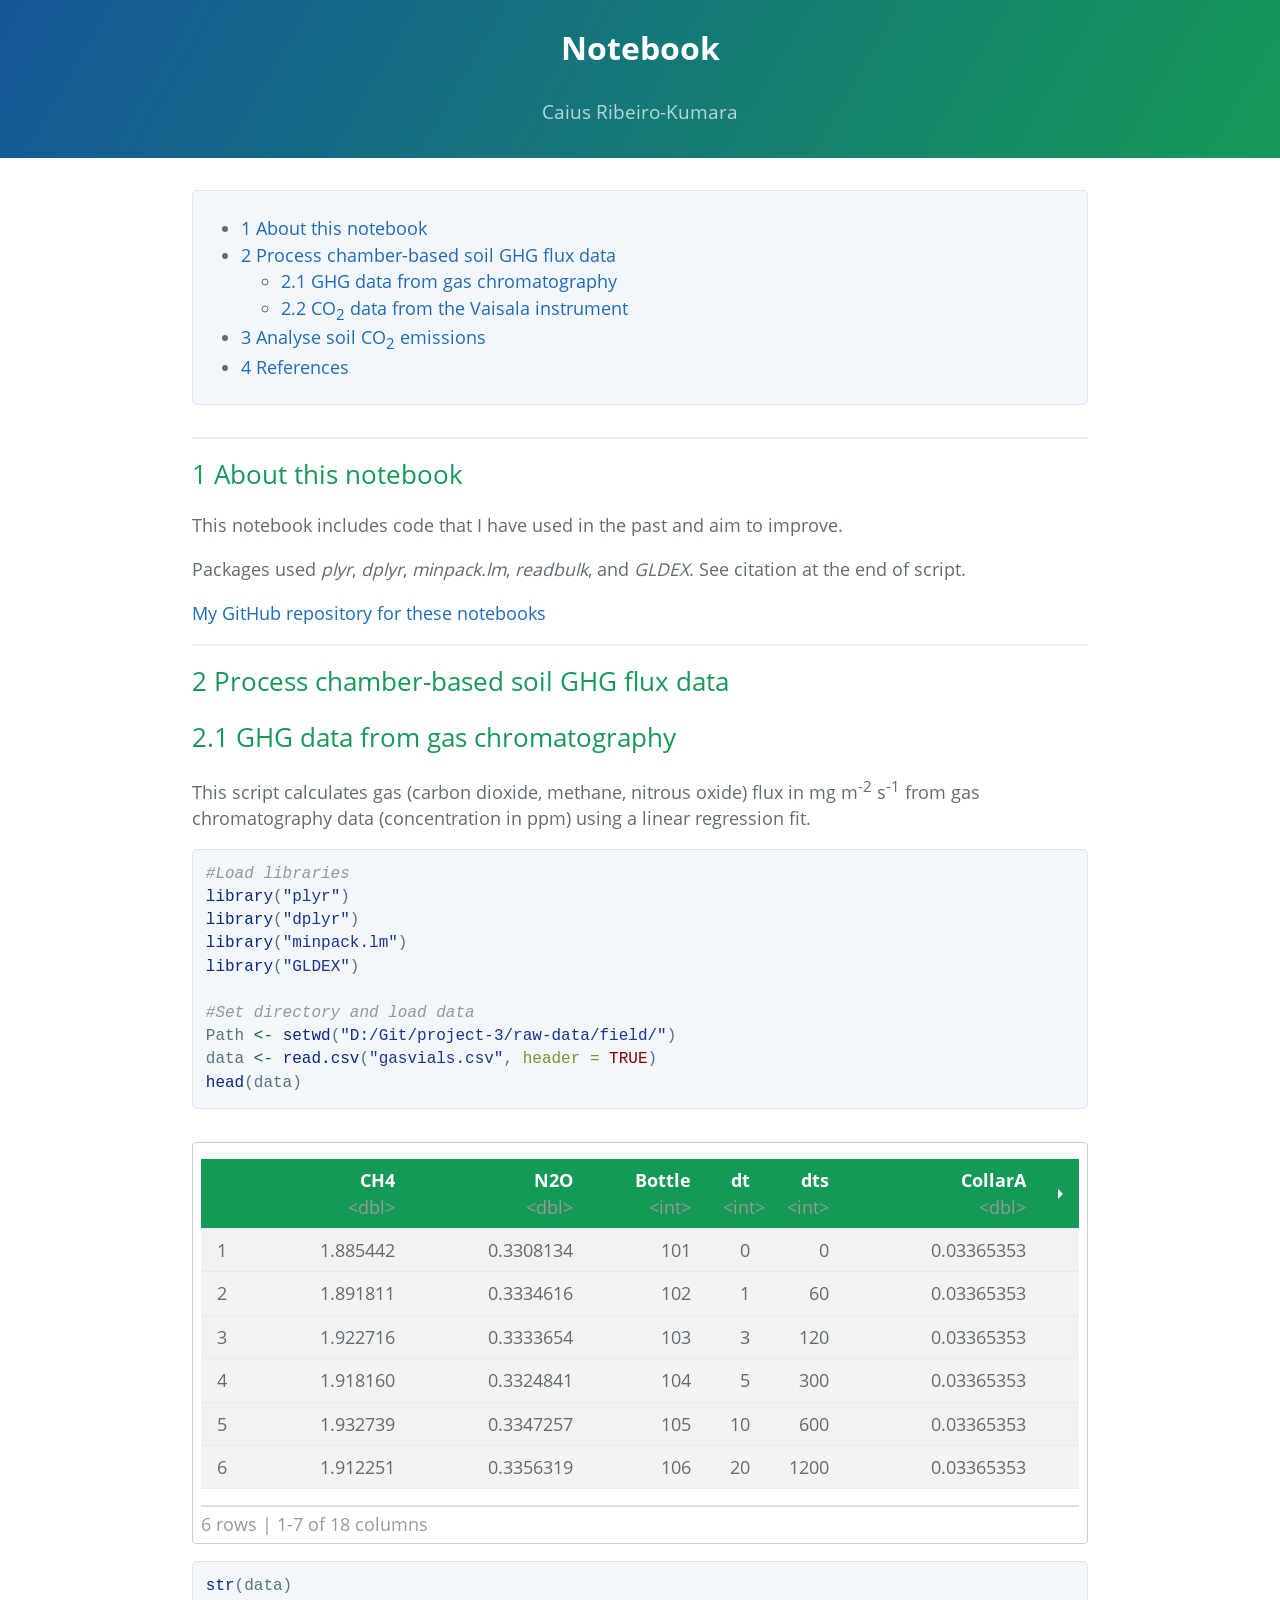
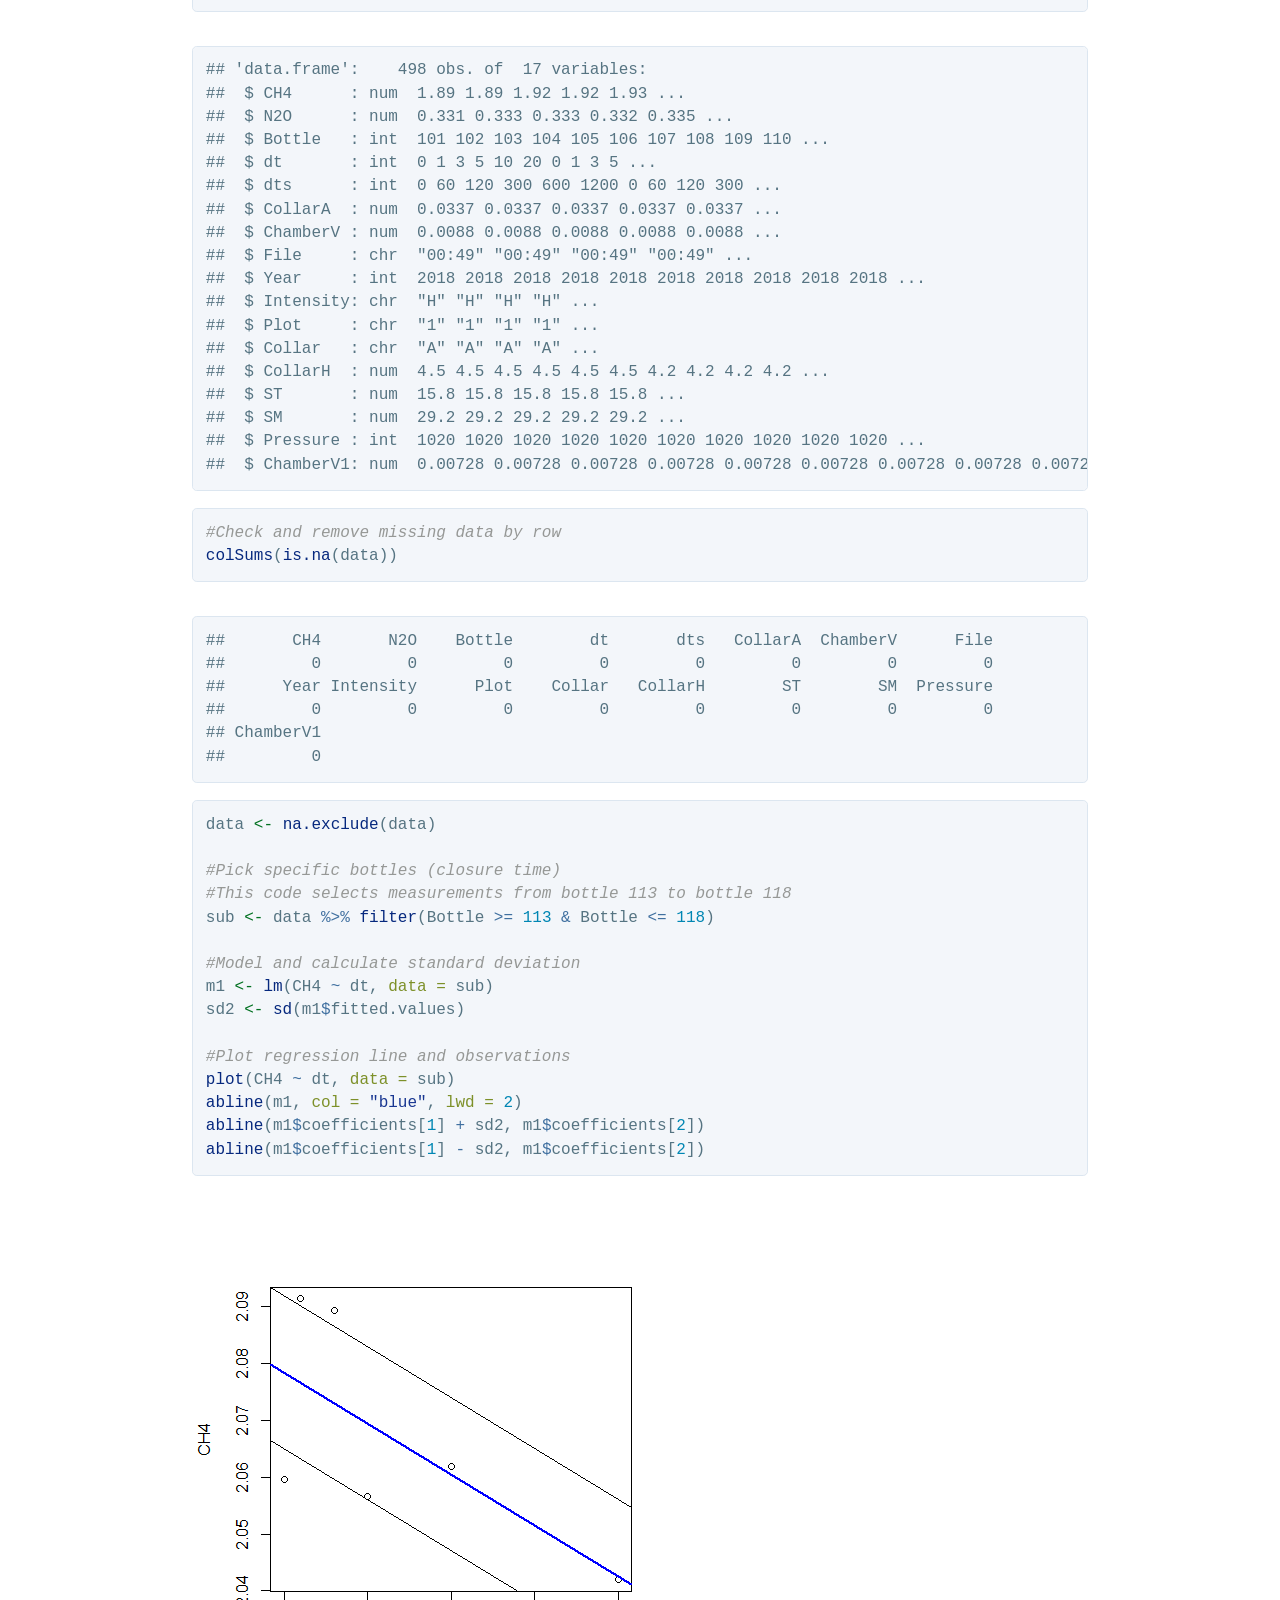
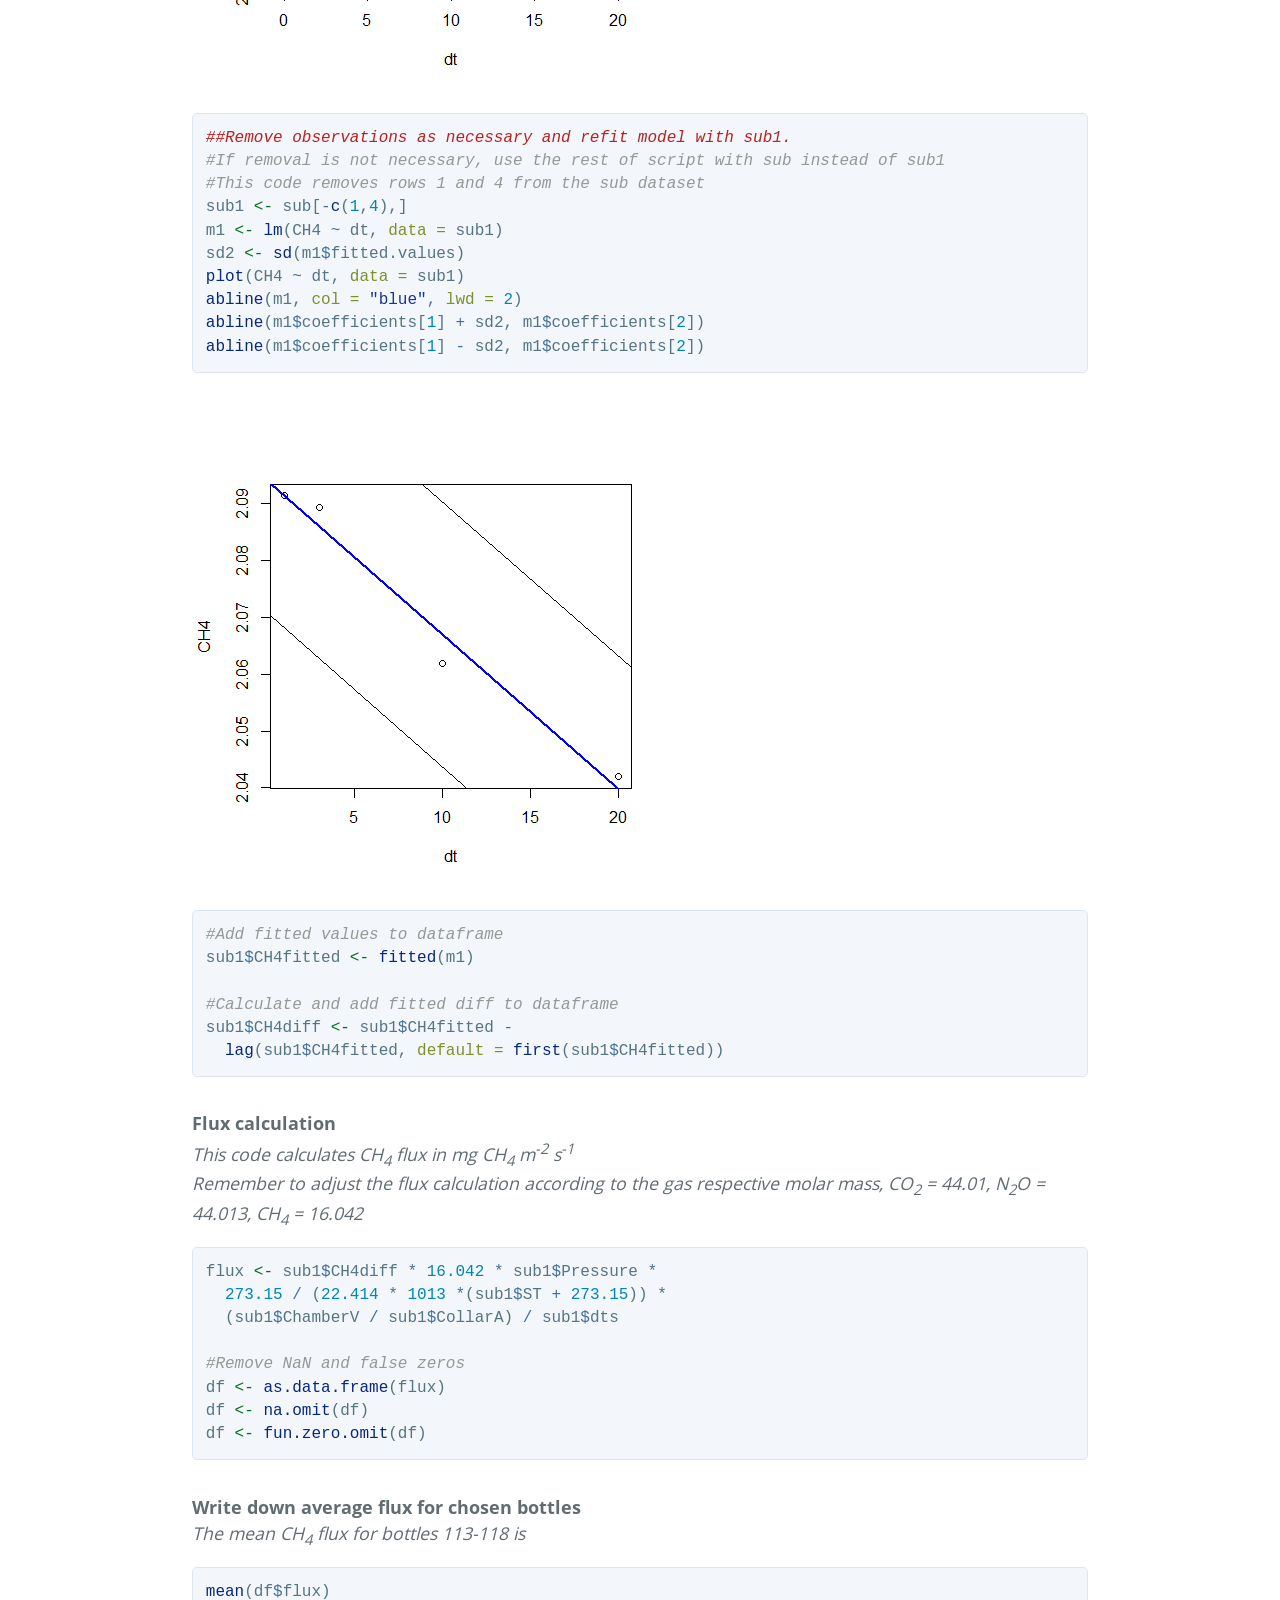
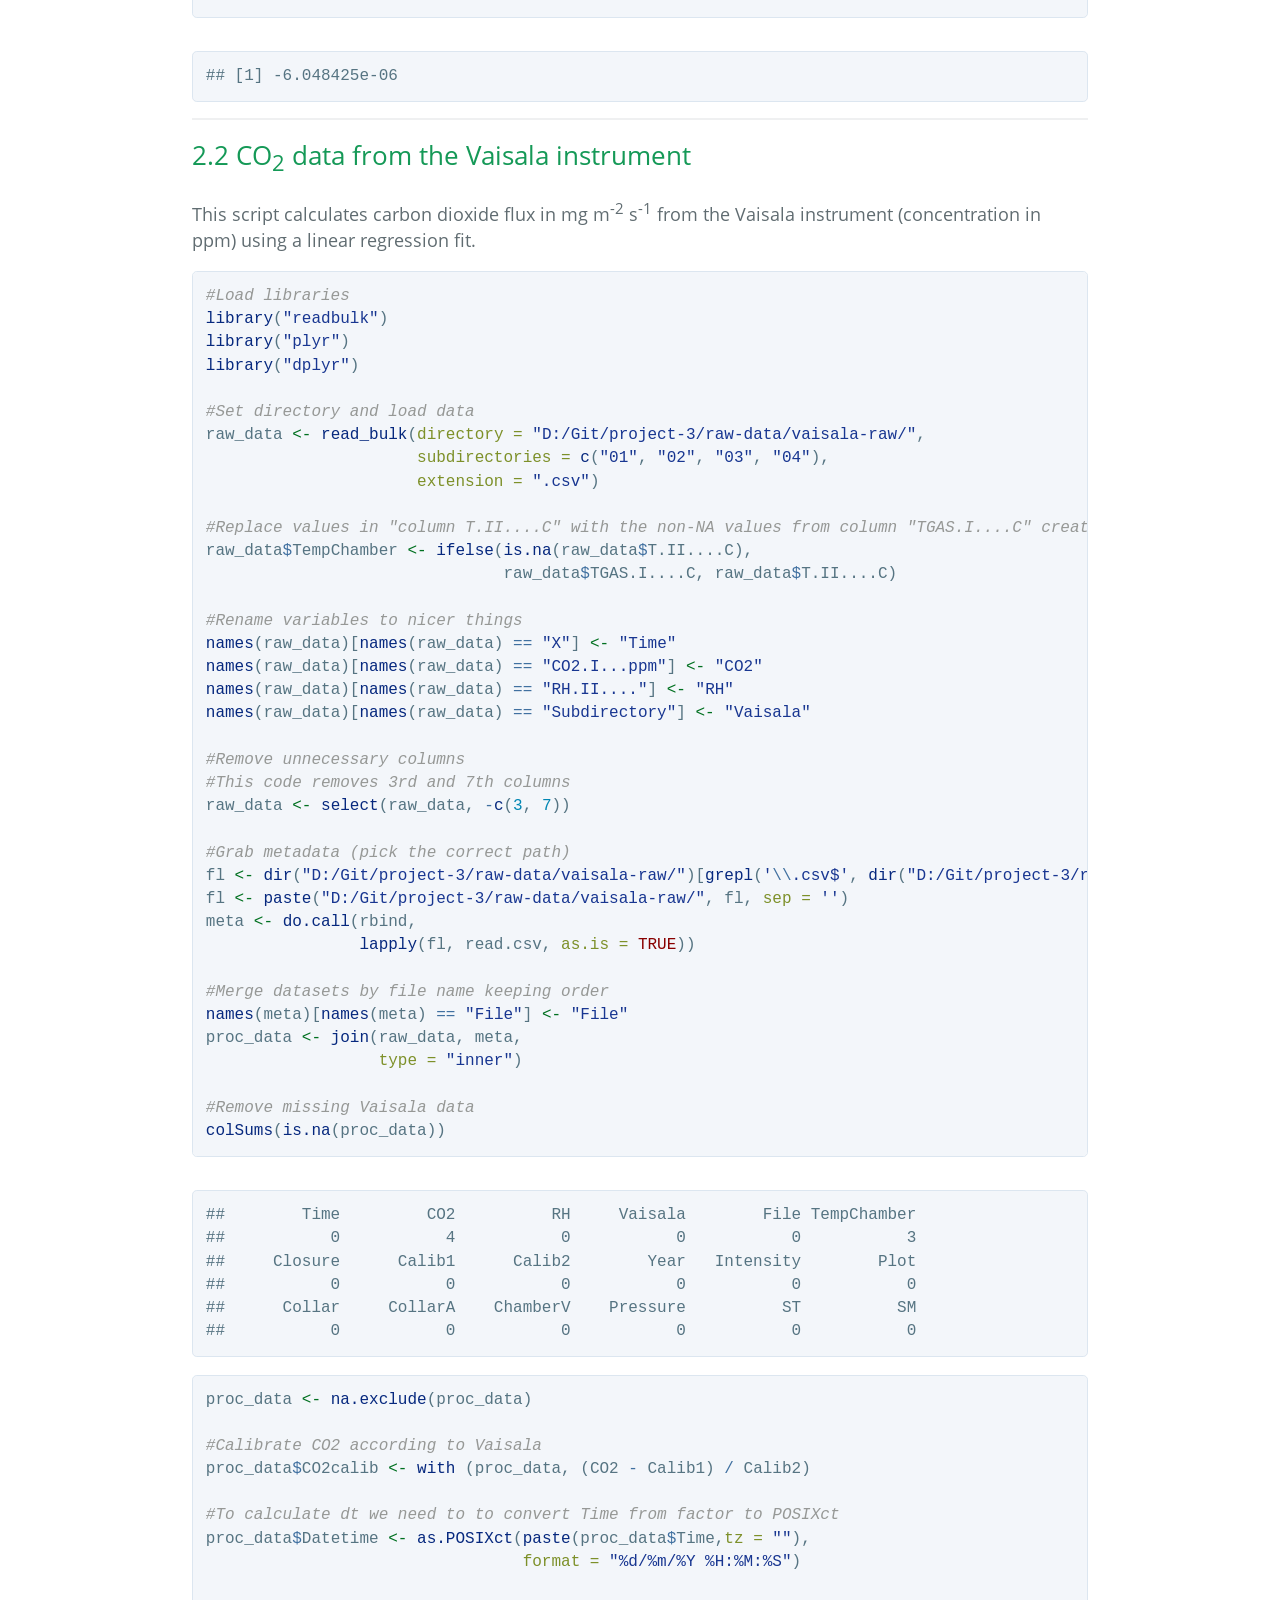
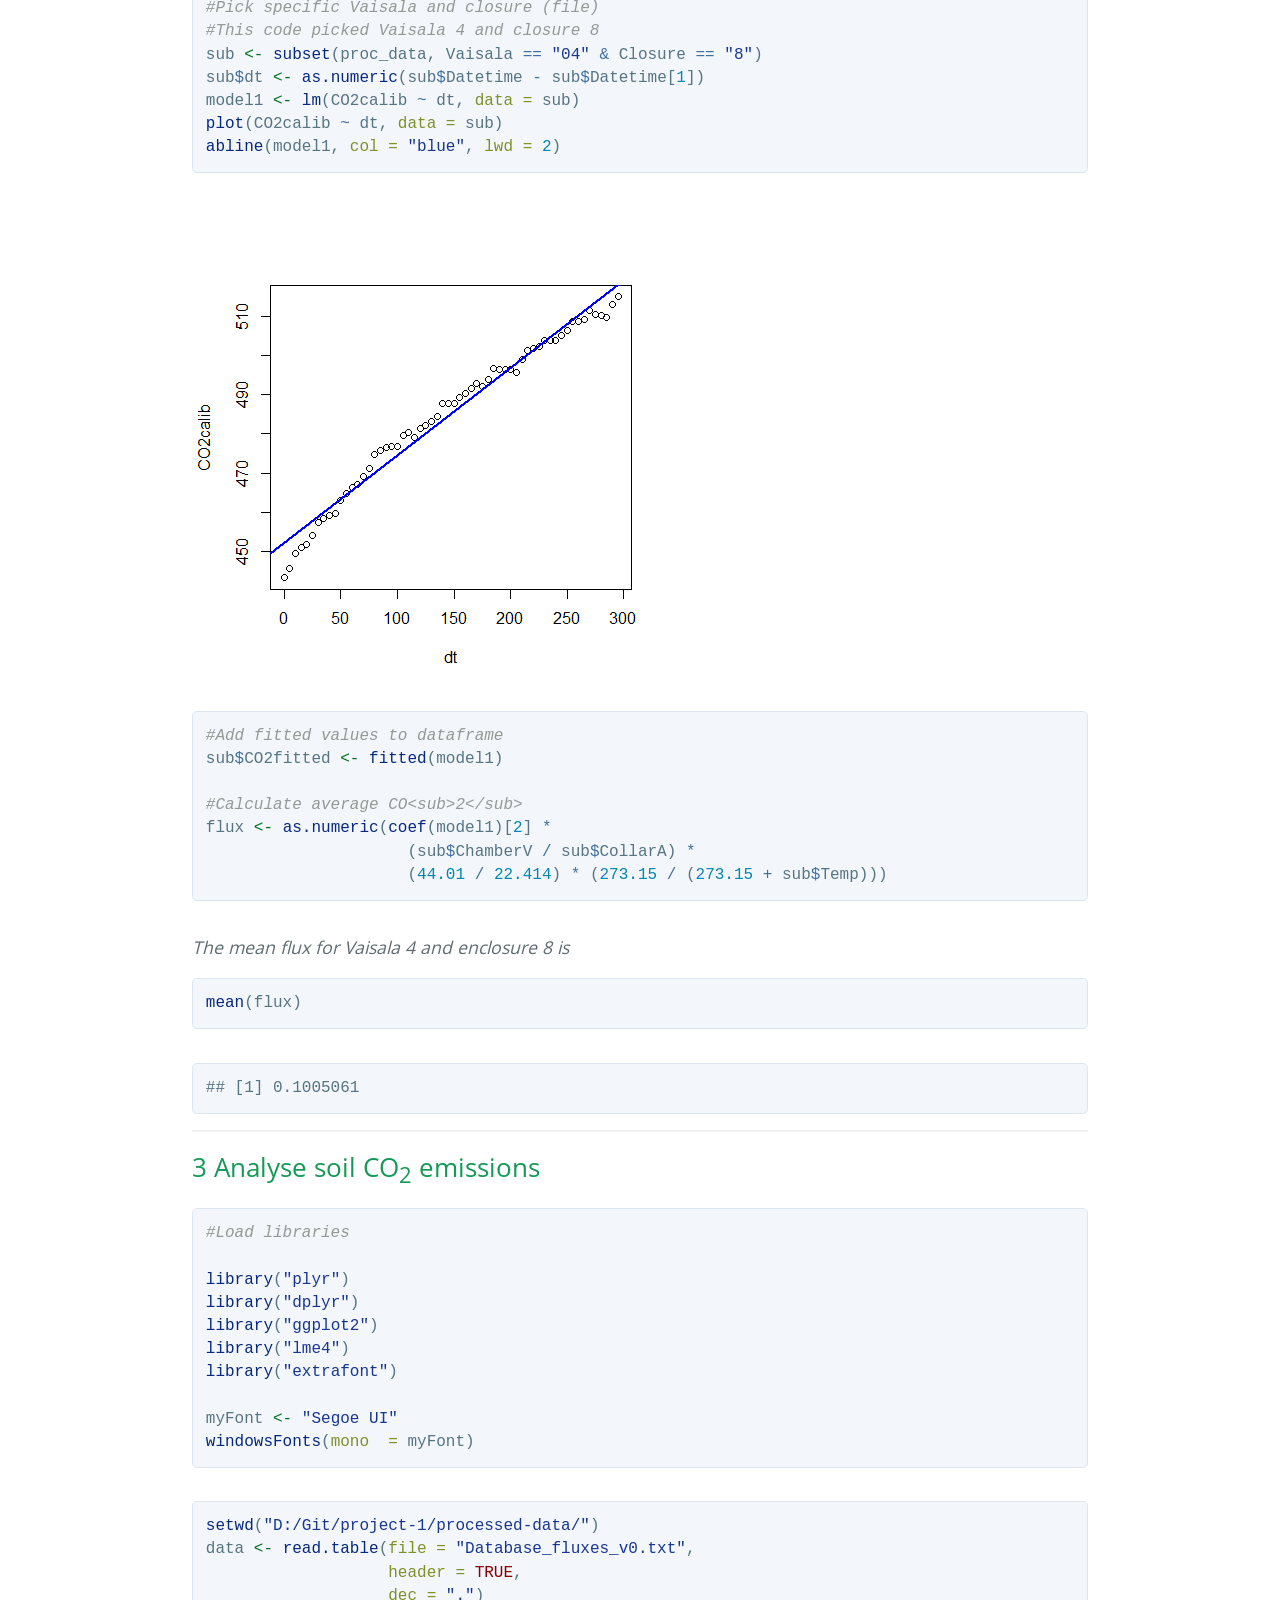
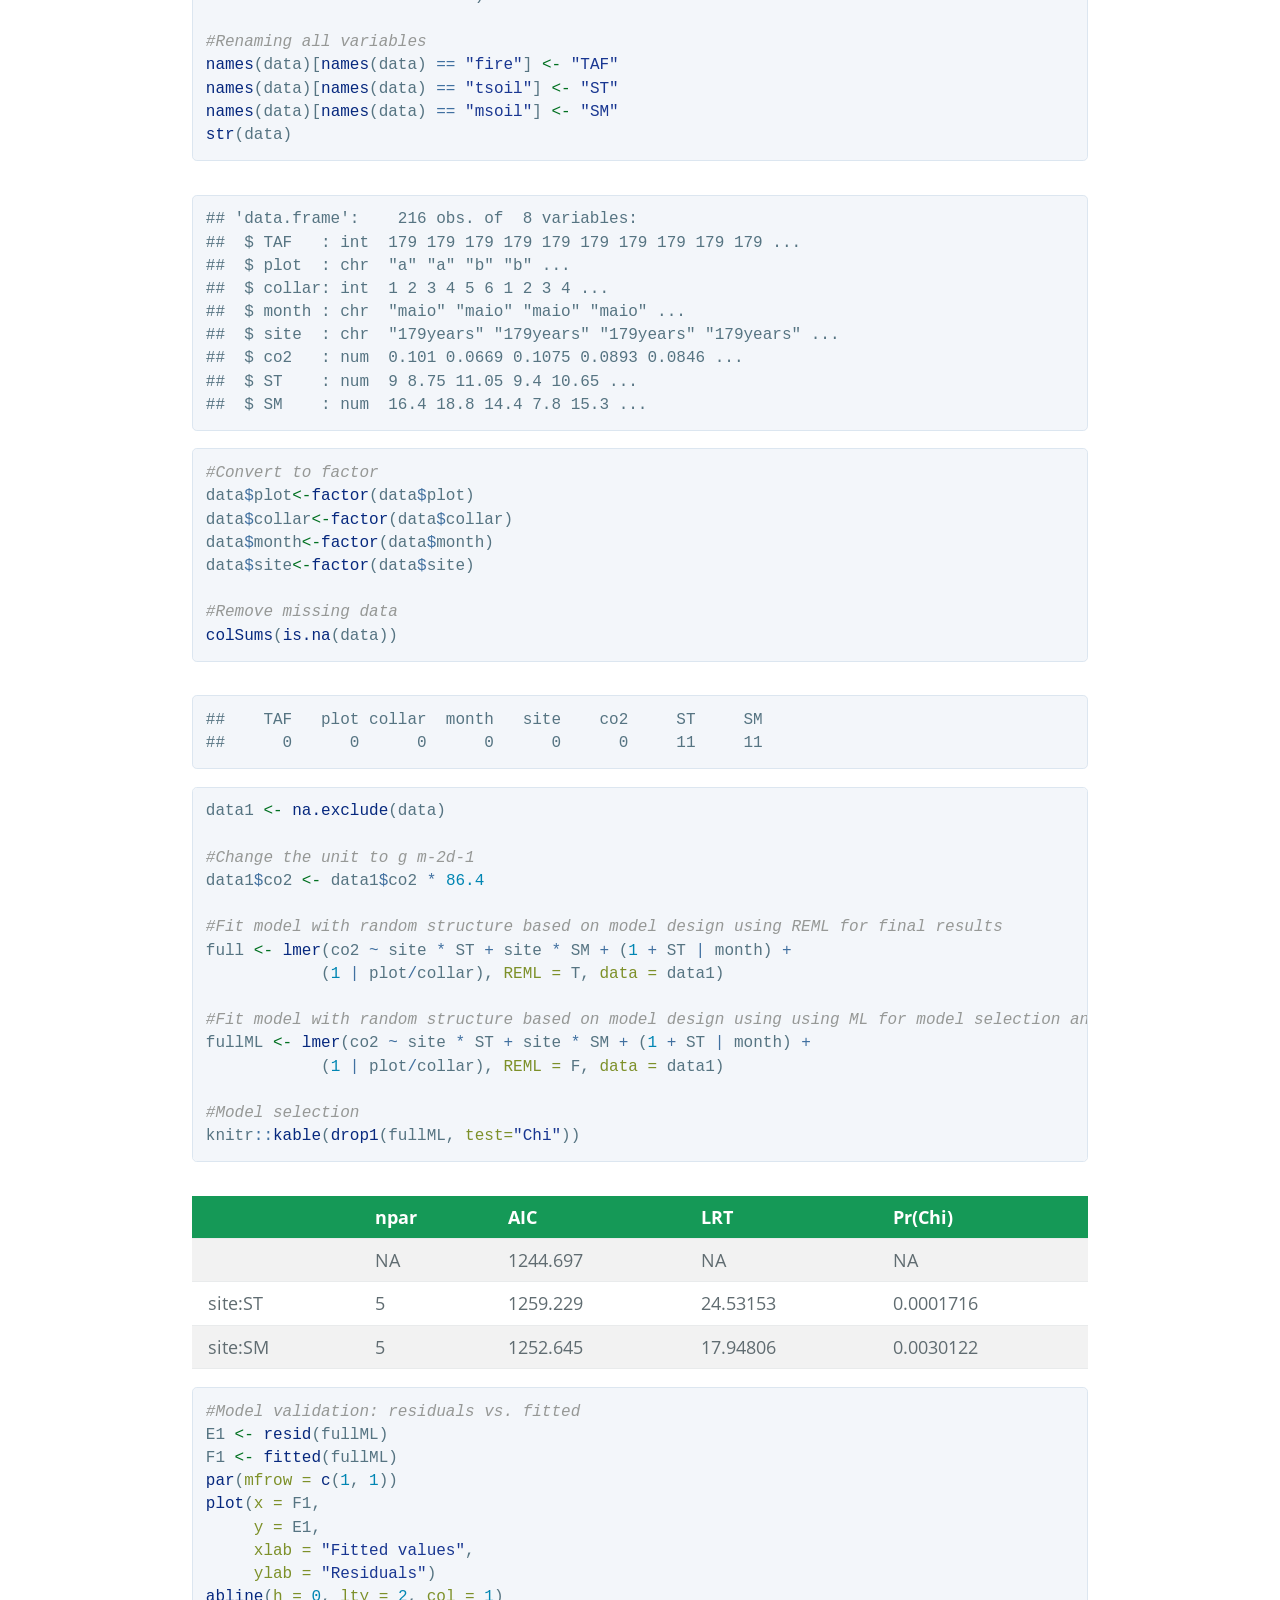
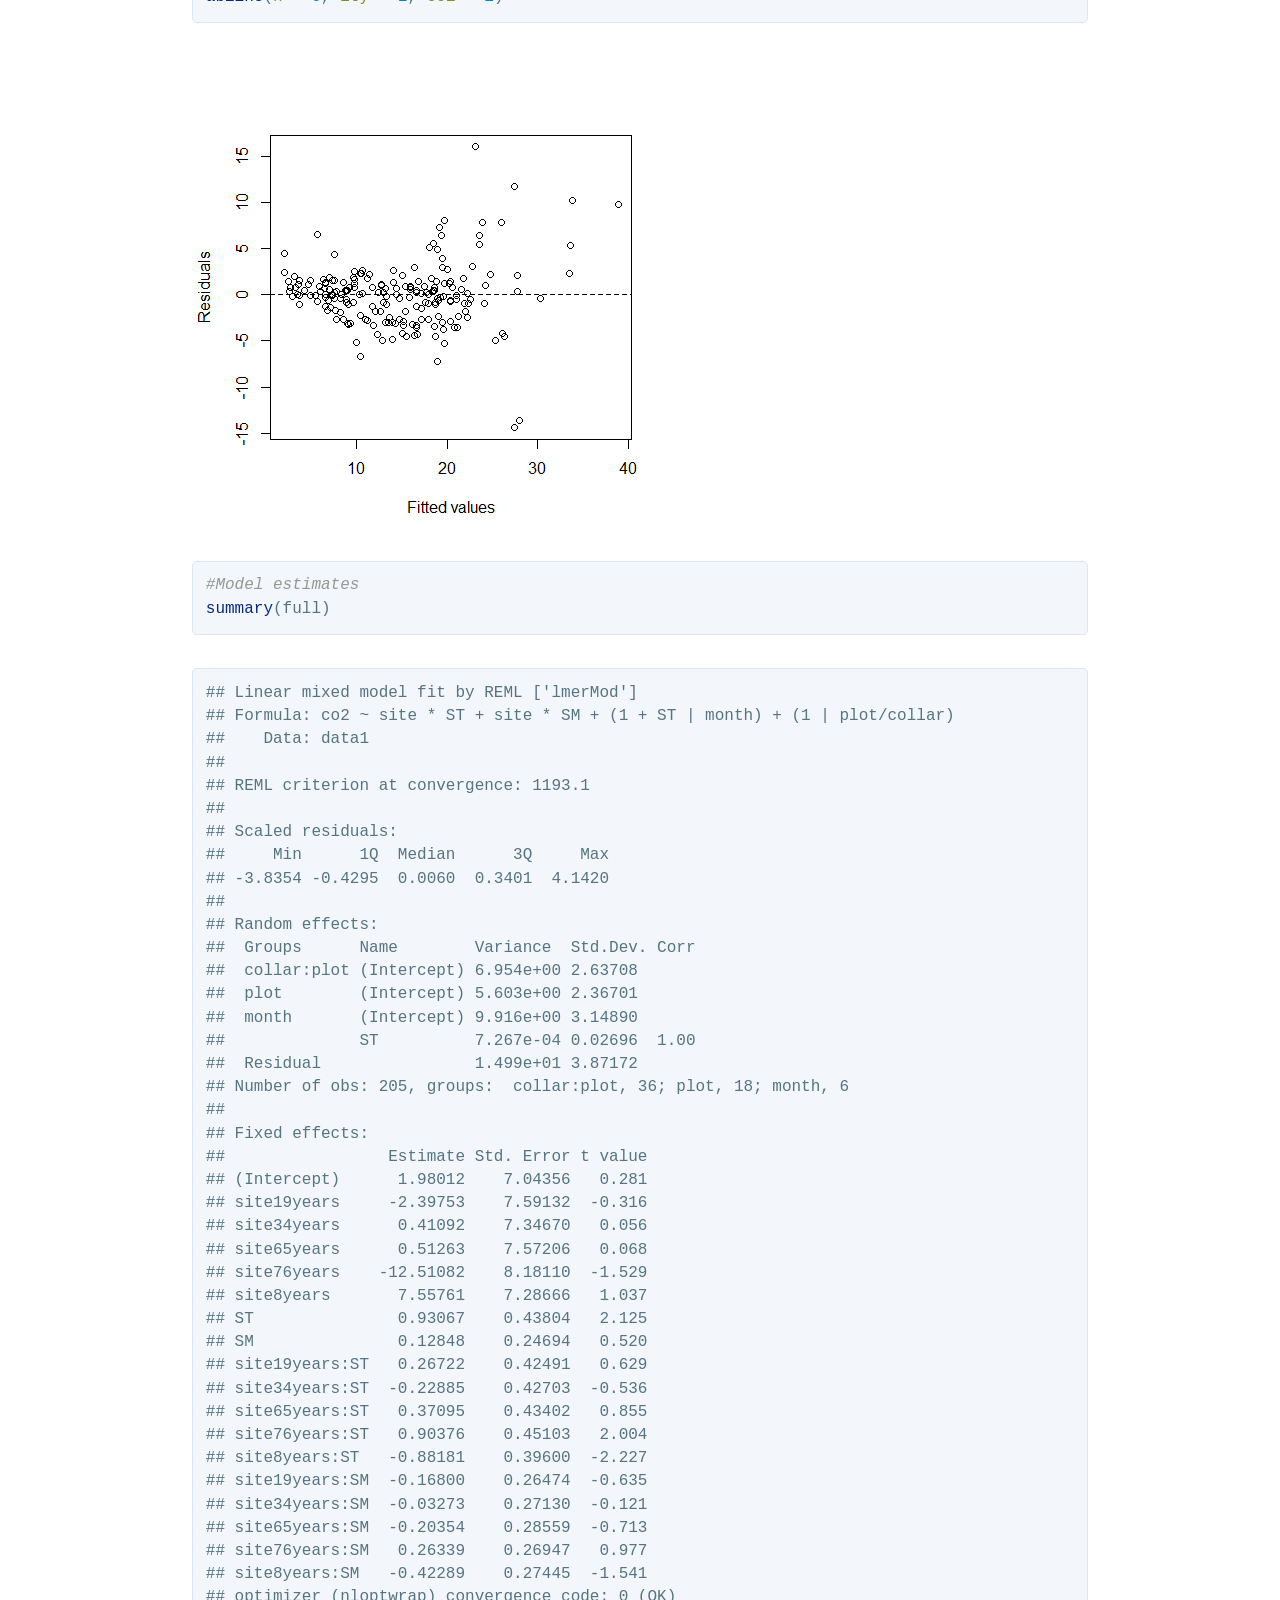
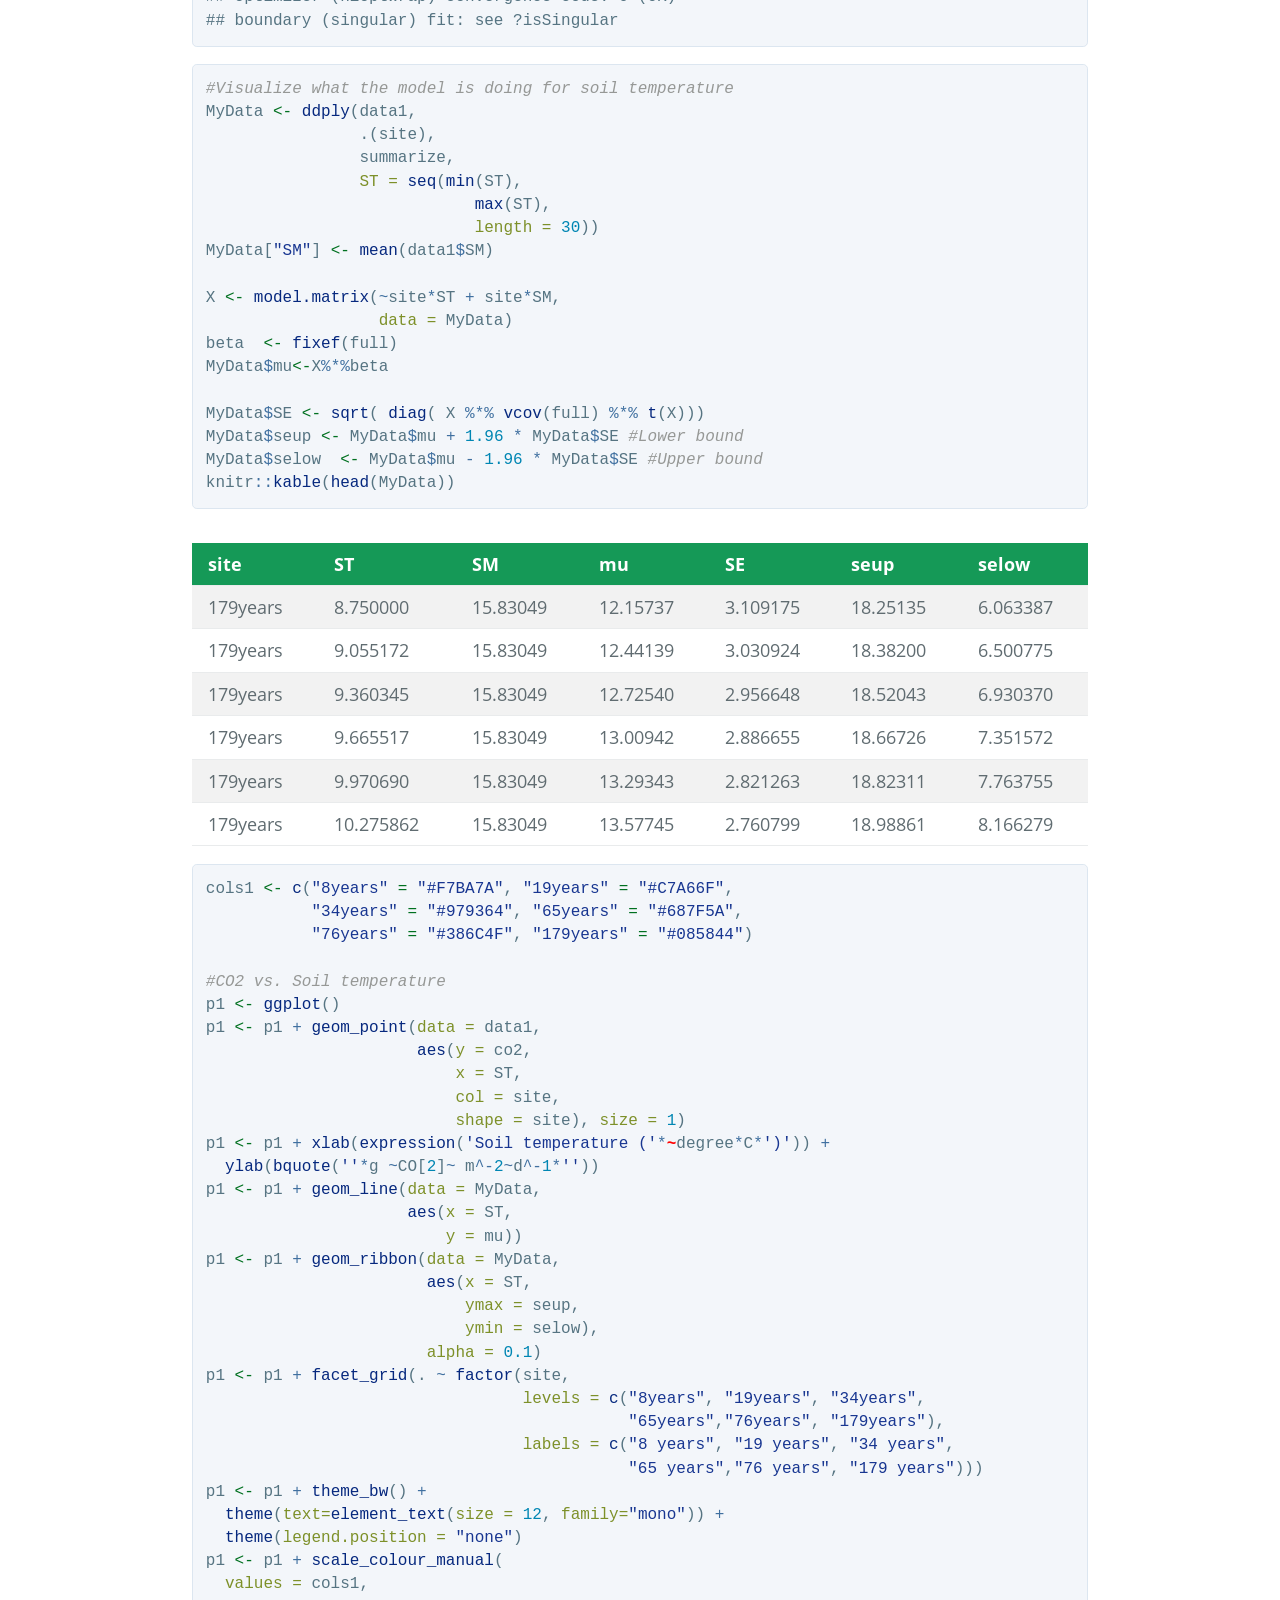
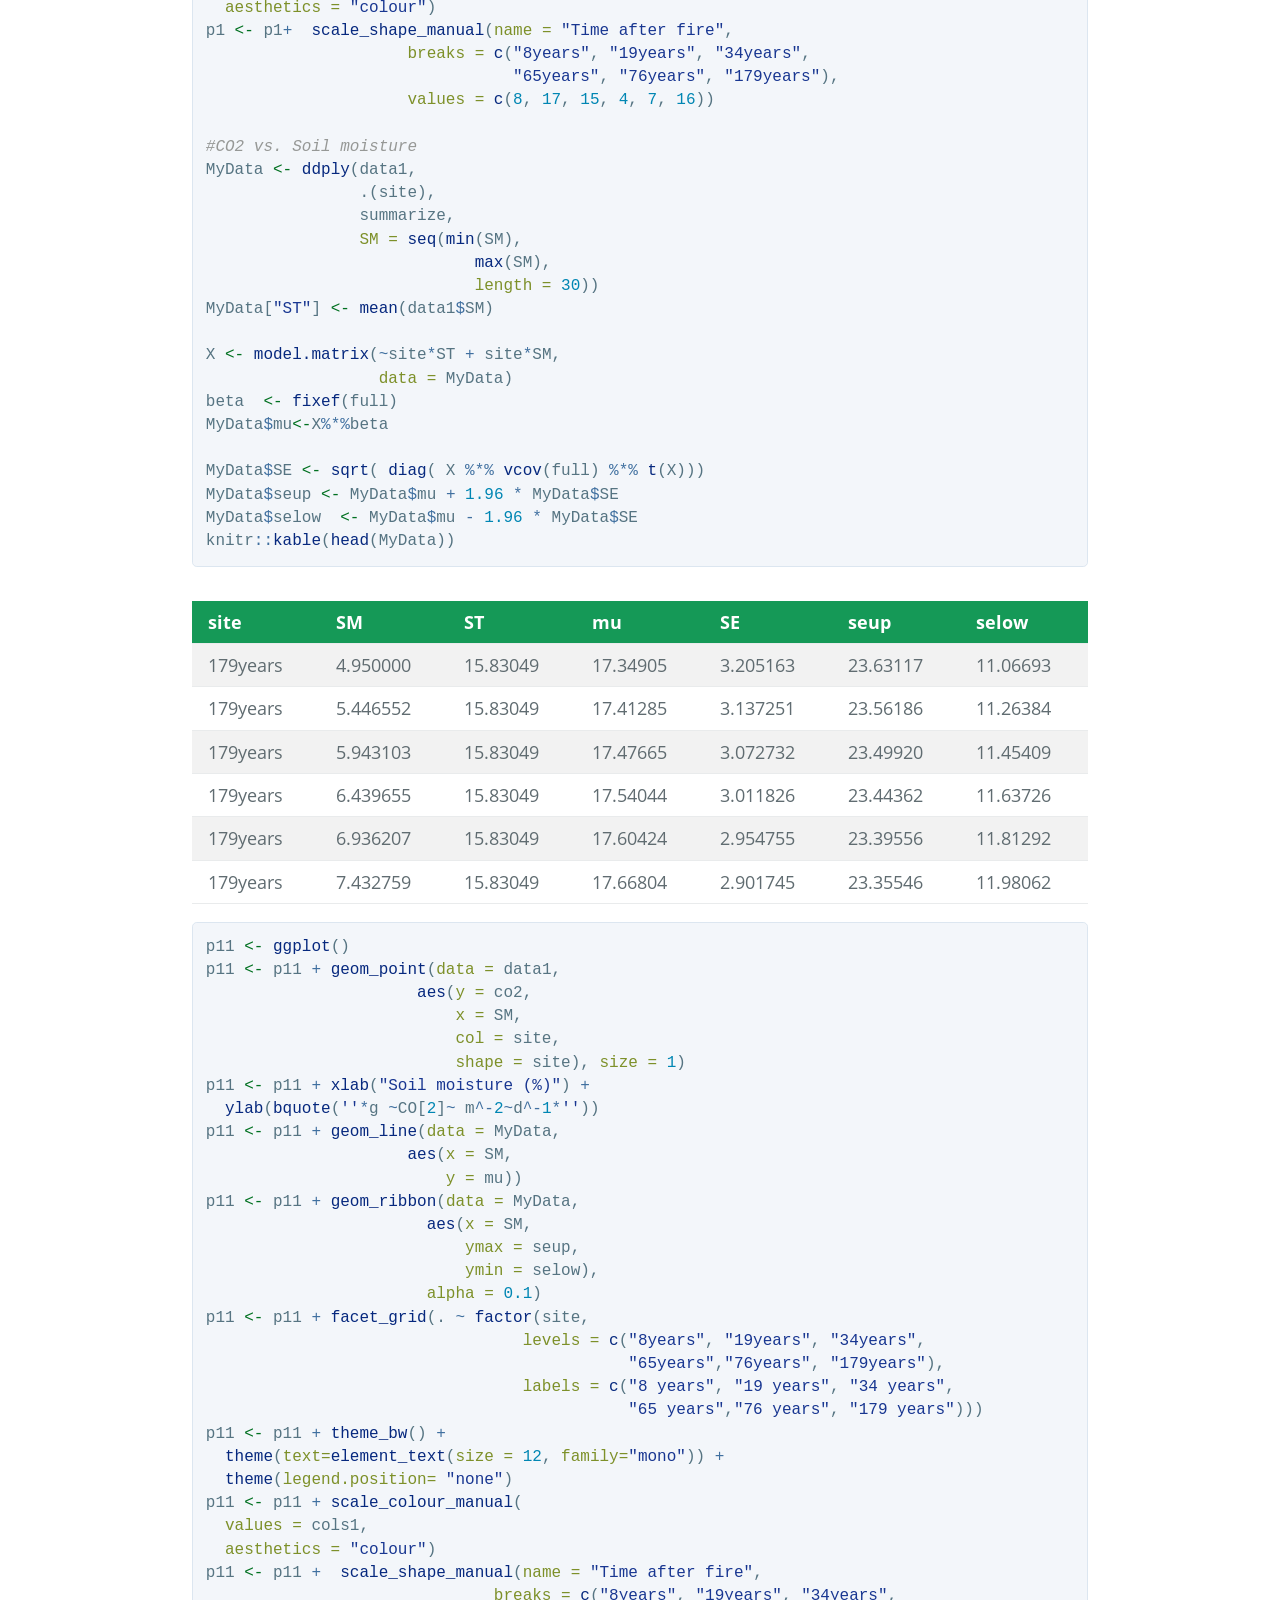
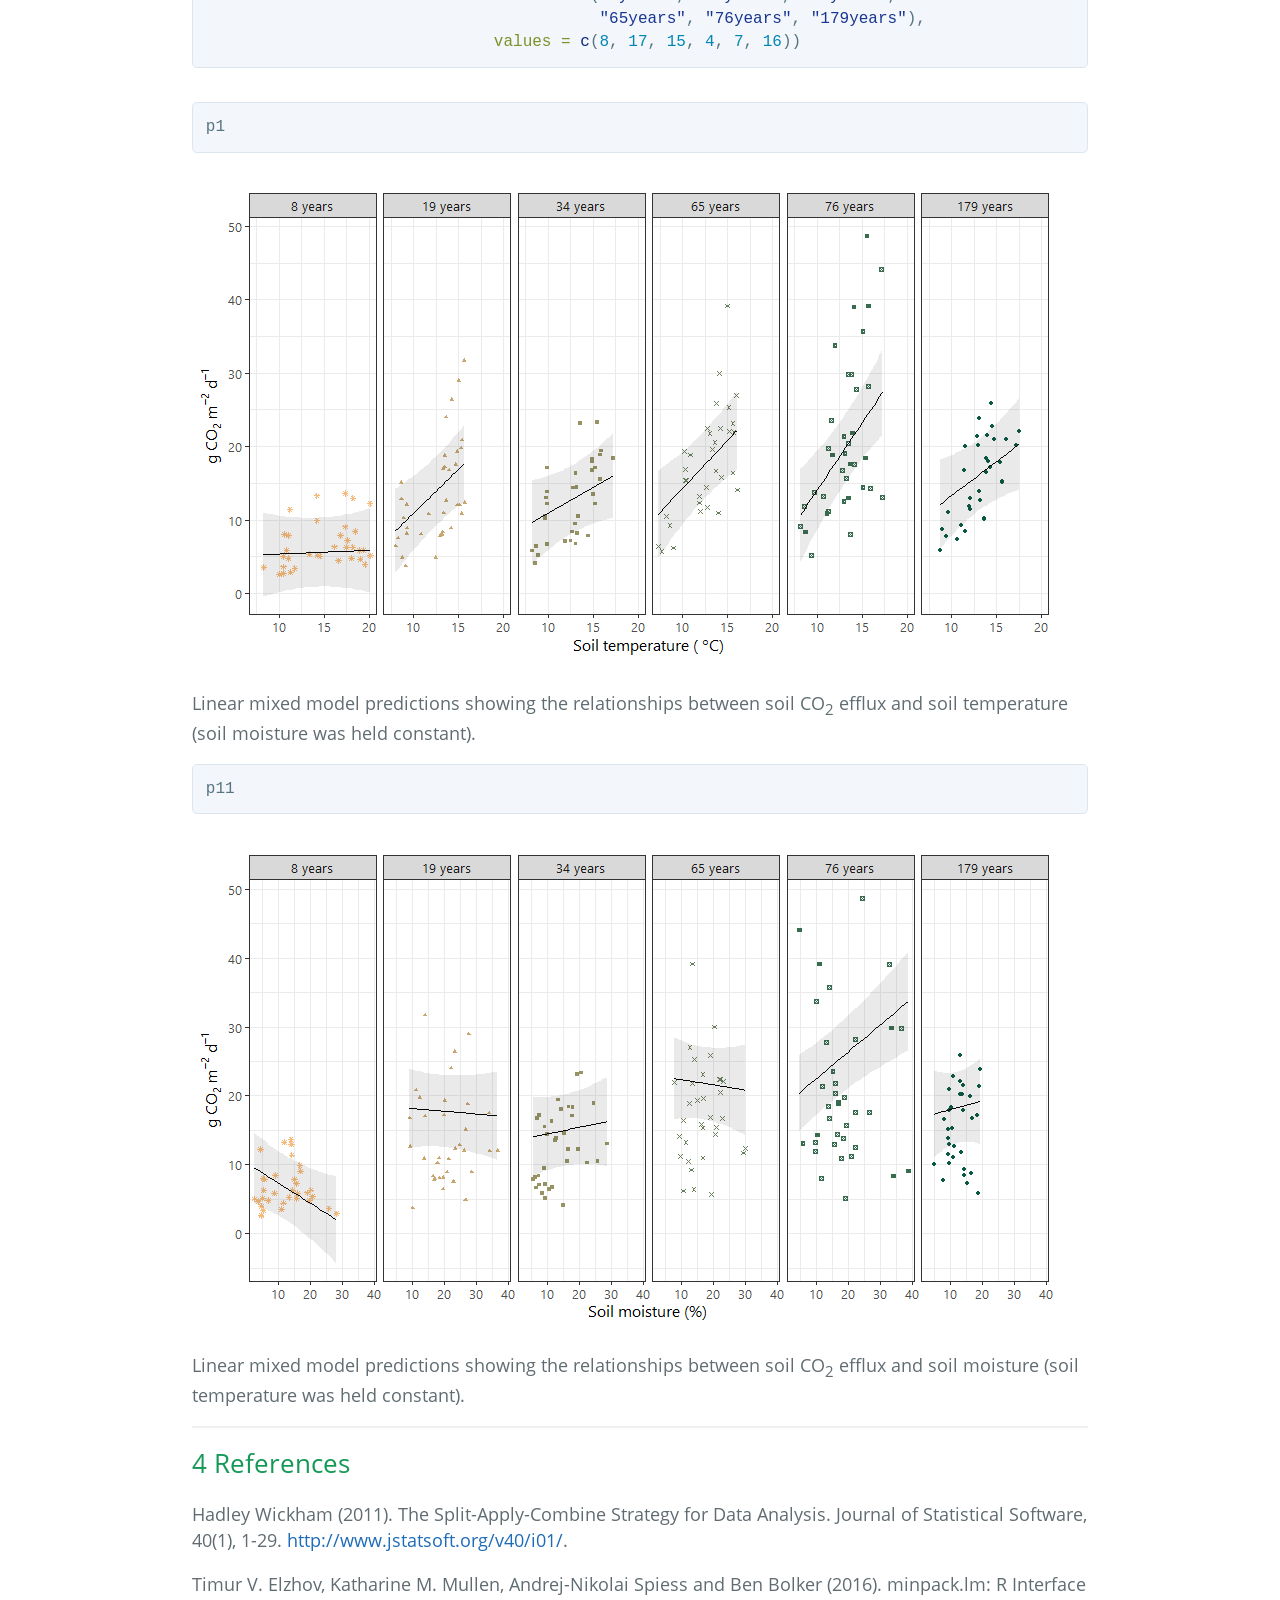
==== index.html @ f2c9cd9f "Update links for new username caiusribeiro Co-Authored-By: Claude Opus 5.5 <noreply@anthropic.com> C" ====
<!DOCTYPE html>

<html>

<head>

<meta charset="utf-8" />
<meta name="generator" content="pandoc" />
<meta http-equiv="X-UA-Compatible" content="IE=EDGE" />

<meta name="viewport" content="width=device-width, initial-scale=1" />

<meta name="author" content="Caius Ribeiro-Kumara" />


<title>Notebook</title>

<script src="[data-uri]"></script>
<link href="data:text/css,%2Epagedtable%20%7B%0Aoverflow%3A%20auto%3B%0Apadding%2Dleft%3A%208px%3B%0Apadding%2Dright%3A%208px%3B%0A%7D%0A%2Epagedtable%2Dwrapper%20%7B%0Aborder%3A%201px%20solid%20%23ccc%3B%0Aborder%2Dradius%3A%204px%3B%0Amargin%2Dbottom%3A%2010px%3B%0A%7D%0A%2Epagedtable%20table%20%7B%0Awidth%3A%20100%25%3B%0Amax%2Dwidth%3A%20100%25%3B%0Amargin%3A%200%3B%0A%7D%0A%2Epagedtable%20th%20%7B%0Apadding%3A%200%205px%200%205px%3B%0Aborder%3A%20none%3B%0Aborder%2Dbottom%3A%202px%20solid%20%23dddddd%3B%0Amin%2Dwidth%3A%2045px%3B%0A%7D%0A%2Epagedtable%2Dempty%20th%20%7B%0Adisplay%3A%20none%3B%0A%7D%0A%2Epagedtable%20td%20%7B%0Apadding%3A%200%204px%200%204px%3B%0A%7D%0A%2Epagedtable%20%2Eeven%20%7B%0Abackground%2Dcolor%3A%20rgba%28140%2C%20140%2C%20140%2C%200%2E1%29%3B%0A%7D%0A%2Epagedtable%2Dpadding%2Dcol%20%7B%0Adisplay%3A%20none%3B%0A%7D%0A%2Epagedtable%20a%20%7B%0A%2Dwebkit%2Dtouch%2Dcallout%3A%20none%3B%0A%2Dwebkit%2Duser%2Dselect%3A%20none%3B%0A%2Dkhtml%2Duser%2Dselect%3A%20none%3B%0A%2Dmoz%2Duser%2Dselect%3A%20none%3B%0A%2Dms%2Duser%2Dselect%3A%20none%3B%0Auser%2Dselect%3A%20none%3B%0A%7D%0A%2Epagedtable%2Dindex%2Dnav%20%7B%0Acursor%3A%20pointer%3B%0Apadding%3A%200%205px%200%205px%3B%0Afloat%3A%20right%3B%0Aborder%3A%200%3B%0A%7D%0A%2Epagedtable%2Dindex%2Dnav%2Ddisabled%20%7B%0Acursor%3A%20default%3B%0Atext%2Ddecoration%3A%20none%3B%0Acolor%3A%20%23999%3B%0A%7D%0Aa%2Epagedtable%2Dindex%2Dnav%2Ddisabled%3Ahover%20%7B%0Atext%2Ddecoration%3A%20none%3B%0Acolor%3A%20%23999%3B%0A%7D%0A%2Epagedtable%2Dindexes%20%7B%0Acursor%3A%20pointer%3B%0Afloat%3A%20right%3B%0Aborder%3A%200%3B%0A%7D%0A%2Epagedtable%2Dindex%2Dcurrent%20%7B%0Acursor%3A%20default%3B%0Atext%2Ddecoration%3A%20none%3B%0Afont%2Dweight%3A%20bold%3B%0Acolor%3A%20%23333%3B%0Aborder%3A%200%3B%0A%7D%0Aa%2Epagedtable%2Dindex%2Dcurrent%3Ahover%20%7B%0Atext%2Ddecoration%3A%20none%3B%0Afont%2Dweight%3A%20bold%3B%0Acolor%3A%20%23333%3B%0A%7D%0A%2Epagedtable%2Dindex%20%7B%0Awidth%3A%2030px%3B%0Adisplay%3A%20inline%2Dblock%3B%0Atext%2Dalign%3A%20center%3B%0Aborder%3A%200%3B%0A%7D%0A%2Epagedtable%2Dindex%2Dseparator%2Dleft%20%7B%0Adisplay%3A%20inline%2Dblock%3B%0Acolor%3A%20%23333%3B%0Afont%2Dsize%3A%209px%3B%0Apadding%3A%200%200%200%200%3B%0Acursor%3A%20default%3B%0A%7D%0A%2Epagedtable%2Dindex%2Dseparator%2Dright%20%7B%0Adisplay%3A%20inline%2Dblock%3B%0Acolor%3A%20%23333%3B%0Afont%2Dsize%3A%209px%3B%0Apadding%3A%200%204px%200%200%3B%0Acursor%3A%20default%3B%0A%7D%0A%2Epagedtable%2Dfooter%20%7B%0Apadding%2Dtop%3A%204px%3B%0Apadding%2Dbottom%3A%205px%3B%0A%7D%0A%2Epagedtable%2Dnot%2Dempty%20%2Epagedtable%2Dfooter%20%7B%0Aborder%2Dtop%3A%202px%20solid%20%23dddddd%3B%0A%7D%0A%2Epagedtable%2Dinfo%20%7B%0Aoverflow%3A%20hidden%3B%0Acolor%3A%20%23999%3B%0Awhite%2Dspace%3A%20nowrap%3B%0Atext%2Doverflow%3A%20ellipsis%3B%0A%7D%0A%2Epagedtable%2Dheader%2Dname%20%7B%0Aoverflow%3A%20hidden%3B%0Atext%2Doverflow%3A%20ellipsis%3B%0A%7D%0A%2Epagedtable%2Dheader%2Dtype%20%7B%0Acolor%3A%20%23999%3B%0Afont%2Dweight%3A%20400%3B%0A%7D%0A%2Epagedtable%2Dna%2Dcell%20%7B%0Afont%2Dstyle%3A%20italic%3B%0Aopacity%3A%200%2E3%3B%0A%7D%0A" rel="stylesheet" />
<script src="[data-uri]"></script>


<style type="text/css">code{white-space: pre;}</style>
<style type="text/css" data-origin="pandoc">
pre > code.sourceCode { white-space: pre; position: relative; }
pre > code.sourceCode > span { display: inline-block; line-height: 1.25; }
pre > code.sourceCode > span:empty { height: 1.2em; }
.sourceCode { overflow: visible; }
code.sourceCode > span { color: inherit; text-decoration: inherit; }
div.sourceCode { margin: 1em 0; }
pre.sourceCode { margin: 0; }
@media screen {
div.sourceCode { overflow: auto; }
}
@media print {
pre > code.sourceCode { white-space: pre-wrap; }
pre > code.sourceCode > span { text-indent: -5em; padding-left: 5em; }
}
pre.numberSource code
  { counter-reset: source-line 0; }
pre.numberSource code > span
  { position: relative; left: -4em; counter-increment: source-line; }
pre.numberSource code > span > a:first-child::before
  { content: counter(source-line);
    position: relative; left: -1em; text-align: right; vertical-align: baseline;
    border: none; display: inline-block;
    -webkit-touch-callout: none; -webkit-user-select: none;
    -khtml-user-select: none; -moz-user-select: none;
    -ms-user-select: none; user-select: none;
    padding: 0 4px; width: 4em;
    color: #aaaaaa;
  }
pre.numberSource { margin-left: 3em; border-left: 1px solid #aaaaaa;  padding-left: 4px; }
div.sourceCode
  {   }
@media screen {
pre > code.sourceCode > span > a:first-child::before { text-decoration: underline; }
}
code span.al { color: #ff0000; font-weight: bold; } /* Alert */
code span.an { color: #60a0b0; font-weight: bold; font-style: italic; } /* Annotation */
code span.at { color: #7d9029; } /* Attribute */
code span.bn { color: #40a070; } /* BaseN */
code span.bu { } /* BuiltIn */
code span.cf { color: #007020; font-weight: bold; } /* ControlFlow */
code span.ch { color: #4070a0; } /* Char */
code span.cn { color: #880000; } /* Constant */
code span.co { color: #60a0b0; font-style: italic; } /* Comment */
code span.cv { color: #60a0b0; font-weight: bold; font-style: italic; } /* CommentVar */
code span.do { color: #ba2121; font-style: italic; } /* Documentation */
code span.dt { color: #902000; } /* DataType */
code span.dv { color: #40a070; } /* DecVal */
code span.er { color: #ff0000; font-weight: bold; } /* Error */
code span.ex { } /* Extension */
code span.fl { color: #40a070; } /* Float */
code span.fu { color: #06287e; } /* Function */
code span.im { } /* Import */
code span.in { color: #60a0b0; font-weight: bold; font-style: italic; } /* Information */
code span.kw { color: #007020; font-weight: bold; } /* Keyword */
code span.op { color: #666666; } /* Operator */
code span.ot { color: #007020; } /* Other */
code span.pp { color: #bc7a00; } /* Preprocessor */
code span.sc { color: #4070a0; } /* SpecialChar */
code span.ss { color: #bb6688; } /* SpecialString */
code span.st { color: #4070a0; } /* String */
code span.va { color: #19177c; } /* Variable */
code span.vs { color: #4070a0; } /* VerbatimString */
code span.wa { color: #60a0b0; font-weight: bold; font-style: italic; } /* Warning */

/* A workaround for https://github.com/jgm/pandoc/issues/4278 */
a.sourceLine {
  pointer-events: auto;
}

</style>
<script>
// apply pandoc div.sourceCode style to pre.sourceCode instead
(function() {
  var sheets = document.styleSheets;
  for (var i = 0; i < sheets.length; i++) {
    if (sheets[i].ownerNode.dataset["origin"] !== "pandoc") continue;
    try { var rules = sheets[i].cssRules; } catch (e) { continue; }
    for (var j = 0; j < rules.length; j++) {
      var rule = rules[j];
      // check if there is a div.sourceCode rule
      if (rule.type !== rule.STYLE_RULE || rule.selectorText !== "div.sourceCode") continue;
      var style = rule.style.cssText;
      // check if color or background-color is set
      if (rule.style.color === '' && rule.style.backgroundColor === '') continue;
      // replace div.sourceCode by a pre.sourceCode rule
      sheets[i].deleteRule(j);
      sheets[i].insertRule('pre.sourceCode{' + style + '}', j);
    }
  }
})();
</script>



<link rel="stylesheet" href="data:text/css,%40font%2Dface%7Bfont%2Dfamily%3A%22Open%20Sans%22%3Bfont%2Dstyle%3Anormal%3Bfont%2Dweight%3A400%3Bsrc%3Alocal%28%22Open%20Sans%22%29%2Clocal%28%22OpenSans%22%29%2Curl%28data%3Aapplication%2Ffont%2Dwoff%3Bbase64%[base64]%2F%2FAAAChcAAB6Qo%2Buk42xvY2EAAEoUAAABuQAAAbz3ewp%2FbWF4cAAAS9AAAAAgAAAAIAJ2AgpuYW1lAABL8AAAAKwAAAEyFNwvSnBvc3QAAEycAAABhgAAAiiYDmoRcHJlcAAATiQAAADyAAABCUO3lqQAAQAAAAwAAAAAAAAAAgABAAAA3AABAAAAAQAAAAoACgAKAAB4AR3HNcJBAQDA8d%2BrLzDatEXOrqDd4S2ayUX1beTyDwEyyrqCbXrY%2BxPD8ylAsF0tUn%2F4nlj89Z9A7%2BtETl5RXdNNZGDm%2BvXYXWjgLDRzEhoLBAYv0%2F0NHAAAAHgBY2Bm2cY4gYGVgYN1FqsxAwOjPIRmvsiQxviRg4mJm42NmZWFiYnlAQPTewcGhWgGBgYNBiAwdAx2ZgAK%2FP%2FLJv9PhKGFo5cpQoGBcT5IjsWDdRuQUmBgBgD40BA5AHgBY2BgYGRgBmIGBh4GFoYDQFqHQYGBBcjzYPBkqGM4zXCe4T%2BjIWMw0zGmW0x3FEQUpBTkFJQU1BSsFFwUShTWKAn9%2Fw%2FUpQBU7cWwgOEMwwWg6iCoamEFCQUZsGpLhOr%2Fjxn6%2Fz%2F6f5CB9%2F%2Fe%2Fz3%2Fc%2F7%2B%2Bvv877MHGx6sfbDmwcoHyx5MedD9IOGByr39QHeRAABARzfieAFjE2EQZ%2FBj3QYkS1m3sZ5lQAEsHgwiDBMZGP6%2FAfEQ5D8REAnUJfxnyv%2B3%2F1r%2Fv%2Fq3Eigi8W8PA1mAA0J1MzQy3GWYwdDP0Mcwk6GDoZGRn6ELAE09H%2F8AAAB4AXVUR3fbxhPfhRqr%2F6Cr3h8pi4wpN9K9V4QEYCrq7b2F0gC1R%2BXkS3rjKWXlfJeBfaF88jH1M6TfoqNzdWaXxZ0NM7%2FftJ2ZpXfzzeVILi0uzM%2FNzkxPTU68Md64GQZ%2Bvfa6d%2BP6tatXLl%2B6eOH8uVMnTxyvVg4fGisfhNfcV0f3luz%2F7Srmc9nMyPDQ4IDFWUUgjwMcKItSmEAASaNaEcFo069WAghjFIlAegyOQaNhIEhQxALHEqIeg2P0yHLjKUuvY%2Bn1LbktrrKrOgUI%2FMUH0ebLc5Lk73yIBO4YeUrL5GGUIimuSx6mKl2tCDD8oKmCmGrkaT5Xh%2Fp6rlphaS5PYp4kPAy3Un74OjeCdTi4nFosU6Qg%2BqRBsoazczLwHdeNqpVx3AW%2BoVjdhMThOo6YkGJTl862RFq5r263bbYSHyuswVrylsSBhHzVQKDU11g6hkfAxyOf%2FDVKJ1%2FHCvgBHtNRJ%2Bb7eSYepeQ4VLZBqAeMjgM7%2FzyJJF1kuGw%2FYFpEq458Xrr65YTUa6VCEKGKVdJ%2B2FoBYYNKCwV1K6B2s1mJnPB7Ww6GtyO04ya%2FHHWPHs5P4J65NyVa5VA0E0LocwPci45b6tvMvohm1BYc1h12Xd2GrbbHVkjB1pzs6IKtOHeYd%2BJYhFasmfs9Zt%[base64]%2BlZ4dw9w86yyNfG%2B%2Bu0ZWOBkmsb%2BGrsrKGIN4R0XPQimnAEcj3CI6ZDR35zzHJEZlcW5cQCTMwty4umkB5B4ajHwVNhQDqdMLSAmClnhLScgYgMbQJESALUrtIvjpQz9LVxuIPSiYgQkjusZ01l4BERrPtdO9KfDErKQLne6EUbJlXHqTccNzL163tuES26ickjo5va6FIkCyIyaFEYA%2BlejuqlFxLWIYKmQG9W0tlMe0yXu80wPe%2FOavEJrd8srSFziSal30wMj5H2mH7T6H218RQ93qOFysDEgtLBoRuQUeXjyPQKexdLjoa4vtAQJiBsEXYutEo9T1%2Fm5mUdBMbXFCzIq8Z6Yl5%2B7nyic%2B1mE3xisVatpBarpcC%2FmUs9%[base64]%2BGg19OHK4TmOC61TIcAFzsF7DPNQ0fkPjNzr4sMZHaEX5fk7uLZr9LHK9AW9KF2wU%2F%2F%2FBUfaOnlREfyrK%2Frv6Hyn3ISkAAAEAAwAIAAoADQAH%2F%2F8AD3gBhXwHfFRV1vg5974yvZdMQspkSIYkQkgmhdAyIIQQWsSADCLSpajUiMgiAkuJNGmhKyJGDCyybCiyiGBHRGQtyLIuf2UX19UPy7oWyFz%2B972ZBxOE72N%2BL2%2BYd%2Bbe0%2B5p99wBAscBBIN4ACjI4D4oUJEIVAbIL8wPYX4oP1TQ3um3%2B0v5dZz2bj44nsyKLhYPXKkaL1wCAhuuXcQ69dsWyAu7qF5PBMFqQzQRkzQgYvIQCuXleXYHlCXl2x1YZg%2BF7HxMDNAQLQoVetwuKZCZjRUTQqc%2Ff7RjebisqAeuEQJXmpZUdA%2F3KgcgsJA2kL1xDNPDZqCyQAWdXiIy5YOHThUq4%2FKB1XFpgPr5heVtJuSQvJzxOeKB6HfEplzKWCEA4Sc%2BVgqkw8bwIF16K7fg0ttNJr3DajEKBqfT5UlNkwXJKyD4hCRRlFySwU%2BTvTTJkJTh1wkms6l%2FpBWa08Fmt%2FWP%2BNz2AWYcYEez3WwXvU5qECE%2FVB5ylJXl5993Hyc3zw6hkHaPoerldxVjh7eMX%2FF3hYWxu0KF382pcKpXsV%2B9QlS93Mj%2FSz%2FujinsVE1dDTszcEk1u4LpPdjXmDdw6UAsqFlUg7rmf2J%2Bd3aGLmC757GBuEe55mHNXGxifZVrLtuNNUBhwbU6wSQ5IAOyoS2MCxcH7VmpXkHIdZlFP4BPtOvFdvlZZsncL0Kl1pZcS99Iam5eK1erfhFvrkviL9HDKc5X6OV%2FChUq7aGEvw5U6QuFVCbEhOSSZHegODM7WOzxhOzZ2cVFJaXFIbfHK2cH7WlELuK3EnR5vHZJEkzvHZw35S933n0ucur5ky%2FMO7SraN2mrVuqGiNPnIt%2BNnTy6HF4fMkfvf%2B6EEjfkpWPh7rtXrJgp%2BNAk9hzQScj6194%2F%2ByxlZE72Ow0KvcdloMLbPcBiDD%2B2jdSW%2FEk6MENfk55AfQMtwabaPC0aZWZ2a6Nob1NKgxRc3qemb%2FaF0jtk3xZPtkpc4Xjr3KVXE7WDfpi%2BsfVJ1RotwUyJVFVbE4ZV3JUPi0pLsq%2B%2BXMM4A9Vd%2B%2FYcXcVvrtx7bLN61av2oINVTU11dU1NVV4cuPaFRvXrV7xDGPNH6%2BheQJpbMQaHLiz8R9fXb5w8dLl5vO7XnzhD7uef37Xxa8u%2F%2F3ipa9pxpUqrt5AYeq1b8QPxVNg5BQWw13h9k4PpEqB3Lx2eW0DlmxfqkdfUhoy9Y6EnNZgW0t7MZ%2F6smlubka%2BI0NfFckQoDwPkjih%2Bd4yrpTleTdRqoinJE6Ts7AULcTt8mRxQbYjMeLcXMpYwucgMgaCkrrMn668Z97YBwZHJm%2F%2B%2FhnWZ%2FKwOzazl5c2DerS%2Bo2Xth9eshXXd7jTu7NHHeb98%2BVHfqw%2F%2Bz%2FCmp5zhvSZe3e%2FkSOubt2EO3tExnWrrbsy%2F51x94%2BaWFa%2F84V1k%2Fbfx2Z1fWE0%2B2It%2B2zfxGEfAaBiMbBctRiug0CpIBLFUpyK2R%2BOumYgYrZB%2BcZAdoT4%2BTfM0CpsksEggGCxGoNUsV4J5sVpc5SGJE6pwxvIJgM3r97%2B1Kq1S7et2UQKUI%2Fv7znOCn%2F8jpW80ohvKaN24aOatFEFAx8XLFYDFYItR0UbkQMljuIiEgx5HMS0efW2pWtXPbVdGZb9yjruPIInv%2FsR3z%2F%2BEisAhMFkrmCRXGCB9uEUKgoomw16o95qEwxoJiaT2cDtl84CUP5G4XWJOTBmWLK8olOmNOjMKhUpWZWHK5LZgl9279229we2OBUX50kuVjv5QDo7PBwnsvrhWJF%2BYDIuVagZDxeFHOF1MEKbsBMEQS%2BKJjOVdXJ1BKw61EH%2BfeqSTzTz3I7ZA3Zuv%2Bwhshy3sDFL2TjctJR6n2SDsfFJ3A0I5ewXfAgugw7s%2B0XQG0SAfFVWHOEsr6TyphSHW5NHFc9J6Wa%2B7B3Dfp42HguHAUINniPlZCpQ%2Fl0CogDIrW%2F8u85iv7sGv8ZzGzYAxjwV%2FMCxTwobJQCTWU8HRPQeruaaXpRqestVdUOXso7dupeF7px4Z8%2Bed3arKFc44AIg51W9ch4kIIiUEocmSk4sBpCcj15oUDRJXYYExl37RmirrkIv55rLASYJJF%2BS3t0nopeptU%2BE%2BmLrLK%2BlPgQyid3mCBU6UP1rVz8R2n770zc%2FXf7x8s%2FNn9fvaFi3rmFHPfmMLWRP4lycho%2FjNPY4W82Os88wiJ34K4tdAIQjAOQkx8YArcM2PaAOjSZBL8uolzAJFFvGDXd8ej67P2AvKpUkOYghcnK7zl300RBcsExwzJ%2Fhbrd7GuYBwhgAIYtbTx%2F3%2Bd4klJ3gtKCQnGIz9InYZEzqG8EkjSzNavCB%2FcXYlcQshhyMsZrI6PYLWc3lOG%2FvlA4rHr%2F3uTFD3r38%2Fr%2B3fMKOke9W4oJ9G566u7au84CpOz%2Fct5R99wF7W6dIYjjnawrHIAh3hlungFOWgXoyzVKbHOr1eD19Il6vISsrrU8kSzbY%2B0QMGpdjgYh60zDTHJKHoyP4404pw27zB4o1o62gq%2BBLL299am8j%2Bzv774zj995%2FdgTOZsOfWr3rnTWPj2h8qGbo1%2FM%2F%2FkYYvmxfms7TtPrM54E7ns4vwBw0rFy%2FaNJjRRVTet31OgCBPABhongUDOCAzuE0h6gnxChToCJ1ulB0iH0jeqvscFBZotflk%2BhMQ5oJDqhrC%2Fl%2F%2FFxmAUlGYeK5Z6Jl5MDec2yJQdc%2Bl5ViNduL1avoZ805eGll04jy6COKheT8S%2BU6kQwdw%2BlW6nPpXF4qtEoBziwAye3mMnRLkqlPRLqZdQlsKxTcLghkqhzjrLL5M%2BWgUwldSkjbL1HPLrCf51d8MHbv66zu%2FmcGl5Kz0YNZ0%2Bmcf759kbEB29qGGrZiYWop2b2R9fYqnKnlWOVzqXqgNfQIB5LtRr8fQLLT7CyT0ZLaL2K0WFzU5e0TcfmojkckcgvcyhJ4pNlr8Bd63VyEhIbiGhfIBFGTq8R9lqcWB2Dl1G79Rn%2F9i8n08OU3L%2F760UX2E369YuvqVUPrI9VryFR8CXc5V%2FrYefbW7svv%2FYNdxUHv%2FOnFVQ1V8yse2Dde0UcAIY%2FzU4L0sA1FEQg3jJT0jVAJFBlqbOOrALk1dCOmkuHNF%2BmpaKOYunHhldNAlZhEyFGpz4R20C%2Bc47Vmu%2B6gqXo9lewuq5TfXrLnZORk9Ink5JjAlNwvYvJBoF8E5N8qd9nN3jrmj7mOx8OPLDXqolpgwv0zZkpuzaeTynf%2BvWjNvnr22b%2BbsfDJR7%2Be%2BcL6dQ1bXlu3CDvOWfHIMytnrhJPHt7x4L7eg%2F48%2B8C5U0euLuu%2Ff8ozr1xteHTRssdGru8V3kwfeHTMsN937%2FzksLEzFdlO5NQpNsMLWdAtnJlizzQYAAQu26AljUvWZbEQlyuJi1Ymcr8Iaal2jjKNg5qJ9Ctqx02jMyDFKHJw8TpUIvjHKhXZQlZ0%2FIwe1eO%2B%2B6%2FRVHpg2mv%2FuPbBuguPMtfKLU%2BtuXfjkIFraEVzg2tlMuZg6O57%2FvXBP1C3kZ3H9od2PPV81RMVE%2FaNAy3HEcaokRS34Ta%2BLAA8XotzQMRiizkRDVfN87X0JXae6NzkVR6Znehb6J8XL%2BY3IKovXMjn0oEDMrkmmc2iXu9yGm0DIkab6hgTZklwj%2FT6FDccpXsmn6Rjlxv%2BknyrTFMR8%2BU%2FcF9%2BDiRwh%2FUCiChwdeXD58cDhSwsRjeikNNcTo83%2F0AtP2DDKLywji1nhxSezMTjgo9eVHOy3LBbJgIQ0OsEsToiIFRHrIjI4wHOlfxEz6a4ZOTXTLq9eTjdTofW1bEH6up%2Bg5GIBDhGEr2BkRNVlMZTa%2FP3HKVyrMMKrF3H%2FKPYUAWjlGsXaRnXrxTIhrJwqp%2FbMtnphFYWIdgGoLWtddqASGuPzdA7YhNaqFZLvVJSEa48LZwUd4YSN4mJ%2Baq%2FctSSXgtmD6gf2emV91%2F9KNj38bHd9l3PX0tq19dMnzFw3OSsgsWjj%2BzqPXn0w4On3e9nZ%2BNJLYFZ1yqkQ2ITFEM5zzwyA%2B1KLJ1kVwpAjsvSTgx3S%2BrQQeiisxv5Ky%2B9kGbnqUmllmSFEhOP6%2FG4ug6C2nJQUPdSt0td36R1IFMgbsUalrqlQAbw4KK1v1BwIH%2FudKqm8NCQbeMHP2LUtVk3rv7Fb4712N3Tt%2FDeaWvZt3%2B8wA7swe6Y%2F5cvjv3I1rHJn%2BAyhLM44ODVn14%2F7bBUDpq%2Fhpxb8c388XfdM%2BrU3veu%2BTws17Pv7O79aFvzMnvxc3aaHRq8sAZX4jgUsP7CfvYntoNhGYquJiAAAKJNPAIyWLjk0ojFqENR0SwqyILNaiG9I0bRYhFECoKD518xh6iplZYz%2B5W8H0OIlBsz%2FtURB6IHmnaT7itJORvb6A94cnbjGZYvHrnSg0zENwfPGTGddQIKJwCEo9xyW8ALGdA7nO0UUg1Wn89iEGQLjwd01iRrUlXEarWAxVcVsTjAWxUBevt4QnM9%2FgxBMbluwe4SAjxpj%2FmcgN0ef3cCt2IAhVVLsR%2F7%2BTIjjZjU9PTeY1ew4I9%2FOvhn8cCeI%2FNf9BnK2Pk3%2FkZ7TF00%2B6HoquhndauXPAGAMIdb09Oqr8gOu6jFpbdQb5IDekccglHi%2FHK2DL%2B4emRymUNIE3%2BRo3WokKfbtNP37Cs0%2F7rxjQ0X2Cvs2Rex%2FNNLuysbxBB7lX3FPmdvl64rwyU44QusOVSzuj8AUTgmDuEc04FdsYcWQQ8COJyiuSoiUsFSFREct4ppwc9rSBlA%2BZuAPZTBx2Az2Uo2CY%2FhIHysic%2F1z59PI%2FdU5CtWz%2BaJB9gi9gKmYebVKZgHgMq89Bc%2Br1GJWSSDAQXQoWAyS%2FreEUlCQsTeEUKRr3B03DZmUZBwxy%2F6S%2FMZmh%2BdTYZHt5OF4oH1LKc%2BeilhJj0UhpMlAKQ6pAbjTRPxSW45Q0CbAac3asPzwaNfrY9LTuyi2ilOhUvnI8SSohNapUJK7wiAaDLZe0dMgujtHRGdt4%2B8%2FHaphRyV9%2Brq5lT1xe9nfPc0a2IrDuKQL%2F%2F9bve3DrL%2Fso%2FQj0kbVrGXCYuWZWXjUhzzD7xn%2F%2BD6GvYau8Q%2BZe8H8LUY7WK6yuVQ2KdHBJ0giCCaTTraO6LTiQaJoshJV81RgnG%2FQbydi5f%2FDYnpjc2ssZGSRrI3Ws1z7dXkYQC8NoLNxfFqVpwaNht1OotVT4GzFDJj9GrpGI15%2BJJiPpxLMg0v6dVv9AONx9jclFWuR6fyFGvI0TNxvRC%2BUjHmnkjBViRGg4Ix0Yn6RGzLWkgJZRVRDKHw1TvRrzc2NpL1J6JN5M0l0dc5snnk4%2BjCBF0QIT1soQCCJCMFzgtw3EBXxTekkO0%2B0aio0pV%2FbIp9V%2BKIgpPrUZJOFCUev%2FJSmsuNBjuVjDK1gKQgp2DnLbuZlRjwuJUAn2MY4nce4COtZjadZSsCntbhh6zRomMm0bbpo%2Bbh4oGrVQLPOume7Uev%2FBCXo1IDsUG7sFsvcaytVpDB7jBS2aqjKCdypaUI4xPzabNJKZdj%2BWvNn%2BtsW4%2FRVB2xkGeEk582NR%2FnE3ZMwaxy2guAqFp99FZ5bu%2BIXqDW3hHqvLVNiOltBiTmueJRtpW9oZgjHIE9sBOOujo9%2Bv1%2Ffvn5h%2F9Eeb77LHuYa%2B94HIt1bArbxs6yU1iIuRjEAnYqZp%2BE8erqdUBRONnA%2Bc75DE6XQaiKGAySLDuqIjKVEtavhpXmSgW%2FmlplYChutYXx7Ay7tLsRZ5PWUePGL949euKoYPr7t1HOh2jK6mdXrVC5wHaoXLBCCp%2BZp8MeAIEa%2BOqmZtns6x0xC7KTL2yZM%2BMtlRs3J6I2pViG8q258sX7OOxndrH0tpz5ki3rzuqxivyf%2FDnN%2BWMCN1SGs8yIxKS3y0aDQdYTwePVm8EMVRGzmVDK5UepkSi6cntnp2Ku8ktw20SOf5bGNm4BcRXyGdhfcfkJ9jQ7%2FVXTzl2vfEZGRLeJB94%2Fzf4%2BLjqZjFi9cuWqJwDVHIFw29ha4V6a0wSQ5BSFrGxTGvV4uH30CFSfoEoJiY4mt0CGlozy8D%2Bo5jgx%2B6jmBbwy4BEI%2B9d3rHnZ0I%2FGN%2B7usnL1ey%2BxM389WLx%2F1%2BINHRbWXfoDLjz%2B6Z07su%2BYN73vyIFFvd959sV3qtf2nfFA35F3FQw8AoDgABCGcv7JvJ7iABSRUp1epgK3CYLmFeJ5qGYSi7k3IEsbWYFQyQrE9PWqJzjM14yPj2OHrLDdhgYZZafDrqOCmQ8UpzGUuFzsLkUnVHMYs4uij%2F2F%2FcJfFxrfee3ld8QDzf2vsC8wo5nuaa44%2BMabh%2BghQAAA4XW1%2FpMcNqJgMuooCJQqiPLlrxWvQhjgF8%2F%2FSgXTwej3O6M%2FNmF1x8zWHdVaFh%2F5uU3bnwXkmg1yXz6aT6km%2BQwpyW6LRdQn2Q0U9TGTotqUGOKqNclWAjJldKcyenwSZ0h8cyc75y5CT3v2xU42u%2BnL9p6UYpSa0Nne7yy%2B1EQ%2F7PaW6%2Fdbm0N88llHNx18ic5qnrv59RXv0YUK93QAQr1q9QNhhyCJ3ORLiskXFJMvtDT5KhocAz63Yu7rj%2FPIY0oTXmKdjuAkfHg%2F60QWROeQZnI4%2Bgq5M9oX4lybrUY5GWGrIBJRpnoDiChTUeOcJmE%2BqKL%2BGCJdcNEhlrSb%2BQ6T8%2BR887zoCZJPFyv1ZQBBscZ6pWKmQyqDLKBgMIoCNwcUdUrMcuuKmVot8AvlzU6qi9roq82%2F0LSFwoaNC69OAIQGdoRMVnSRY2mRUFAYoxcJlTDIOdBSfeJRD5nMSvEEu4B%2BdkS6svyKX6HWC0A%2Bi1c2Kd5c2XRy3h0mgYbo%2F4spg%2FKNEDuCzdrMFFACSacHOUgFevPMXj5rMb9CfMoLfOrSA%2BKF5b9KyigFJCgExOMgQVJYD1TWiQQEwrO%2BG5rpVFUTC3DfaPxsA1vG9pEg3dQ8jnwV9QJea2Zv0k3XKtUKsJLHIlEqwBgjmU%2FLQUfRp9mbCwCxTjhHHZIf9OA8AILRID2BkJ%2Bs1ZoxwDW1OMStBHU83G1fm5MZ0%2B4QzhUdK3f33F8MRKk50lPCUEXzoVc4K1NnTEvz%2BRw6yqMpYkzrFSFGI7jd1ooIt4LJFRHRA24o%2F98LVH4tX7NllapJZ7zS6LZn8QVeLKsVKjrQrxv43GPPvUychyc%2FVveH0F3HR77xCrNs%2FmPDWy89tOWB3js3Y1%2Bb1GPe7Jq5dxTuORZ11TZuHC3LD00fOhwI7OVWtVZygRPSeVUt0%2BD1Wq2mVGqiGX4zmNwOu8HOhccRljzgqoiArYV5DSXF1SDB1sddEk825YBijeRQiVcrvHAqyJ5Pv%2F3%2Bk0l%2F7GwKzGzQ6Wa811i%2FqXFjfb0wlJ1jP%2FDXxwMGLpdcbNHcsTuWvv7ll29fOPPJXwAQpnMOLxWGxbIaK6VuPU3ySmaOmQ0cHDPPzVmNGM9qlJ1DHgNzu6hmOGTcZXYV9f8d8HTbUOn8QrbvuW11Tz3swiw0oRPvyPQu96Sywe9%2B2mlNGRBlVqGU88fB%2BdM97E%2BVvGCx2CV7ht%2FhtgIgmqhez9mjt1FnRYR6bscerSYTkLTqvTcUDPLPA6osi%2BJOiG7ST%2F%2Fn2W%2B%2F%2B%2BTCTLMsNCxmTzdu3Ny4evOmNS9gNlr5647tA%2Frh0V%2B%2Fmfny%2B4Gv3r54%2Bi%2BfxLF0cN44IRk6hdOTDF4jpdzqtkrxGit4uRskyaUyyqIw6paZQyiRZQ632%2B%2BJsUuivNbh53Kb%2Bx%2F2JYp%2Fe%2F%2B7qFl8eecf%2FzBk65bfb7WQLstc2AZl1GMH9v3fJxx%2Fp2pttp%2F%2Bc%2FeGrS8oUksFoBYpHVxK3cVlMjkJ4UaSuj0GvhQMgKIsVkScspUqq0GtY98IAxWmOZS1p2QNgeJSXkPW3DX3mE%2BzrxreeANH3lObN6LH8KHopW83l9G3%2B3TugmsDC9PnPNkLgEKQuYQCzplcKIVu8HC4a56vQ5YpvYtY4ESnSHIzW6Vn%2BQzd72xlLbYWV0R0nXpFDJm6XKvOqvPk5pJekVxrm%2FJekTY2T7teEU9KnHUa%2Bzj%2F8pXd%2BrzbxD1uragaVBdAqDC%2BjaAUkrJv%2FOXKcGMXmJOnbhQXF%2FF3QsHJVnf87VhB3sSqoa%2Fte5X9jf3r7FdPzMgtC%2FccNOnTtwb3ZPb6ZWdOPLzh7amPD50%2F4z8%2F1T4uVE5ICkzt9ewxXYdBbfPqVx54ddvqMauTndXFnYfmBnY%2B2PS66ypEhs2ZFOn5IO08%2FZFvfn4cEPYCCD24nnuUzM5i0nFz7dF7vEkWvcMhVEQcNgOA3q0Y7xjlCatesVT2mALbtRUfM1P06cfm%2F%2BGZhgadoWD%2FjBMnyJuLfn%2Fkk%2BjrfHXnDOow4N5XP4gWAxDYDoDjxAtAwcr9tZ3PJCDa7Ga5MmImVlQ04%2F3EwqZSIqAJJVQc3NDQ1CG3TceObXI7CJWYU1Zc0qFDaSkAubaKudSxTZAEd4Q9TqPRrNP5kj22yognrLcC1z6ISzW5xSTOhATTljhb3v2det7Zv%2FeNGZnLt9g16B6h%2BaqNHZHv0yaP8TSV89QGJTzetxgMRqNOEkSdYHeYAGw2nY7KRje1xiKGfD5zeUyFyuJsRTUiQi0bdclYkzcER73JeuD5E2zOnB07dKSgy2icydpGlxLpQTZOcjW%2FXTo9NjcO5nNT4GQCoiASQHfca2tMVBjHYVRo6SRfJQGoCAfcdruDiz%2BgdwRo66xWHrfb4RPMPm5p0302p1UPDkUPuCLEt534Igi1bHVIVIgEzfAqepHh1bRDypryyOa1DVNmblnVsDhFl79rIuIAXcHhmYdfJicWLNj3cnSLcv%2Fzx9HjQmV99dDDg8e8%2BheuMZq2cnxdUBBOApeiri69x23S22xcWW02g%2FV2ytpSV72Jmrp7m4JG6NDUt95RNPXwJ%2Bq8d0XUSWM2dhSfU9EknsU6wSyDnOwzeLgds1GbYvxvmcVylSHFilGFxE4PYRT74fKaf%2FwOTZcvobX5lZ3PPffii88%2F10Cy2I%2FswyeR%2FAFNmMfeZ1f%2F8rfzH545p1j5vdyW1apU%2B6E8nOEzCrKsS3foHJkBwQhWq7siYrXprboUaHXDzMdZ0GLBqpaeO2hPAhMUr62Y%2BgRHrThpU8Niry7c%2BPBf%2F%2Bf7yzvryabGFc8%2B6xowcMRg1kUqqh9azT5h%2F1GcNr14%2BGTWl29fevfUeYVXHNNSlVexqMKW6qHJyT6bL8OfnOK1pqalecxOp8wtv80MFRHz%2F%2BY2VT5yJ1l63Ul6r3vQ0njtQyL9GzaIW15cvXnjnI8uf%2FfJ57P0SQsajObpM%2Fd9mHXp3YunT59birloRDO2a6z%2F9T38eEzFCzE9okGOpw1ywy6zXm8wEF4DsZrB4FYtg03rc2nRkaE5IY15ZEfvjt4eRQtfaahz6rrsFoaZNlk%2FfTbaJFSenDQjlrnS6XyW1twOtIplrqLzeuZaEfHYJKq%2Frj%2F5t8pdueG5kbsG25Hfpq50%2Bj%2Fe%2F%2BtjA%2FbXzF82%2BdmN88r%2FevSPL3Z6ftEjj7Yds%2BJ13jSzsaHnpjbt7h4Uvrdr2aAH%2ByzaXLm4R1W3O7p2KO71FCCkX%2FuG7BQrwKPWJlwu3jPioEKS1%2BC0OXtFLGGbVeaCkj1xU3kqIVjV5ONWqo52xVGXhtxKNuHyEMcdA5NSJuSy17ZurRiBXdlrw2vN8lyzHQeQZdU9%2F83mRWePngiAsIOvrjKhElx8fh86ZZPJ4DS4PSaz2aZzWdVV7TFqEbMS%2F4daVmW0rJcrhBY127EvX9TPNNQl6UP7Z7zztlAZLeMO6GMSvnpozV2Dj54hp7RcjgiVau%2BHAQ0ms6hHK6jhiJZl%2BNX0NFTicIYQt7ER%2B76ptuiMte%2FtYyP4oI%2F8o0cx9iPtrx6K5UpSgI%2FWinsblz4lNc3rsZipYBZ0yQ7ubnTuxCyYK7c2A1U2Z2Rlk8LhUHSq1BmbsoRPKeSfcBbp2qSdPsY%2B3jNxsk5nLHCcaHqjg0snBF7dzc6QBZ3OvHR%2FdK5QyUaz6j5l%2B4tJbXTp7trW9eRvHClACAIIOpXGzLBdFiVAUWlxQZ3RLaD1pnQ4ngmjmhUfYgteQT9m%2FJktwFVH2Cn27hFSQLxsGO6IfhU9jUdYD0AgfL1LfHw3z%2FsVMqnHK5jB7OBLO0UHfIJCVam1GRJo46KKOdrSUrLvuwFOnfnuS%2FtYTsWfl%2FStKu2xq3cXzuCVn9wf%2Bpn87mrGy5vtC03HtkAsZ6YPCZW3yJl7RUQr6npF0P2%2F5cz0oeZ%2FksHR0%2BTL6D5y31Q6eN685sPxrixetlPl5%2FYlJxu9AFbZRbmnpqlpTq09K3F7TdV%2FbpXcPJZTfEtxCddDvj7d3EK4ZLfHjedrpx794PFH58%2F49MClCxdM44aRZaRxE%2BaPjywnw0Zg4ebdS6Xj7NzZoCl4FhAvMxuZrfluorSo0RSABN%2BtlHzx8nKeJv3cDAiV7Ijaw5Oq4OwWDQ4H8UFqqsXiE2laujso0QScEzYFFXSDxYr7U7DPVNCV5Dj2pcRw4eKhDx%2BZ%2F9jjp45OnvHwVFIePIvB49LSPRvZ%2ByPvJcsjvOq5cRenZNg4zJn2qEvdpyXVQg6tAS%2FXAzu1JvkcpuoIdVglCaojEuTngS3pjfw38rSkOlOZT8nQVNOmbD9lKoU5HFg8t2TMUz2mRrqPyi95omTcisrHK%2FsMJSfuLFn%2FUKvsVinhsvqH%2FRkZSeoOPFuKdcJwrcuYCALV8343AGpSu4xtNPOWXcZcCQNO1%2FXt0PNKk%2FGszp3Ly0IVZPfVC2Lfxb3C5ZVhQDjK7fd5dVemazjNozNTahCARxo62irVJxKnwUz4SzDKgg%2B07k9ljt9sw2apra1KOJCldLR6NAOuqD89OWHNwpPHcdniPisKChY%2BtHv7My8sX%2FFdifTO%2Bxlov4LNXXfvoH7vstCH5z462QkQypUYSDzBpV4Zzk5y6s3mZI%2BdGD1OMS3dlORL6h%2FR%2B3xOcNr6RpxJIPa5uRWkRdPQzZ6Nm29lf5Lfinl2ypuduEqQxqONXTatnD0HG9jQblU05erVU2%2B99f%2FEEzUL%2B%2F1uGTs397MxS%2B7YtDz%2FxwtzsfO%2BU4psZqMkeIVtnHNByAibW0GmBSxtctLd7iwZeNSYn1gJchaVBku9il8r9co82Ja9clCxDnKwNLs0IXQ6VLV4%2BOLx8%2BeOq7t%2FUVXVgmF14%2BYuGrN42MKqeVtnzHh627QZW8mHj01aNmxh794Lhz059ZEFD%2FCHvfj7JZN%2BN2XbM1Onbd8BiscDEJT9Fw8MDrdzWGSj0WYS9URPTS6LW%2FYmGSwW2So5HBScbqsz3UmsTqvThG7JlATlWg%2B33RHrzL7lpjuGUOGj1uaovjBEKnH2HjYCJfY6dmGv72BvYGd%2BARu7j1wgZ5vZ3Ma57Ec08RslQBKsgaxUVYkkUR726QUqUDlmFjgmiYqtbgjFLYRiI5p%2FYebmnxVpXPuF1kupUABdeGdcdiE4pdy0Dj5fmkmCgNS13E07lbRqK%2Fn1%2FmCviN%2Btt%2FWK6OGGznh%2Fs4t9I39VVFmLztSUlwuwZdCiRC2l%2FKk33lG0dHD%2FqprTbw5%2FZmTxqMV9Z8yYvelw%2FcCqjf%2F%2B6K9P9H9t4KLl7R%2BcvmJR99W%2Ff6Ggbs3LPQbRnMF1WW0mD5q1NDW4IJjSKdy5prTH%2BklDl%2BfctXrZxm5rs9r27dWuY8e8oqHTRvWb0MVZPfnuKWXOMUCwWLTQ8eKH6u5TWpiTanKAI8lnpW495N90QCAhzctKeI%[base64]%2F2dq9X3n575qfMjIXZI%2FQ7b%2Fu6brOGD0zj0rT%2BwD%2F%2BwB3P2xr8GQKCCushU8W1OdzqUhlt5pRQDokeJazP8rQwGh88D1EYJNTvSOakf3feGku9qVGpqG4xTV8ojfbXWGSt18iYUtdZJXEnDlt0%2FedPztWvHjM%2BbtnB%2BHauecmLUlAeov2bk6HHjJkhCcGFoRIcJs1jnI2OaCgRBqd8NhFraSI%2BCBGbICTupxI21YNTrBbMkWKwmUYegHGS5WbPRiyhjVuw2EAfPVEriM1kjLsUhtexzTK9lO0kQ1%2Fdk29mzvXB9yo23qh9EHfeDXhAhJWwiKKAki0J1RCSQr20nattixUJOXfM71Bv9Hhc%2BCdeuaV3LRAIbAAjXdUoX16r7wqGgF3iOLui5Zpn1JodXKu1gsnFoi9Pi0DmtjnQHAR63E4fT4bythikCCP22ZKVVoUS%2Bhp0Bqm51Fnr%2BL2UjHz5YPXLwfRNx36B%2Bl3eeXrwWxYbNVy%2F8n%2BpGrtwd7tNtSfXsNFaLo9jTdPZ89ub%2FpXB47YrkEiRpzW3r%2BoJ09UfBJLnmAoG5dBi5LJ5U83Z%2F2GIGp7L7nGwzHPNQhS3J7yWaAKe27LkytvA6c%2FfPn39g4Oqa%2Bfun195VPX3qwLunC2vmH9i%2FoGZlTdOCgdOm3l0zdZoiv%2FGASic8yQYLAMhwBiA6Q93NqCLLub9OUmpcstOLaHGCwAsItnQvZqjyadHEUVx6cz%2B0JMt%2Bsjy645vIQH91edGont0XbPj9msiaPXiIVI2%2FNHhk35IePbMLh0yeP6V6%2FZPPA4KflKlzBqAsnGkVRaCONIPUOstxn%2FMhJ%2BnrRKMzxUmcTl2yP92s88eVhKvIfTe2KDHRmKtlyd%2F2PpPpA3vsPbRzw4w1sz%2F8snbmA6Or7%2Bw%2BpUPP8mXDl2wVvqx%2BwJu%2F%2FYmVHWb32L5q0oAeXXrkBYa2LZl5056LnkfvwhP6xD0X5YAIN3pyAOvaT85494494cnCD133dnN3O1oEqNZDegiV4IHicLJoMOhs4HS6dC6%2BLeC2ulLMRKks6LWkMWHX6XqfaELKyMnTOhsGs13PNCxJNkz%2BZ%2F0Qg6GhAeewK698pKaNLwyr2caOScrsU1mzMEJygRWCYYcgIoBopDa7TidSq4jaQa%2F8RJkG7MortqVTEvILI6Z9PL1rzacn%2F%2Fov0pY1S3t%2FraYhx5WrKDBA2ED6Yh0dqvitsEECMJuofkCEQsyAJOqq2jzatUOseZR82L1nz%2B7xMwlZzIVNAOBQIge7xQhgUfrILXa7jtog%2F71CzQq3qDNoZYbSkOzBpo31obZtOw24a8BDQx4ubWIXRk7UT9S1Kckrtu%2BbHgSEvqQKP1d3kPleHwFKDSZuX2mGBGlK3sc5EGO7FpnEzw8MXLlQ8pQsvpNv4K4ld9471NP2%2FhFAoDt1kaPi26q3zgo7lONnEnBvHfMfbr3iP964r4XTTjgzJSYsWHJ0V%2F3qF3eu3%2FB8lN07fsKwYRMeGCZM3nHw8LPP7T%2Bw%2FTH%2Bb%2FYjjwCBau4hdsY9BF%2BZRr1AgMrEoJdu5R%2F4fBhELEUxdqM72c5aTGef1%2BIQVnvjPTGxCb3wfhzek01IufGW24c%2BAOIZzq8gnCYLACAbHrsGKMNHNDV6EPR%2FosTBA8ziYuCw7Tjs%2BThseQz2CwV2Ou3PYeV9xMZBVchkAMkvnuAQM34FFf4CxEZ9KD5qXmxUIBBiM2mNMBxSoY3Sba1zpQWwlbVVwCXk5EIqmmhqKj93lzEgkm2zG3tH7IEWecP9w%2B9rGZ4ohslCYnXDUm9MGF2J0ihbnJBfkf59Rs7q4vv9Y9X1ozq9%2BdbRTwPhSMnYbk2zOnXtXqqkXKHH1tZM7NOvw5ip2e0XjzjcWDEhMjB%2FyIz70jFvcU%2FeGRvmVKrdoPJ0bltbq9R1v%2FYaDgTdn4hNzIa84ltA1MLCGETS7SCOQSAGkdoSIv86xGsg3HKMrOsQE6CUQxiaKGmtgtyAkWIwIMNxKIN5QK4xAIk3MIIVnNA%2FfAdPM%2BwIOhPaRNEtuvROycm7kHm7iMHM7wabASUqOtByowkglmHm5an5G8bOiYau9y%2FSAF7vYVQ2zqR5UUeUXdxLDtMT0SMkNXqR9Lhag0cfURpetbZG%2FAvZr2jRHOZSOkc5ztkqzrMIAf55rM9N5VmbON8PqhxBs8aRmyFqoTwG4b4dxLFrV2MQyS0hsq5DTACHylWC%2FhhXgUA%2BgFip9id54Z5wod3t1glmAKcgCUk%2BrogS11erXC6%2FJJ%2BWL8jcIsuyoNfbqiJ6Kri17tNEXW55EDWhHZV7uVhLarxnM5QhVqpNqbM3bcJ9eBf%2Bbn%2F07S9xNlt4lIyKtaWSunqyntWxHSQcba5nhhhNYrmqS%2B3jurSmJdWx7jiVLwUx3sKsmLb5bgdRi4YYhP92EMegKQaR3RIiX4PgeGy65RhZ1yEmwMdxnW4b5z7CQrQJJmEDGMEX1st6ino0mXXgy0%2B0x2rMHLeOu0ewbTh8BHua7RiLw9m2MThS2DCa%2F3fbaLyfPTsaR%2BCIsWwrAOXzv877434CJ6RAQFkZnnRvmsAPExtcAA6rqFMCF0%2Ba32f2945YHTpRoDazQHnjnES1lrm3%2BFq4%2BYgL%2Fygm0lglwc7fxSoM1BZEj3qKzovZ1zsLv1479tEH9ykddGe2jnx04rGmh6Mjpu%2F9zy%2FNwbFk68SdWpPhmOUDNr2FDyl9dMMXV699l61D26bmvgOVZjp2ZRN9qTc7xVdOrI9LlUxpXLoVMfk7Nb7fDFELp2MQKbeDOAZzYhAZLSGyrkNMgA3xlRNMtEfCbHWUTvF5CmKjOFSQeO%2FfrHjvH9%2BpMOtFUbKDBB6vWeALiC8fs96sl2LdkZoVarkRrHVH8v9lCDcaJGexM%2BzzQ42NZ9GHnuYrO3mL5LvvUdvFy4zXWq%2FB6ei%2FV%2B5Y9yQAqv0oW6R0aK94ppxcMTUAXpMJUu25YkGhw5Hbrl12RaQd5LrV3S5tj%2Bvm0xpaZCBL2vZIQjWCo6Q2%2F2lnOTKUqE%2F1UYJv5ZAOKb36Lxv32p%2BOTCrfUnn27ofnjujZq094yVz2TcPf%2Fv7%2B58IPi6dX3OnPyC0L3b917LZdPTcF8w%2F0mVQxcHZN%2BcTisqHF1YMuXO0r7Nv3562c52pXkOTnPL8TACXovgLUVWlXOH6L57V56vN2t3t%2B7FP1eajFc%2FGz689fe%2BUW3xc%2FvP58whegruiOKsCNGRZehzj%2BcwyiTQwCqAIhKbtXOVDENWdkOJQLre3tedlIaF%2BWlJTe3ghi5y4pbYNtKyK%2BAqGgV6RD66BdECyZQU%2BxzqKriLgsNtBaO9R97viBxZsNL1corarUot3Jy%2F%2BqHSkOv7bLFExMz5TiAMaaVIb%2Fwg7NmPnUc0VVb4%2Ba%2F3xO8a6Hj%2F0reqcOO967tWbwurHswpy73lz03Mt7Jg1ZtfPpwzvoK7OWGon8BOY%2F%2ByddrEUqp%2Fie%2B4eMYP%2F9%2ByRWGwjyVpav5k5sXH9%2F5MVNo2XdQ6Sw4ektO5V1zXc4lW4kzreeMU%2BJFaqnVDtxVIn1ikl8vyqRVppEbn5e21993vp2z4%2F9rD7PafGcS1R7PsEQk1d7TaLX%2FgqAo9URXolZHHYXKGOgqI3xIgApTICovZYRgzDHIa79iUMMSoA4xl6IQTg0iG84RDrHQ4OYwA4CqBbHZ9d89VRlx1zyq6euqsJ5fsnUqhXwYN5jsTttkj7YRp9eETFSj91nsfLIR0%2B9LqSttY3QmLJw6%2F3b430QyITiIlAqxdlBMcj%2FlHpUk%2B6gRVqnV4kwil39%2Be%2FsK5T%2F9sUYXdkp9n3vr4YN77ll3OW%2Bpzc8v7NpC3vppe0vPUtC7Ev2FzR%2FcQmlWcInr25%2BcGHXgtrefZ6cNHMlm8b%2BtaaRbXjh4Aku21jXgbraqmOrzaLyJC1RNqNUrt0Vk%2F1HquySb%2Fe8drD6PPN2z4%2Bp45Ngi%2Bd8fu35a9%2Ff4vtcJtrzCSkx3Wh3fS2Ph2YhR9gJVO1CD4WTPAaDTSACKjsZTifKZjMqJ%2FQQ8tX1yhOfG8nPjUN6iccXE96Pp8ejezqVFHXsFCrqot3J8iefZP%2Fq3KW8Y1m4nPwYfwOUY3tEGCUsjvv7PvxEa3orl8vQ6iZn76u47uxt1M%2Bb2Kjnf3P2ZWVxBdGcfXw7QXSpTl4Si1SnX6L2X2yaUjNt%2BDw0Xd40o6Z25NzmV4rxTJ9pvAljfYjl95r63Iuxboyetf0XbEBQGjL6zuy7cMOvu8aRRcWffLRjTHRO6DzXjNjutSq5e2KSf0PVDI8mmZuf107VNOfWz4851OeBFs%2B5ZLXnE%2FyxtZarrfrYDqw6wr2xGWIjpKsAWu%2BI2t%2BVyXex0jOkFJfNZpfsrQMOsKeYPHqqT%2BNdjB7q5euvRZPnb3oYUWsXUUomXo%2FW9JUVbx7J4HugOKR748Sz333%2Fyd8fMwk63mSElTs38OYRzF9LmyID2Efsvwpjn83sV86KdcDaFQ1NOXQi58u3ce%2FZMxo1nF6Nmgn7Y%2FTmxejV%2BpuEyuv9TaJArLfsb%2BIw6gkU6UvxFLggHe4Ot0uSrE5nKpjtqZKY4bc6eDxpBaOR51hGGj%2BVwg8UUAc4b5zk4det2ia1fWVJO2TlvZF9aafq7NnSl1EYN4y9zJ7BYRgeN5RaonxdR8%2BRfs09fmXXEH%2Becs89LqzDiTgeF3ljSZmwlZ1m55QTGn6hNi32qy1yujAU0iAXCmBQuG26zkI8nqx8t7tVlk4oDOW1Mbbh0RHvSCKixdiunWg32pIyxcyKCIieFj7YoVjVRAeseV9R9a0q5rdyvYktTFkxnyvWs%2FNzup6pu8B%2BROnrBae6djz2%2BInL0aAOq4Y%2Fe8%2BQDVf9G154buPm5xvWCb3mrjKRjN%2B7vp4xEwtQh3q8Y%2Ba0KbPYz19MYDO5tw1mkLIPz3985rOPP%2F10x9NP7wBEE68Q7pH8YFF6wGWwWXmN0KJs3CSfKkwsE%2FIgzx1QzhIE0DR3nLfB89CcmUMWLuFF2u%2BWPJGTu3C%2Bt3TBoiIAgpP5iG2lhdp%2BkEMyxSpMejflw753u9KSrHUfcfpp29njxj46a8zY3z3YPRTq3rmsqJu4b9TM2lGjps8c3qFLlw78AkQdn%2Bk78TN1N5wPn%2BSzg2gC%2FnKrZc73En4mKLYb3o4vKU6BwvQ0olRTQpJEXXkDB%2FTOLAxZRpmn39tucP%2FKjIL21tHmqcL5rLZZnbvMquO3Tl1n1aldEci5Ff%2FFEyCCePMvngykw%2BK%2FeMIh5f8VUtYgffQ49lB7%2BR0HUNTpQenhP6WBBkscHEs5y%2BQZ1WF29yx63DMUTVyicNM3RdTpRZly061Rq55Od5RisXIk%2FbGKDPGARzmLjqmfcouq%2Fe4LkcAKAEQZizSpY1khOWwS0KwXbHbQUZP2M1%2Bx3pUgbyrhA%2FvjeGG9tcNjs9M6maNnb2B4FnXTeR1Tw7TF6DZldL0ZRcHuMIs2WRn9LW10DWe%2Fei9JQJ4ELUkjOsxJ7m6%2BQYbnXvbTY2Ow6D6FHh%2F7lTTBZZSVLOtqB8g4iCCHzeZK%2BdC1Y38ymWJ3vb5SBnteXszG7cAfyXB6EYzgPBD%2FURrIP3Wr6u%2BOqQ9OmDF94qRp5JtZj%2F9u9sx5C%2Ficym8TiHvgB8gGOwAEwU4c%2FM4nELJA1RaoJelK5ZPTbBAIlYikk0WuCInpvPM3e2CJ%2B16ASv2UpGqjUBAIkMRRWhRNSeqtK6QAyGYBkJXxUyYgEkE7ZYLxAQJIVjbPWkkXx4%2BZIJRzr1gnnuT0TQ2Xp3rTPZ5kI5Hl5NZ2wZDslYJtjN4kb%2F%2BILklMTUvtHyFp1rT0tPw0qqdJaUlpzsxM6BvJlJ0W3iDhg5ZN3bwwdMsfKruRW2ZQbuRlt9evdcorVpPyolGwuJT%2FdUDsCHUKOz4AWfRHQvA065Z1snHLxtW7%2FoddaNewgZANO4LY%2Bn9OPN%2BrQSxmD80rC7ed1%2FRm9%2FpuaEacl3tH9TwUsfXIpYPVzprl6o4iBXdYT0AUtDAtYc3y%2BEuJtrjkUwGEVlI650ylKvE%2B5ABA%2FHNTwuf9lc%2BBgItUcf0%2FAgZwQedwuks0ypTyaYjSqY%2BiqLe60l3E5aIWOZ1mxPuV70toergeGwR4g0v8V2eKi0otVJZJ05xV7GHcsHQO%2B0ESk9LSjDup6913x%2FKzVKdeX9THFGzb1v5TDDfpQ45bECoJ9%2B43cBcf0nCXXr%2FF8%2F43notvxJ6rVEnqc1TWG05X9cp%2BAAQRKWiHl2Knck80KgqljCAC4Aq1QvJpPHP6XaxCImp1FiUv6pwAUXstt2Ud9NrbHGJCAsQx9ufEKktsFtJBzroOMYF9EK%2FV%2BGK1mv8PflNJUQAAAAABAAAAARmahXJJOF8PPPUACQgAAAAAAMk1MYsAAAAAyehMTPua%2FdUJoghiAAAACQACAAAAAAAAeAFjYGRg4Oj9u4KBgXPN71n%2FqjkXAUVQwU0Ap6sHhAB4AW2SA6wYQRRF786%2B2d3atm3b9ldQ27atsG6D2mFt2zaC2ra2d%2FYbSU7u6C3OG7mIowAgGQFlKIBldiXM1CVQQRZiurMEffRtDLVOYqbqhBBSS%2Fohgnt9rG%2BooxYiTOXDMvUBGbnWixwgPUgnUoLMJCOj5n1IP3Oe1ImajzZpD0YOtxzG6rSALoOzOiUm6ps4K8NJPs6vc%2F4cZ1UBv4u85FoRnHWr4azjkRqYKFej8hP3eqCfDER61uyT44DbBzlkBTwZD8h8%2FsMabOD3ZmFWkAiUs5f4f2SFNZfv6iTPscW%2BjOHynEzEcLULuaQbivCdW5SDNcrx50uFYLzFHYotZl1umvNM1tgNWX%2BV%2F3gdebi3ThTgVEMWKYci4kHZhxBie3TYx3rHbGr%2BPdo7x4dIHTKe5DFn%2BO%2Fj%2BW2VnE3ooW6isf0LIUENvZs1gf%2FLHojJwdpplCP5gn%2F5gi26FoYa19ZVFOJ6Sxuoz%2Fq2Ti20IKVJdnqvYJwnhfPH%2F2f6YHoQF30aZaK9J8T026RxH5fA%2FWPW%2F8IW4zkpnIfoFLifGB86v0ffm5nbyRs5iaHR3hNBD0HSfTzoPugRM%2BhdN0x052KoHLBS0tdgpidAiEesDsgWYO73RWQz2LWIwjqnMe%2FuYISQtlbyf2NlT9Q9PoBcBnrO6I5ELoMeyHkNnIXGdv809H%2FDXNOTeAEc0jWMJFcQxvFnto%2F5LjEvHrdbmh2Kji9aPL4839TcKPNAa6mlZUyOmZk6lzbPJ3bo56%2F%2FCz%2BVaqqrat5rY8x7xnzxl3nvo%2B27jFnz8c%2FmI9Nmh2XBdMsilrBitsnD9rI8aiN5DI%2FjSftC9mIf9pMfIB4kHiI%2BhWfQY5aPAYYYYYwpcyfpMMX0aZzBWZzDeVygchGXcBlX8ApexWt4HW%2FgLbzNbnfwLt7DJ%2Fp0TX4%2BUucji1hCnY%2FU%2BcijVB7D46jzkb3Yh%2F3kB4gHiYeIT%2BEZ9JjlY4AhRhhjytxJOkwxfRpncBbncB4XqFzEJVzGFbyCV%2FEaXscbeAtvs9sdvIv3cjmftWavuWs2mg6byt3ooIsFOyx77Kos2kiWsIK%2FUVPDOjawiQmO4CgdxnAcJzClz2PVbNKsy2ZzvoncjQ66qE2kNpHaRJawgr9RU8M6NrCJCY6gNpFjOI4TmNIn36TNfGSH5RrssKtyN%2B59b410iF0sUFO0l2UJtY%2F8jU9rWMcGNjHBEUypf0z8mm7vZLvZaC%2FLzdhmV2XBvpBF25IlLJOvEFfRI%2BNjgCFGGGNK5Rs6Z7Ij%2F45yNzro4m9Ywzo2sIkJjuBj2ZnvLDdjGxntLLWzLGGZfIW4ih4ZHwMMMcIYUyq1s8xkl97bH0y3JkZyM36j%2F%2B58rvTQxwBDjDDGNzyVyX35Ccjd6KCLv2EN69jAJiY4go%2Flfr05F%2BUa7CCzGx10sYA9tiWLxCWs2BfyN%2BIa1rGBTUxwBEfpMIbjOIEpfdjHvGaTd9LJb0duRp2S1O1I3Y4sYZl8hbiKHhkfAwwxwhhTKt%2FQOZPfmY3%2F%2FSs3Y5tNpTpL9ZQeGR8DDDHCGN%2FwbCbdfHO5GbW51OZSm8sSlslXiKvokfExwBAjjDGlUpvLTBY0K5KbiDcT672SbXZY6k7lbnTQxQI1h%2B1FeZTKY3gcT2KvTWUf9pMZIB4kHiI%2BxcQzxGfpfA7P4wW8yG4eT%2FkYYIgRxvgb9TWsYwObmOAITlI%2Fxf7TOIOzOIfzuEDlIi7hMq7gFbyK1%2FA63sBbeJtvdwfv4j28zyaP8QmVL%2FimL%2FENJ5PJHt3RqtyMbbYlPfQxwBAjjPEN9ZksqkMqN6PuV7bZy7LDtuRudNDFwzx1FI%2FhcTzJp73Yh%2F3kB4gHiYeIT%2BEZ9JjlY4AhRhjjb1TWsI4NbGKCIzjJlCmcxhmcxTmcxwVcxCVcxhW8glfxGl7HG3gLbzPxDt7Fe%2FgY%2F%2Begvq0YCAEoCNa1n%2BKVyTUl3Q0uIhoe%[base64]%2F7c77jPM1yxSPua0WmuDzNcuNmuLtmq7sbyfsUu7De%2Fxu9fvvvDNfN3ioN9j5pq0ximd1hmd1TmlX7iky7qiq7qmG3pgXYd6pMd6oqd6pud6oZd6pdd6p%2Ff6oI%2F6pC%2FKSxvf9F0%2F1LFl1naRcwwzrAu7AHNarbW6oEu6rCu6qmu6ob9Y7xu%2BkbfHH1ZopCk25RVrhXKn4LCO6KiOGfvpd%2BR3is15xXmVWKGRptgaysQKpUwc1hEdVcpEysTI7xTbKHMcKzTSFDtCmVihkab4z0FdI0QQBAEUbRz6XLh3Lc7VcI%2FWN54IuxXFS97oH58%2BMBoclE1usbHHW77wlW985wcHHHLEMSecsUuPXMNRqfzib3pcllj5xd%2B0lSVW5nNIL3nF6389h%2BY5NG3Thja0oQ1taEMb2tCGNrQn%2BQwjrcwxM93gJre4Y89mvsdb3vGeD3zkE5%2F5wle%2B8Z0fHHDIEceccMaOX67wNz3747gObCQAQhCKdjlRzBVD5be7rwAmfOMQsUvPLj279OzSYBks49Ibl97In%2FHCuNDGO%2BNOW6qlWqqlWqqlWqqlWqqYUkwpphTzifnEfII92IM92IM92IM92IM92IM92I%2FD4%2FA4PA6Pw%2BPwODwOj8M%2Ff7kaaDXQyt7K3mqglcCVwNVAq4FWA60GWglZCVkJWQlZCVkJWQlZDbQyqhpoNdAPh3NAwCAAwwDM%[base64]%2Fh%2BP6RpIjiKEoyOPvCARUoK9LctP5ZqXTop7q%2F6H%2F0H%2B4P9yfPz82bdm2Y9ee%2FT355bS3%2FdivDW9reFtDb4beDL0ZejP0ZujN0JuhN0Nvht4MvRl6M%[base64]%2F84rpMqCKAYhmH8Cfy2JjuLCPiYPDH1Y%2BrH1I%2BpH1M%2Fpn5M%[base64]%2F%2B9sBOGnTDshOF%2BDndyXG7k7vfh9%2Bn35fft978Thp2wKuqqqKtarmq58cYbb7zzzjvvfPDBBx988sknn3zxxRdfPHnyVPip8FPhp8JPhZ8KP78czLdxBDAMAMFc%2FbdAk4AERoMS5CpQOW82uWyPHexkJzvZyU52spOd7GQnu9jFLnaxi13sYhe72MVudrOb3exmN7vZzW52s8EGG2ywwQYbbLDBBnvZy172spe97GUve9nLJptssskmm2yyySabbLHFFltsscUWW2yxxX6%2B7P%2BrH%2Fqtf6%2B2Z3u2Z3u2Z3u2Z3u2Z3s%2BO66jKoYBGASA%2FiUFeLO2tqfgvhIgVkOshvj%2F8f%2FjF8VqiL8dqyG%2Bd4klllhiiSWWWGKJJY444ogjjjjiiCOO%2BPua0gPv7paRAHgBLcEDFOsGAADAurFtJw%2Fbt23btm3btm3btm3btq27UCik%2F1sq1CH0I9wl%2FDTSONInsjxyKcpGc0VrRNtGx0dXRF%2FFpFiV2KbYl3j%2B%2BJz4vkTaxKjEgcSXpJzMm6yb3ALkAnoCV0ARLAcOBjdCAJQJqgWNhJZDT2EbbgTPhz8h%2BZFJyDbkFSqgVdGh6Br0BhbFFCwHVhNrj43DXuH58V74WcIkahHvyDRkLXIGeY18SxWl%2BlMHaIVuSc%2Bh3zHpmNbMJOYuy7DF2E7sFvYMJ3Clf%2B3DHecNvjm%2Fm38g1BYmioxYS5wqbhZ3S0Wl2tJkab50U04pl5CHy9vlmwqlZFJaK4uVnco55YlaUK2kNla7qEPV6epi9aMW01jN0zJohbRZ2mptj3ZWu6e91wE9vT5LX63v0c%2Fq9%2FUPRiZjprHS2GmcNG4ar8yIOcycZC4yN5mHzMvmE%2FOrhVq6NcCaYC2wNlgHrAvWQ%2Ft%2Fe6w9115r77XP2fecrE4xp65zwM3lNnZnuBfdZ17E071sXj6vrTfP2%2BHd8F74lJ%2FeL%2BHv86%2F6D%2F23Qfogf1A%2BqB10CAYGk4LFwdaf2C%2BJfQAAAAABAAAA3QCKABYAVgAFAAIAEAAvAFwAAAEOAPgAAwABeAFljgNuBEAUhr%2FajBr3AHVY27btds0L7MH3Wysz897PZIAO7mihqbWLJoahiJvpl%2BWxc4HRIm6tyrQxwkMRtzNIooj7uSDDMRE%2BCdk859Ud50z%2BTZKAPMaqyjsm%2BHDGzI37GlqiNTu%2Ftj7E00x5rrBBXDWMWdUJdMrtUveHhCfCHJOeNB4m9CK%2Bd91PWZgY37oBfov%2FiTvjKgfsss4mR5w7x5kxPZUFNtEoQ3gBbMEDjJYBAADQ9%2F3nu2zbtm3b5p9t17JdQ7Zt21zmvGXXvJrZe0LA37Cw%2F3lDEBISIVKUaDFixYmXIJHEkkgqmeRSSCmV1NJIK530Msgok8yyyCqb7HLIKZfc8sgrn%2FwKKKiwIooqprgSSiqltDLKKqe8CiqqpLIqqqqmuhpqqqW2Ouqqp74GGmqksSaaaqa5FlpqpbU22mqnvQ466qSzLrrqprs9NpthprNWeWeWReZba6ctQYR5QaTplvvhp4VWm%2BOyt75bZ5fffvljk71uum6fHnpaopfbervhlvfCHnngof36%2BGappx57oq%2BPPpurv34GGGSgwTYYYpihhhthlJFGG%2BODscYbZ4JJJjphoykmm2qaT7445ZkDDnrujRcOOeyY46444qirZtvtnPPOBFG%2BBtFBTBAbxAXxQYJC7rvjrnv%2FxpJXmpPDXpqXaWDg6MKZX5ZaVJycX5TK4lpalA8SdnMyMITSRjxp%2BaVFxaUFqUWZ%2BUVQQWMobcKUlgYAHQ14sAAAeAFNSzVaxFAQfhP9tprgntWkeR2PGvd1GRwqaiyhxd1bTpGXbm%2FBPdAbrFaMzy%[base64]%2FP7PpkbQcLa%2FJ2Mh6Wu42D2sk7GXT657H%2BY7nH%2FNW%2BNzz%2Bf9ov%2F07DXE7QQYAAA%3D%3D%29%20format%28%22woff%22%29%7D%40font%2Dface%7Bfont%2Dfamily%3A%22Open%20Sans%22%3Bfont%2Dstyle%3Anormal%3Bfont%2Dweight%3A700%3Bsrc%3Alocal%28%22Open%20Sans%20Bold%22%29%2Clocal%28%22OpenSans%2DBold%22%29%2Curl%28data%3Aapplication%2Ffont%2Dwoff%3Bbase64%[base64]%2BHHDmhoZWEAAEDkAAAAHwAAACQOKQeIaG10eAAAQQQAAAICAAADbOuUTaVrZXJuAABDCAAAChcAAB6Qo%2Buk42xvY2EAAE0gAAABugAAAbyyH8b%2FbWF4cAAATtwAAAAgAAAAIAJoAh9uYW1lAABO%2FAAAALcAAAFcGJAzWHBvc3QAAE%2B0AAABhgAAAiiYDmoRcHJlcAAAUTwAAADnAAAA%2BMgJ%2FGsAAQAAAAwAAAAAAAAAAgABAAAA3AABAAAAAQAAAAoACgAKAAB4AR3HNcJBAQDA8d%2BrLzDatEXOrqDd4S2ayUX1beTyDwEyyrqCbXrY%2BxPD8ylAsF0tUn%2F4nlj89Z9A7%2BtETl5RXdNNZGDm%2BvXYXWjgLDRzEhoLBAYv0%2F0NHAAAAAADBQ8CvAAFAAgFmgUzAAABHwWaBTMAAAPRAGYB%2FAgCAgsIBgMFBAICBOAAAu9AACBbAAAAKAAAAAAxQVNDACAAIP%2F9Bh%2F%2BFACECI0CWCAAAZ8AAAAABF4FtgAAACAAA3gBY2BgYGRgBmIGBh4GFoYDQFqHQYGBBcjzYPBkqGM4zXCe4T%2BjIWMw0zGmW0x3FEQUpBTkFJQU1BSsFFwUShTWKAn9%2Fw%2FUpQBU7cWwgOEMwwWg6iCoamEFCQUZsGpLhOr%2Fjxn6%2Fz%2F6f5CB9%2F%2Fe%2Fz3%2Fc%2F7%2B%2Bvv877MHGx6sfbDmwcoHyx5MedD9IOGByr39QHeRAABARzfieAFjE2EQZ2Bg3QYkS1m3sZ5lQAEscUDxagaG%2F29APAT5TwRIgnSJ%2Fpny%2F%2FW%2F%2Fv8P%2Fu0Bigj9C2MgC3BAqKcM3xgZGLUZLjNsYmQCsoGY4S3DfYZNDAyMIQAKyCHTAAAAeAGNVEd320YQ3oUaqwO66gUpi6wpN9K9V4QEYCquKnxvoTRA7VE5%2BZLemEvKyvkvA%2BtC%2BeRj6m9Iv0VH5%2BrMLEiml1XhzPdNn3n0rj6%2FEKn2%2FNzszO1bN29cv%2FbcdOtqGPjNxrPelcuXLl44f%2B7smdOnjh09crhe279vqrpXPuM%2BPbmzYj%2B2rVws5HMT42OjIxZnNQE8DmCkKiphIgOZtOo1EUx2%2FHotkGEMIhGAH6NTstUykExAxAKmEqSGMFl6aLn6J0svs%2FSGltwWF9lFSiEFfO1L0eMLMwrlT30ZCdgy8g2S0cMoZVRcFz1MVVStCCB8raOD2Md4abHQlM2VQr3G0kIRxSJKsF%2FeSfn%2By9wI1v7gfGqxXBmDUKdBsgy3Z1TgO64b1WvTsE36hmJNExLGmzBhQoo1Kp2ti7T2QN%2Ft2WwxPlRalsvJCwpGEvTVI4HWH0HlEByQPhx468dJ7HwFatIP4BBFvTY7zHPtt5Qcxqq2FPohw3bk1s9%2FRJI%2BMl61HzISwWoCn1UuPSfEWWsdShHqWCe9R91FKWyp01JJ3wlw3Oy2Ao74%2FXUHwrsR2HGHn4%2F6rYez12DHzPMKrGooOgki%2BHtFumcdtzK0uf1PNMOxwDhN2HVpDOs9jy2iAt0ZlemCLTr3mHfkUARWTMyDAbOrTUx3wAzdY%2BniaOaUhtHq9LIMcOLrCXQXQSSv0GKkDdt%2BcVypt1fEuSORsRUwgrZrAsamYJy8fu%2BAd0Mu2iYFhexjy9FIVLaLcxLDUJxABnH%2F97XOJAYQOOjWoewQ5hV4Pgpe0t9YkB49gh5JjAtb880y4Yi8AztlY7hdKitYm1PGpe8GO5vA4qW%2BFxwJfMosAk2X9n9X2cVVfnA36pzHNHJGbbITj75NTwpn4wQ7ySKfAu9u4kVOBVotr8LTsbMMIl4VynHBizBEJNVKBAfMNA9867j0InNX8%2BranLw2s6DOmqIHBIbDfQR%2FCiOVk4XBY4VcNSeU5YxEaGgjIEIUZOMi%2FoeJag4mEB3PUOweCaG4wwbWWAYcEMGKn9mR%2FsegY3R6zdYg2jipGKfZctzINQ%2FvxkJa9BOjR44W0OpTKAskcnjLTcKyuU%2FSVIWSKzKSHQHebYW9mfGYjfSHYfbT3%2Bv877XhsIwGzEUaleEwITyE2u%2F0q0Yfqq0%2F0dMDWuicvDanKbjsB2RY%2BTQwOnfvbMUhiNPFyDCRwhZhdjE69Ty6FjoOoeX0spZz6qKxxu%2Bed523KNd2do1fm2%2FUa6nFGqnkH8%2BkHv94bkFt2oyJj%2BfVPYtbzbgRpXuRU5uCMc%2BgFqEIGkWQQpFmUckZe2fTY6xr2FEDGH2px5nBcgOMs6WelWF2lmiKEiFjITOaMd7AehSxXIZ1DWZeymhkXmHMy3l5r2SVLSflBN1D5D5nLM%2FZRomXuZOi16yBe7yb5j0ns%2BiihRdlFbd%2FS91eUBslhm7mPyZq0MNzmezgspUUgVimQ3kn6ug48mntu3E1%2BMuBy8u4JnkZCxkvQUGuNKAoG4RfIfxKho8TPoEnyndzdO%2Fi7m8Dpwt4XrnSBvH45462t2hTEX4Bafun%2Bq8jIzK%2FAAEAAgAIAAr%2F%2FwAPeAF8egd8lFXW9zn3PmX6PNMnPZNJMRRDMkzmDYgZMRRDCEmMMUPJIgZEepHlRYyIiNhRUdYuS4ksy9reLDYsdOmLLC%2FLy7L2CgKrrCJkLt%2B9T2YyYPl%2BD8804J5zT%2Fn%2FzznPBQKbACSTvAEoqJAdtUhUJpQYjBJVAUrKSkIOJ1ZUOEKOUGkfV8ARiPB7E72m87WJZF58ibzhXPVE6QsAAnMufI4H9XXsUBh1UpOJSJLmQNWqNsasLkKhsrKnA%2FT1HCF9PQzSAPYtD5V5PW4lmFeIK86EcCRbObLp2lGjGxpH4%2Bf0wLkjjU3NDSNGxYSMxbSdDkzomhE1SypQalCISvniob1lDuTL7injC1O%2BMr%2FxmeJtxeRt%2FiJviJ8mmrjFOr0BJCZ3QAbkQFu0ypCZ45HcRqNJQkiT%2FLKsOO02s2Ryudze7CxVUnw%2Bv9%2BtmKTcgEEymzPRlgN2e5rHaeOXyeeiisnJFagMOSsqSkr45kL8Tr450SfM5%2Fy1V66pGvBwTV1BcYcDEX67QjQkbo8cigTplyVI2OHh%2F6zdXHO4%2BiR6SjoxMPzo8O21h2tPx7O2lmylNV%2FtY5Nwubj3fXUA%2F8BuFveBr74CoNB84V6pSnFCLhRCL7g7OijfR7Oy3FalR49AcXYRFBnsQUcgkAYO6H15j6wiAGu%2BI%2BAo6pleFDAWKJZMX%2BaImNunWOpiskIVH796ewAqEzvV9gqX9nQ4Qd8S%2F1V%2FScSM%2FrmsTP9FfNUNIvzuVlRPMFxY5PB6fY6iwsJw3%2FJIOOTx%2BlT%2BWzaR%2BxYWecrR7fWFFanqi%2F33nnn9%2Bv%2BMvXr7mk933%2Fv5Gy3PrN6yZjg7WFV1D5s2oGoh7nx%2Bk2vvTrkeDT0HKlieXvvakkfecj%2F5uKnhm6iNHRk27a6bevTL%2BclH3ulVkX3cBTJUXjip%2FCDvBiO4wQ95PB6qo%2Flen0%2BWTRpofo8nLa04mB3UgpeX5PbMLEzzKz4%2FtapOlXt5a1llpXhN7FF7r8zJ37o%2FiN15Q2XhvsE8RdajOqwFyrwFGETXr%2F0F9u9dNnZsWW9869X1azow9qe%2Fkpc7D52mPRf%2F%2FHcJFrR1npvf9sWX336EO7%2F9x7lqeUMn6frt8y%2B%2F%2FZD%2FJjzecOGEAnxvWdzjpTAzWtHbGjRhlhdMXqvLVZSWnl5kpSoChLJVtcwXSPea8vNLSrT0dEnTegyPaZIUqIlJLnSKhAV%2FpfBuhb9EbE53bYVIM%2F3S45hfiZ%2B7th8IFPHN5QuXcscms1vF8kiAZ2qBsEEEFQX7FnJDeNy%2B8nIF2JLZ7%2F77DPtk3rJhVV9vefPD%2B57CzCF98cr82%2Bs631s4%2FvbxrKPf1XjT0Iqrh%2F%2BuafTMxR%2B9e%2B%2BmxqZnxzzx5l8embstxo7PeX0Ju3DjoqYJA7C611hyd3hAtH%2FzpD5jAAVm4DM6Zjj5C5WIAIu9DuxCIB0kuvEBAKGBbSTz%2BL%2B3Qm7UZjaZqCSBqtrN%2BVQgmAMTua3joeaMhBTicTt9wULS8PSj5x58eNk9Z5c9RUrRiPte3MTKzvyHRd5Yh9vFygP4yq3JlfmyfHG%2Bso1LyP%2F5yqgRNVjuDPclRSGvk7Q%2B%2FejZJY89%2FOA5sTT7ifVb%2Bzru%2FOEM7tv0EisFhErSJGUpbrBBOOo3ms0ypVZUVc0umUyqilarYrDxpN1aJrKQuykJwvwz%2FyPMUOCTXSqlRa6CiEzJy8U4J8DWf%2FjpM%2FeeOMZeLMKpxYqbPTyx088Oz8MKtnMuFqefm4gzAKEZPpUqpG1g5qivGRSjkSKAxWo2giJRKOFCysqS4vjNhQXCAa4Bxz1HEI%2ByNlx0FBextqOk9SjezW49yhaIHbGzuBtOggKe1wgFWVapDCXbdSNt5ghfoNCgMxLA3X1v%2B%2BdV%2Beg%2FvIsdR9MJYWVcS5rISqDg%2BCuVQQLkSiTc7QoHPANIGq49dw6wi7GwgmvujZoUrrSRNsaMLqjsmfjnkYu4aU6SlJZ28xECNyqt0mMrM2pBricBidueiNS5iDcRA0ir4h%2By4yQgGJP%2FDwLVF05IQ%2BW9XLoPLou6LYoTFPCnGT0jYkaV2kfEaBok8y%2B1kkYCeeDQnIEyQI2nUrlDE3kkDT3PzsfZhXMoxZHGw2OmTRl7w%2BSpLeQoW8gexttwNi7C6ewO9hD7%2FusTaELr8eOAMA%2BA1nJtTNAj6jJKAAZEs8WgqihJRgX9wJHOkYoXkf8iwR2RiKKqRRiitWw3lYdnr30cDzNae%2F8Tw%2F1L3sS5gFALINXpKDQgmp1pQxW86M3O8aoqMTlNtTGnSjATM2tjXEgCYfS3hKyuCkFHkzBeScI6WKhFVxLuD%2BEQLt4TkOo6CU5f1drrhvrrVly%2FdspDayfe%2B8EtQx7fuJG0HcbZLyyc1r%2B5qXbojtE1xa0dt4x%2F5c31r9hA6MYtP5DrVgijoiV5Po6KKs3MBOCVStFlgez8bG57v8%2Fvq4tZ%2FGilfr8pX7VqJm1EzJQGeg3j5%2FxX8ruWMbrG4oduFyXxMEFyQlkpkMeJTvhKbCMY1j%2Fo2ykPlEmSr335KxvYPvbZydev29P65KNrX58%2Bc92zfxv6%2BKil76PnU1Sl6fe%2Bl694%2F%2FzIweMjUO1ZPnH2TU3fxqa09%2Bl%2F6OHXAQgEAaSZuhddMDiaZ1epkRAzpTKAxyVzrnGh7JLreGi7qF1VqO5WvoGQ0DwF584uo3cpz4sCBzc9T9SAQPKgoqI082X2QfxhshCzXmZ5Jmoo6MvOYAk7gCWH6cudN5%2B98oSroZZNBoRWbuEw1ygDmqI9OZ36aJrbbTPYqIFmZrldRpdFA27ONADF4%2FHXxjyKYhkRU9LgYsIJ6e%2BpgHAkGUjkgUhLSBg2N9w3IMwpylMaKScT%2Fn6efcC%2BPLN8xActmMGOhu%2B4bH6EpsV%2FyAgOoO0n9%2F%2BHnR2B5h7hr455LAPJ1%2Bwc%2B1i1AYGhXOs6eQf4IR%2BuigYUp8WSlweZTnAWFNpz6mJ2u4d60kbEPGnUwENEvUTbVJbqTCjIAQJlPo8IXEUNdQEJcCAhMvd%2Fgvy8Q3E6TmsbErv%2B%2BZ2tRuuN%2F7f1X%2BzsNyv%2FvYhoN066sbVlcRuZiq%2FiWvuP7rEb%2F7LuhyPfsFPLMffdxfMnz7%2B1fu5qEc0RPdM6QIHLo14FgCDKRFYNMiWU1MaoAsLfupYpQwobhpDby4OfkoJ4iZQWPyy9jNLm8wLSdEtUyzvBB3lwOVwbLXYqnl6U%2Bo3%2BQo%2FHnp1ttBtL%2BihOZyBQXGwBS0Z9zJIGwfoYXGwTYYlLnVeWdKFwoCSqAj0%2FLqoW8qk7kShFiku3kK9cfCPVHyDedt%2FqpeyLL06zk4uXtU1DyfXfE2fPmrng0Ccjbhg%2Bflxtq7zz3ZUzXhrU%2FO6sjqN73mrbXD2iY%2FKzm89vbBp7Y%2F3VcwaOI3vqq674XdnlYysH1Ym8GajvcgekQQFURnOzZJfFEgyCCwqLtNy6mKZRrzd9RMyrUkMdR%2BNfdbfu7DIBzCIaw0J5kS16edcXuNOdBXwbyU1J1ewxtvTOqxtHP%2F3%2BJIOl3xOz3v0nmr9Y%2Bf2d8VNjp4xrbbm7jQ5mdazJdtYzasufW2r%2B83%2FH0fEE%2B3DTXbdNum1%2BHfd4stOSZuvMURh1OXnyAPjtnsaYXeumMPAnaOwXTOb4NVYT72PqU%2BxG7xcf6mPNQAQX6%2FIUcHKmcllV1UUlBRXFZdIaYyZNUjgzJ6Rpm8u6mKrApzM0vUgYbrTrbF2SFHbS18Xa5GhSmF5P7JYqZODSiqKajIK%2FVYNEqQIEZRigFxShVFwJURhGD6JU0ZlDP443kvW7ccNSPH2abWFfCns140peoYDeNeZHHSqlRgkMcp00ViJSV30QKhkjagSue7JMQH4304%2FFkrTgKC9Tjh69VLueUScBrhFPNVAUJJTKEur6Ce0u1dCFuorNZH28UayJb2IaDjjNtKWsWmioXPicrpB365FYFc3LTU9PA%2BB2dlqdhUV2QCMFCAazGmNBl900ImaXkg7mVCR4KJVkyfpRJFR5F86oRckaXOFoe0m%2F7W6YevPVY5uWvzf1w3P7vm99YGyIHU4139VjH6ob1tLvqqpxR9u2r5m2onVI9RVXsHUX9eMTLkxQdnCc6AuVEIv2VCsq3G5XOGzt77rMZaWBtEDvNOgN0au8hkhEMg3QTPzqkVUq5feAklS7rOucMleiPU7ivc6kQtuiYCqrfNTdlVF8fxLxCKgtj3iUQC44%2BjrzOa06UfyDSESH3x2j106vnpWmTXnhlT1o%2BUfT%2Fqt9NdGau79%2FZhf73%2BexCP2T2Pz%2FZefZXez6I%2FgIyv%2FEkRs7Yf3IFpM1FG27n5x%2B%2BNQ9Q%2FotPPTGQSQBH%2FPd%2F9Yf%2Fvjjne1sx152gh0p6f3eKHwYW3%2FEZZ93sA627uCCpcfMzwj7AIC8WN4IKljh6miAWKkBQZHNZgqip6CSZLOSmpjVSs0yBZocIpTouZRiZWGortKL8gsDiITjI5Uik%2BLHJ7FXiYTziRJnywoMgWdwNFstbzxXRcbikdvy72CqiPvXAaQznI%2Ft4Idczsm9VLdbktKzzeY83vfZ7QGDlqalDY9ZNLRSTbODPb0mZneCvyYG9BLcSxY9KQVDSTe5ArmSp7voCQYwWfE4HPqnwOu4AyOYNn%2FC%2FfPZh2fjx7C84%2FaZ8xev2nXHraxT3vDKpkVrHaacdQ%2B%2B%2FxGdXTuy8Zr4NrZo3PgNgDCXI%2FUBnh9eKI36VZeLN%2BNWnxscUBNzSKpskmtiJleyNBOvSfVEKuQRD2%2B0Iw4l2BUdoTI%2BZiikBS%2B9h9OfOtrxL7aJvdiOkQOHDrc2tEs72U%2FHmW846xyGi3DSZ3j9azd1FvUDImwoz%2BE2NIBd1OtGAIdVkjTZUhOTqWTlLbMzaamUcEELnGVzAbVA0BHKleew8ew2Ng534wR8gL3Dxq5ZjO%[base64]%2Br%2BzlsmTu1FB3wd0z5VlnstgW8BBwKLpv9YJL5RlPdMKNOALkU1L14E93sr%2ByVfg43vTxgZtW%2FGXnd1vevKGVHafhuOnyAlyMU3AcPjDybB377rOT591Y2mUHeYJu%2FUg004jIzW%2BQJFm2GGhNrMaABoNsUijK3QmbMnfKFN2XPIHtjr%2FNdmE5uRrDZG78Xj5t2EIGAOCFiawBT%2BozgRw%2BbSAGXiPLwM0MRsr79e4NCw4Rxa5IJL6kRnJurq0bOKEZy79hDV4k7gVL5JHn1l4AdgYS%2BtfxVS0wMJpjIcRkNiOAzUBl2cq%2FUrNZoXwP3VtwpgBXF1eWAOXEQAdVfSMRDKBcx1awhYvEZm7FB7CZETKxJf4D39CN6%[base64]%2FEnAKwL1KEcM%2FJO9nv43fpSiwh81U7%2BqQGdrQtXseFv4FZvycdQPQ8%2BVKfDHgE0jgAfBZF8RpdNTGjRO01Mer6daQROSBexQQy16Hxpkj%2Bkj3BXubXE3gz1vNr%2FPlDb76Bs9nSNzaSY%2BxxdivejVP5tZCj0mP%2FOYvf4smfoAvtpHU62rkEFkhGowdsNrvdbQXBV3ZNM9TENGr%2FTSzoRn%2FZLXHoEyAo4ckJSx%2Bau%2BBBspEdYacX8yA6iCb0UGXmlKkTd504Fz8rb%2FgchAXYat0CdkjjEZynUFmSCDVIJg9AhmYypVOVEwBXRFK5UWSV22N7Ev4uHU92T9OQe%2BLX7PPaKziWzWZnfL9pJMZW1bO5OPS3LSUP1S3lg9poocvnk0ySppm8njQw8cTzu4wWMA6PAZgtFm40C%2FWaRcikzJbSWfPzuXKqQ0sxKLdfgl3BF0A82brsgaXLW7gB12EPzH7oTqxuZWvZKtp73M0Tm%2BPz4vvlDUeOLdxZwVwPk1KRVS2cQX0ce4s4n%2BRlpKcHICC7LeCGy4rdAbAELNlGX3ZNzCdRYyq%2BuhvwVHHWrRpn%2BIvGGoVFl%2FMhDadWMcJP9LZen9cr%2Bdin7JuOx%2FZeN2FqnzFL7767DtWvZu2f2TrnyermlsJrn977BC7f%2Flkz5g4srx3e8%2Borqypveeqmzf8qL%2F13n8KGgcUDKqrHbRP6FwNIYiqrimdLCgBFNBhVKlHOuxSdv3y2lARgcoLtYrOlOn53IGEMEF7k%2BdXC13JCQdThQHSbDQaX08hRhsdSYuuXVBAOtyLx4BHI6%2B6CYLnlEXbyLfYFex%2FD9zz7BAf0ztqVZ%2B7EwHn6YufCPz33%2FDraBqjXfyHBI2K%2BRonRKAOiVZYkC3BDJ%2Bq9VNpUJOaj%2BsXtVx6h57CC2dmLTMMKdPlKFXO0a4DY%2BdTwvZeN%2FqJLhrqRy8gSsx%2BT0e52yQh%2Bv2ynlszMrKwci9mcnemSzdRvt6NJiOSi%2BEtCbgo1UyM3WkiKOMKJUtMlGvCIi78nPihD2fPbzWFJ6WPdxqngfix9q9Sr9HQdwoJDth5mUy%2Fnm1hKoRixV%2FmpUJxwVT85trLi1EAa6twb%2BaS%2B9uuhNBsStmnSbVMVzTXLnPpUo6oYTYpJ0C2VLGYDkWXJqFCUkhDL9evG%2BooUZ3VpjZj8Izex59h6fnXg56wfNmF%2FDGMtC5Pi%2BGHyHdka%2F47Y4j27dJCYyF2B7wZVlZEQEERvNFFF4QqiSgVDdslOjEH5Z65AarLLowIDZAGWchEZbA%2FLwDo6mozsXBTfQUqoXleVJiZ0RugfzTJISFUVEExmlYuSRP1I0IAGUcZdOgxNpl1qFqqPbALSzPPvkbfjTVJ6vIrs30m%2FRXi%2F0ykkLWUbyWw9T7KjVgXRIIFRJlTBfN2EuvH0BNZX4iUpmc0y8bOPPmIblXMHz60Xa1gA6MDkVFt%2FZIKYnGpfnBa6sUmAHY9%2FmJhqI4S4fJ%2BQL55xoKIY%2BVYNoOZTiaaCvQtCfCFHMMy1CH34IX7GMmfKjQd%2FUoR8AzFIA%2BR3QIHeUTdBWVYkSTznFd6SVJko0DW%2BxLKLeyTRZYcwiGjADQ%2FjqVO8uP6KGOiGzmqyKN4maq1OtpHWXhja9SRIRonoRhEaJZ5K0NrOFyl%2F%2FvMAAGKNdIQ%2BqATAwK1gBjVKRVTIdwCUpB%2FrioP0XWLww7EvHPD6PGRL5ZkqbKpcLx3ptW2gZ%2Fz7GYIdmjju9pfm6E8Zq6OFTovBQvLy%2FP78LIMhaEkbFrNYZLfbPjjm5jWdnDM4JnvBk0Az%2Fy%2BZVYSeXlcUJWdMvMcN9%2B1u8h0omny9N6YT%2BhuGr1r0xzd%2BOr%2F5xbv%2FOn7T8Y9PswO%2FX3znY5MWPHHDsNfXvfono1K6rn7f%2BK3vx32E27h55MJbxwOBFVznDsUNTsjh7BvIojRg1Mw2n89szrWA2WPUFFDSh8QUL7iGxEC7mCz83SHi7H5mUeZ0aISzRVANCgTlw1AfH9d2D8WobftHX%2B7YNsMT%2BhpLLZbJM2ZOJJNvaZk%2BQ5rNdrPv2XH2t6XzFTdbPuiJ9jP3rwh0PPOXNWvWAMLoCyfoMWk2eDi6esRYymclxCubh8RkDexcM%2B%2BlZZJuOTk32SdwmnJoYkjgUBQyIf4DZqJx81Mjh9525cmTzcuHVf%2FBTQZgFvauOZFVwBH49ZIydr4kH4iQK81M2CcaDRi9Gi%2BobTZhqFy7xwIOIyi6fTTdPt5ft4%2BoT4Q%2BecShOXlPGioU%2FBLkji3iOnVPiAnZ9vHnOw9ON%2Fmw7Jv%2B1omT5kyVp7dNmDnLjWVoRx7zq9vG4YSfTjyy5vt7ViWNk9BynD61y%2BDMEKROSUpzOLKcJlOm3%2BOkzuoYFVUUVMesmuoZHFNTel5aloiry3bI3RbgrbNeR4XKwOMJ6AVAxMMtOP2GaQZcT2aVs%2B%2FY3zDt7LdoiJfID985vmNc3Qb61PyZM%2Bd3NmAPdGAahth3Jx%2B789Eel5%2B4rCjB7nSOkgMeuCKa7SZElSn1%2BqwAPhndyHVz283akJgZqJ4bgp8v7QVDiRwWFgxH9KfOeieocBWpiZ1l%2B9eu3bj%2Fufm1o2uv6ocGOq9zCZ23rKHh3ZdLPsoafsVgoKAwtzSV26sYyiEKd0SrzFlZAwZIfRwOUqzmSkGUpIHpPXr4fJFg8Kp0K1jRqlj7qv2GxYy5Eke5wr7FpDpWXFxYWDksVqi5e1fH3BkXz%2Bn4pxIOWz79gRHv0LneqJs2FQ76ewKfPao%2BpSsqEvmsj%2BykQFfCF6ZeRcGFyUQK8v26El%2F4WGzqS33OfxjpXbL2ndc3sTfYvm9%2BvP3WksHVg5tvOnmsZKGTFc2buvrNabOfa5w5%2Fdrrmura10otT%2FceNqZjJ5Xzew187smt%2F1i1bPw9We5Roeh1xYVrZ732vkM6L1UOHVlb2WcEHT5q0qRRuwBhBYC0lmeDB8LRdATw2Y0Wg8Fo9Nolp1MaEnNqJkCjR6D%2FJfU5336yUOPaKqJJEuCQeFQirWX7O%2B6YxfZjqapqE%2F61bQ958LsXt8S%2F40CwpeDekav%2Fvh0ILAPAD7lsA1jEZFcyGsFksprtJg9Rr4kR6DJ%2FZWoO7uobKtNnnyJUlrW3X3ttO14phMgLHn98yIjzPqkFgFxoY259XSt4oSTqd%2FL0JgaDT%2FNcE9PAaBctOk%2FsjOTEKYEwCRGJxwB6tajQpMDBcxoHXzN8CJbum6GLZe60066mRmnd%2BeJXN6mThXRIWPMH%2FUn%2BNdGgxLmTUKrIsmYzWa0Gg8lkN4P41WCzUcXkofbu2oTf3cjSZdpuokXRuGOyi1dx22KswGZWhYd5AffOIrF9jYxdh40sI74Et93MVivueDXr0gYPcG0ouF4DRIkAevQioLvExgPivyvuhO7qQJ5BQRgeLXS7XPrsKDMzI6PAajSaTPkuq9WRKzu46XwOzWzPRJNH7%2BG7krl7%2BOC8ePqbjJDCRIiEfKFykdziVfBd8q%2Bke9n%2B%2BuvnTGL7vy529F437Xwso%2FdL097ZwvbVXz9jOnlw3rz12%2BLfSS1Lh1%2B%2FurZpy%2BF4kfhtxYuQjGCut1tMFxHAq6vrscoOoatQFU0Xx29SyV%2FXLRG8TS0ierkyof%2BZtWWXEPbn7boC9dce3JHE5yf0pzhpostXLJYMcLnSvcYhMa9mp0Nidu8vu%2FxUrvPeVQMOCCQs6MzrxGVT5986ecr8W6dQmX3ELvzxh7swGyl%2FI6Xt6%2F70Qnv7mhfYKbbnQTS8jE7s8wA7B4LrOep1cC1ckMMn1Hl%2BRVFNlKpZmqrlcuQEq9U9hBOEwa5mQEaKzBKmSBWoSQVlTvPepDFCnPndRKFJtuemosq2GZrG9p%2FtaZv8wfaPbt58TGf7vePdSx%2Fwsv5K9SPtbB87%2FT%2Fs7H10mU722JDgM67pTN1euaIq8dIsyh%2BTpOUZ%2Bfg6PcNnz%2FZanE5V4I0FhsQsv8m6iSfIBUmS5S2dL8HBXl8ook%2BLIkFBaLdMkafPPzxZ2v7R5zsmPXeFIQMJ22e1lq48uri9oOMZ9uLa9lNYiho3Z9%2B6xqU%2FbcBDAybXN3ZFFJ3LddVEh0mcejw5BCxZZVnUS7wGFxqlMrTMRy%2BJIqpdWewrCD%2B6iu3%2Fsre97yvSbCP7xLR8SXyH1LKxZTYkqp%2F1XIZ4dpmjpLktAEU5bnchWNw5lhxTli9rcMynUdPgGPX%2BvJ2%2F2BgiqPTHK2HB5clePsGgXCkPt082oetPnbx1%2FbDrDtW395oycuG8yJd%2F3%2FXu6MZHa5Zcv2zRrf2wZn1HILfzsvKx%2Bb0rCstHz73%2B8VXN%2F8y%2F%2FJriK%2FqHR%2F%2B30LeE6xuRa8AjToRYDHa7y2UyEIfB4fWZnHbn4JjVYrfL3HVyQt3QpktOVnRhgnBcxKOXvoLpIyFPwCO6cjK3bsas9tdeeHRt8xasYDuu%2BTD4aeiNN0jGwgknTn4e%2F%2FyqK4UOT%2FGc4zM%2BcENZ1E8cDrfby3t%2Fj9NoJ7JNtumyPcmJ1sVDgItr7tQYgH%2BgrxdrpR2zt72PpSLjsXRp7XUHt5Mj8dki4Ynt%2FEpI9JkPcrlm6BV1m0GWiYgIK0G0GNEuC5llKWndDU1X%2Fx0SbTfiOtaElf%2FINyryZYexkjVJLfFF86aMXUzaumS4AZRtXEaWOMsoSyaOIVng81ETVTMyMjNzVEXJ9plMVLbbMxQ7yDqidR3RdPz2LIDSIO1WQ8wBsin%2FpGskRZpuUfew19lm7LMwJ1eRcrT7sG6R5NCsqBgvN92NPdk7uARPdt4vtTDH4m9q1lxH%2FPGvvE03jMkcer4XnuKKI5gApOW6bWqi%2BYoMaKSUSAQlGWWzQVWtfIZmMSoUAA1mj4T2S2cBqaROkYZeq3KlhdkClOu%2FmD2BI48cxZHsMWxja46fYO2kPwmyZ7A1fiy%2BDRewhcJLzK17ycs1KTC73ZrXK0koahm%2FJgob%2FpNT8no0p9XJMTHDAFyVskQJkKKvhBlTUzxHyokifvTqgNsSaw9mmBRz7n4cwoqu%2BvcfR9RErqqfl%2Bfkfr2%2FYcZNo8ic866XXnR8Z72xNZI450HXce2MIn%2BoKqkIYDYgmvQhAm8c7YR%2FMwyOoefSIULSSMJGySlCWEwR6LrOB4nC0uhAZiCmDrLp6%2B3xekDI4T38Id7D54ipCHUbcnIcfn%2BuNTMzIFGXy8qjKd9qSbTzYosp2hbbF7bnuBrm%2BREWRw08Coc18VTQ4xFQ6%2BEJhDmL2m6%2Fc%2FOZG4cpn31T3XpmM9quH32qucGAVz7Z9jEdXMUObcyzBF8xskNVg%2BknbU8BIO5gJWSlYgMK7tcIpZJMAaCyhONDYlbqCOKOo0cV29lA1ylOauB7yBN7yOHlOmgGQ75bkoI52TabW3Z7qCzl%2F3%2F2IIuHzuFynuSi2BZnlftyiBSnzxyCyzwcrImh4e0Xbhz2%2B9mfKtWtL7xTP39x26LeM2aFPyFVQ7CnuWmyw5K3EXsOrqIfh2dPY5tNjY2nGm7QTxGQIqmCtoEHIlG%2FAg4zmKnd7qNeu82mSJSaHQ5QoCRU1lYi9ElBdqqp5pwa1sv%2FRAMmELwQB0baym968pqFwxaOC99ePv7pgf89chFZcXX5l1NzcyPRii%2Bnphf8lzhBwpbiQanl0rP6Dg26zurbad4v56mukCugE0Wi7Vh7JsTasSV5lIO0dJbKBcljHAhLOdJqfN6cwad7QYchPV3OyCA%2Bn4mYMrPSXCNiBtuIGMiGNH4pGWmKygXqpwH4S8%2BePzvOII575nOCTh4R15lS69q26gmSEBt94OCr7YtF6z7vlm8b7mpdcN%2BrL%2FfHcyhjZk77c8arjmflv%2FBn9kZObzbAuFFEB4A0ST%2Bd2BztZXeaidFqTfd6iV%2FzO51ado7Fn%2BavjxnT0sDFqcleG3P6QR7xs%2BNNXUfUIJTSVqjbjT%2BpBpRfbpXXFSKawsFwiBuQbNyyZcyzs2sbcS679w9k3%2Fmvbhr%2B6qufy7sbvojGrt10dOm6WtZ5ttes1keObtl5BAjMBCYFpHXcnkW8R87TLC6j7EsnBrDZ8jIhM%2FOyYp9LSycWo2xQPZ4ctYBHz%2FYyHc11H2qb9S%2BiA4oURXyC3SM%2B0WGqPrVIoJJaFCmMXFRdbixfuGzBqEk3j1qwfGE43Pbogt%2BNn93Y9siC8v1T6%2BqnzxxRO50cnPC7BcsWhCMLly6MTZs8uu2RtlBo%2FiNtYyYOnz6ttm7aDBHpCoDEp%2BPghZnR%2F7I53U6Plce2UaYyMYkJqxeRED%2FHBp%2FidDkbYkCRuuwmm93WEFPtdgt6FMsl5xX9mtiW3kNfypcpEhAfkgPKkCfoEXdAGF7cGCBD0YAVbOGWH374gX38448%2FvsOW4BViZBv3vHrfq8eO8RdyHMhFiKNCMGoniiKGmUaJSlTVsUcEbCpFdAhyJGBIAFHnAbag8wAAgUm89lnw%2F0o5D7g2jvTvPzOzu9KCJNSFaAKEBMYHAokSuQpiY04OODjYsWxCcjbkNaluuPdyiXuaS0jHpPfeE0N68fVO%2FObSe%2B8uy39mVlqEzr76oeyi%2BbG7U3bK83yfkUZBGZwCMyKlaRaXRRTLC6E4JyfkAld4DKmpsbkrK0ttpSafxzc15nHqTVNjepQycUvmivi5NiuyMYtA0qyNo3NOVr9OFfZJmt75WUW7VMhOWtE4fsubj9zRP33SzuaW6LxFB3rWTJj4xSuvXdHyYsOAb%2Fbpj257c%2BOS5s4tvmrim7appHXPputbn8kPlVdURssit194%2FxklXdGr7p3261Hh7uKKUGH0uu2nzi8Pxya1V5qmAUYu4UfygiRwVi0%2FYrQaWIvIdGcQ4pBB7dzU9snCdpLZJF%2FSOXJNjdRPPa0uMhVd2TKurqk5Mq5FXFPXEB0%2F7ucNExvqGieOb6wDIIw7lSbR99oBPqhmvm9ikm0mm7%2Fc7yzPc%2BbV1IrpYEmnX1mlhbZglpActKMVbEo36zBrHWyifBGnSASrw44ZvIhr6bwgFCxiuH4R45HIul%2Bc91p4c3j55tf%2FfvilPddGFx5b8zJqf5X9DCi9v%2Fm10vvcrj6U09uHsg%2F0Ke%2F29invHSBfX7VJ%2BTAv99nwkcNvfNd82xjlI%2F4%2FSu%2BrLyi3%2FObXaPaLTJb0b6xlBfCX%2BDHKMLqgAOoieZk65HLlmXXU56PLK%2FRmGI2e9HQbys4GEGweShSEA0F1mAtak3BQbR1SPGxVVo3K6irbp3YM1ToJV3pGr452r7n58XnrWi6tr79h3tY9yqTy%2FKbYvMvxsYvGRLrPu%2FBCWegef0l%2BcNcmpeGP%2FqIz6oqkNPas06Fd6BEEkMAIbZHRaUaDTKd2RMKCgERqGDdkGNkrBpBGCE4XBIMoIpOMsR4lWko4kLBqJI%2BK5j8Faab66Q897w8yR4ALIR3yqYfpaPGg8hFyDSo70RG06A12%2FoayC49HL1E%2Fs9K3DL2QNXzKGb8fhTCZCCJkRZgzSkcQkogAAdYJoQTf6LXQWZQQHjx2hLz1I7pgEIaGErEHWAIzAAhaezTEW%2BS5kUqBYFHUgcViJEbamxB9uT%2FROLFE8QLBIegdsp5%2BnaSN8spKbara53ErgY4FlFnoIwadmhP5X7VaYcvuz5QHAu8h%2FcO3K%2Bs89eFTJuceP%2Bdft9utd0xUFqDpyj3kqh3K1%2BH6uhrlzX%2FZctHQEckuSNLhJG8MjPTGCNLRbwWDZH%2BFr%2F6Jm7D5hAmyIDMiQ0ZGTrbVkMkqRQ3FUq17vL06HSowmDyctbXd2N5201ln3XjW5a88G6uvnz2nLjJHWMg%2B7W0766bZL10emd02YWJ7G%2BNFAYSwiCGdcx%2BZGTqdRB35BoSomd9sMRrSZYQkAYOKeoYC8S5MM5WnxriwyfZwnAs9I2%2Fh3kG0RVlFY12UNylYiiCAo%2FgZTriVRKwOA5LAgiyuTNnkwQ4Hyucer4lJXb96j39EPHUF%2BJnjK%2F5%2BbriipGXeqiuf3np9%2B4YudA6O3jbYEQv6S2bt37Cle8be7rMBwVgcxo%2BIr4APJkRy7enY7QbIl%2FLTzVK65C8mdrvDIed4PSa5IIE5pbQ8dlABTRX6S6xu1DgHrezj3QjuuaN9%2Fn1P7N541ards5oXtJ3REgwFWsOdE%2Fb9v3W9wlu7a432i6at2N7wzOzzq6tvrAr76ePuDExYn%2BqLI0JEDyCnCdwXdyjui3uFjR%2FVNMjMIUk6ao6YiGZWHZ0i%2FDX75U5H1aEgAOK2LmrkhkxmMUmXJFnOsjrBQR%2FdrXNlOGl7yiCq4Y2Z%2BzTTkbYwT8qwtv73xo0CxS6XhZtDZ7WvpVaAD0ZnlC6fNWF%2Bvigy%2Byj67YoVdz%2FPrAF7Z8wo%2F9mM65SDUhQQLFSOCbslO2RAIOJINwsiAoTMFr0emUykKWYSWc8XiHtk4gMlbe5qgAb7UsMIa0IFwu6bbumd0PqX1%2F72IW5Tjkmn%2F3QfCVmPHEWCwiKd8Cj0e7KGEUURmUU6Ebk1RiCQCHSypSLhfEr%2F%2B2Eqe2hQsaNeALBCVcRlNjI7Fh1Y7Gaz0W60ySYW9pXNXt9QQI0EXB1%2F3PjAIiZPQYprQ3RWgnr3Xd88KXuOu%2FGW5v7s6Kwj6xc5btOZJpzh7hmf2cktXDiKGxPRSYI8MjopD%2BWfMDoJeePRSb4QbvyciNkVzReismdxFD2z4Oyi0vHr6MwOwnTUfEt8ic9KPBFjIvYqgzhkDw%2FxTGK3kxc9YlKPgt969IarH3%2FwwP4nFG9dY%2BPEiY2NdULbnf0v3Hr7wAu3dHR2dnTMm5cy6s2OlKZTy49OL2AW1Ib01FNiGh70BD7YIdHEB79%2FOej1B9UBL%2B6NL0aoFonqQehRdg4ip%2FLxIFqsSMPn2KuMXYbaUNsyJZw1fMrGrnIA6Qpa2n5Y%2BTuAYvg1fgUA6eAP5Nrjj4L8IMFW%2BuJUVye0D51Au5h8T7W6B7CZSZlyNlXeJ75ClUs8XEnM8as%2BEb9qmXpVwDBeWUH%2BLLTzNU5DpKiQug4YJk0jh0pMoyDbnI1lQp0JPk9rzJdhoRy8xZvKwaN4g9Cm5HHsnddbrUub3bCVWHLF4ldiF1wYPjM27aFzzp37w3lvHP3F7rOrUcnw6jY6d1dT86yJ4eiY0sOnTO6%2F%2FYLru%2Bj0cyyamXhHhoZU2lu3GPuhiOexHiQ0HfQPYqfoh9HVJ1B0w2%2F%2FheIgzFQV2SMV52iKgYTCOlIxU1N0cUXaQwR7uWRYkxbXSNDfPYvXhpfEa4MpdD7OPtrg4sg4yUbMNmIRLCjNZEJsvgbgEETRbiYUvqb4syENGQkj%2FJFkkzkxTAQrMmlscsKiQLvUAAeUNb8G7yQ062PCs0QKkEYsI9rR6nzH9imOvcoLeLew9%2FghbKIUT%2BhoLlq5jiPvcYqZDnXNrC6WKXZGjNP8%2BVlGYAXOBfY556p5%2BZaodTT0KC89ZE%2BUXqqiG9pSFPdShT1JcXDoO1XhHnmNmZqia%2BgnXgMYFag1wGbucZ7cAJnQGCmivUCW3ep0GlBamtthAIqVWwGovcRJi9eKLYy8TgmP0%2BBgddahWmkscQqUlpiPo4MhBwPPA1tV5FzFz7cKwm9%2Bd%2BCzzzahATIdd1Du%2FG5GoOPWnR9%2BofQoyl1qHsRXeDuriLez36eUA%2BdUeTlUxtt7N1fgvJMpulHDv1AchOdUhXek4hxNMZBQZI1UzNQUXVzB2vvoeGkj2IAMglnogXTIjaRLBGTZYORGZXcgqMUn8260FqnLBlSM7lL%2BuB%2BVocqr6Rhetkf5tfL7vfj3qKxH%2BSMavZf%2B%2BVuaSiUAhD7DLeIHkgA2yIZCCEdyXJ4cuz0tB9LAW%2BTMK3Ab3QxXJQWpdOWImbyK8arGGFaJqpEG2V2IO%2FyqihEFV1Wm94Xts3tnv8iA1RevaL1x1sDRP56CjrR2UWL1%2FZBiOG0%2BWqzyvXWXXHDpANrEwNWGNfM3DSi%2FfHYJ%2Frbsp%2B8e6j5uKR4aUmlIXgO18Vocrdaz1uOkKrqR6V8oDkKPqsgfqZipKbq4gr0RJcl9kqDwq4yNv3kb1KtYuCSJSmbrqZpIDiOjjbIoSpJTMDbFZEdTTJAFWdIRyZowKGrdjOZBjePIDroW0tZGwh2UUz1yNcPaH1CQ4fikjst3rbt0NcHv%2FagMUij5c2Vc18rz5%2FNZJM3JfMkD1dAaGU3tegXFxQDlWSZTbXkgUGPKKtBBcbEui2SWhkqnxEIQcFgyozFLwnGq7ZUx0g03TH%2FaTYLqcnOkuuX8iaFL8zhXsVAn4a3SSDRSWl1%2FRVfoo3fmXTau%2BubIbfnTo2vnNjQ0TVjXsWQjbb4%2BhL9FfuGvkV%2BcNqai1JldVTJn7srmu%2B7JLfy6KLhqVGhcaeOylsh5lbWnl49r6TrnKPVMv%2FLO%2FazH5ASbVEBr5VQ%2BUtQfAPb2jbbEazY1vfvCE6Xna%2BkHfxhi6RUj001a%2BkAasPTikemClt4lAX%2B3T%2BGCYcUDmqJ%2FlKrwqwogTCEpQjeUQBBOgS2RydU1JDM%2FP2g3GoNBuabG7%2FGMKZPlsC%2FfW50fjVVXsyDp7OxQNJZtNo6aSoF3p%2BS0NFDHPHgbYiBJgQZGv%2FERLZmZ0t5q6wkJKnqMhzBz8MufZG0ZXsZRzHYYrWJk1TDShwoZfiVWbn2rce4L19%2F03NdfPRtr2nHzvKc%2Femdx%2Fd3LDyM4XkaJq%2Bcfm%2FbY8bqFq1fv6FyOvX%2B1oHvwefbOru7Y0zcz5q91cn3Tq52bInXKZx9RCGvWp8UlOEsQzpxD6T%2F05acLVrNap952xtZhP0xWx0%2B0iY%2BfnCrjtT1FbQ2389oqStRWanr34n%2BeflDP00eNTBe09C6rWpeVidoeugYAvcGv8LTaXynTgF0DGRLXuBwA%2Fy5J0T00eaRi6JdU8UmS4qDyuqqwJBTvUMXlkqApuriC9Vdu9UkSBIfk5fPVpZGx4MYuV46oJ%2BkEY0tOTnr6qEKLpcQNmZh%2BSJ2ImdjppB56CnnSKS02%2BRpiJifBU2MEnYC8izsQ2clwI9I%2B1YYLf3Gtkw8SVgdtm4XAwyNdtX46hDAvXCL2GCmnN3ZetuitjjuuvUr5%2F0PfKX9DwuFDDfpT17zfga0rz19x8fIFq84TXdXF99Wdtr1n%2Fm5lz4fKh8pLyPrJR8gyV%2Bhdtuva4%2FMv2Lj1ih27%2Blg74MwMf2tPV9%2FaEPAZUHI97ucl3KK2k5t4PReeOJ319ZfAyRW8pRiS%2BgUt3aSlD6jpeSPTBS29y6C2pIDWK8yCw0JYeIl7wbKhNGJ1pqWZBQEIyYUcNwVKAXHz0vPBYdBQiw8WTxJRTWOGj2%2BK1tf%2FPFpXNzVaf2ojO%2BKOwcEvTpva%2FPOG6c1EmNrUMqWhpRkIfcaHKAN0OZ81eEfOGnzxWQOjb0jBFAZx%2FC%2BzhmCNsJ9hQWsvOLVn0n5GBm1eUrt%2FzK5jR21o%2FOiJKy9AhwzKa%2F6alefjSoYJlXV2dVyL7IwUqpp%2BQes1ytH2RjTouvnWlnFKMOP2oSGVpeD1c2ZST4ByefGmpvMavgVOruA1XMnTC0emC1p6V0B9A0u1np977PkV5qi9zXh%2BBQ8XJOgmziYWsLhqD%2B1vHQZzli2Dxi8VWsCcbXDIRM6dEpOdxEnL%2BCQocxLLTDtnDWdWTT4Wyh0nAU7ot8Herhf%2F%2FuZLf5xv0ulUfvGjOONEDrXMYEgzK%2BCtE9qVsXpQVixvbB7mnLQ8CVqeut5Qc%2F0zNdcJKk9oH6byMk5M5VGJGk2mO108BE7wQmekxuJwGFF%2Bvs6WAeDL0umKLHa6drMgI7HQX0YznaWSNBddcwhCLotpRQ5tBcd%2BThplmiAy%2BBMMx2M6XcOLuERnVGvx%2B3WnH9vn31Wm9Cv3oTPQhPGbvaRDW9Q9dstdd%2FXVrfR7t8jpaBvqQuejTSZZXeCR145%2B8%2B1PDivZbnPyN%2BhT3SphMXhgNARhQWRMoMKEHQ6%2FX19RkWu3V%2BXr9aEchzvgiMYCATCbfxaNmc3YJNDOmfLEZnDT4VwQvFNiQupwHj45Cp00iOdT56kG4bniI7dDo6KTeT2fSk%2BLtyhf7dl5pPfHLSgb4QUvT7nsi2%2BR%2BbhTt2fL%2BU90tDx99FwN5Pu4fbWMBnC3%2FZprdiD9%2FciByqY1XcvYaf26naXlbOCeHGf7BhavuJhFHD0h%2FFXwSAVgZP0Zi5ozAMh6jE0ZWF4vsh39sg5pyx2NKqQzEZ2XGU%2BdFNAgrdc1Ne977elTUafn6kbhr2ed0XJ29tMLqh5sYBENqFX4M4lKD8Q9ehmS1eqmkUWyR8ay7CDxvRTYHVKNZ7qk8YhEdy1YcOklCy%2B67Pqa0tKaiorSGvGlCzavv%2BiCDZu7ykKhsrKqKkDwa%2BHPgkEygQuqIm4KNEUEQjLdBhvobPTrYvM6MzavFyCQ9fpZmoNENQebXw6qkISXvbF5mNVHiE23yjF6xRM27knfvXTUtKZoET%2B%2FfAk7F%2Buray7vKyjOr%2BKHAr4bGHqI3IN7%2BG5S%2BAS7SU0nbeih999Xlbp%2FqtQllG7Sj%2Fp4jIw7kiaIOqTTySBou5KZB5gLq7jGWhvCumKTs7N6sN5L%2Bp1zkG2h8t3HkHQFCVwRmQhIknSCRC8wvD8WUrffQHtNwbWDkz3iI84XlPdRySFI3luLeVIwEfnuWhIEtNuffHstwOzeZBl%2F%2BgzwRczUIGsiggSSZNFlkHRtI0Z%2BoT8E%2BbOoWSnwxY%2FoUzVPdILhSZyRP8ezp2Vz%2BE4SGJn%2FndpNDXwrMFMaMYjsRi%2BqN9Luoz60qB5QH885cqO31JNM8Ua1DBJFgVlJkOt5SRihMGIaeQcIpN7Ap91gROGgt0eWkkvbi2wunXrfKIyCdLA9wszuRplAgHssUq3uc6%2FavnXvvku37cGf9hzou3r%2FLbcAELbTizQXhfm75mXsYF6m6kEvys4gbKuXAofMQuS5LUhtbJnmP9AJy8gdX3yp56m7v%2BAps89kZzPacGPqPmctKUf%2BVkA7vpHbtCsijrgDV9RLQAg9pa0JI9VZmsxW0W%2FVN5vqlE12xKZeO24nRzp2bfoHPRPEf7z2SBs4vvHEBm8ApCxj83oe25YVSSeAEcaCFtqW8B8j5EX48mN%2F%2FIKMjge2AeK7BW0S%2B6EYdkQaJaL3%2BXI8RW5ntmywWIrSafaLika5cnP12dklBpdLzpRy83Knx0heRt66PJxOMvMy82yFPiiEabFCndlkMzXHbNp2YiNNoxZenyxzKUghO%2FCtQOhvro%2FH5DgKdA420DrVfS4oWELdb%2F7qWvq7BuL7XXhXXu9CVyrtGKN5yj0hZNq9ecn93ynPj9q6VMBLtvjQpG%2Be6ps7ebnwys5f3ucNFDzwTXgIxqK0Tx5wFVff9zVyT%2F%2FQ4%2BXsWgfzjp%2B0n6MTYDbdHRriMbs%2FSh7wQyNfQ04lboD45x8nfd7MPgcMBhzF34tPQRpYGbthFXUmWnBEBixim90k62TJikTRaiW6PJLPDTwBLSYu4RpNwn%2B8DhpfWI1CfA%2BzWrZnHP5%2BzefKBrTh0zXKHkmuzliH39q3rwfXHT%2FUN3Nu1gWuZ9Wn05u0pyuGRuJWn14KAMTT4QTpzcPp0q6k3PF0dS8BvtMDAcsjIIiIQGKXQLYPAt8FgTU2uvZ8EQDruB3sL%2FEV7krVDmZIWNNupYoPkxTdQ3NGKoYYgS4mKQ4q76sKS0JxHADfqZupKbq4gq9wuaT6%2FwCVeR0IAAAAAQAAAAEZmiehT9dfDzz1AAkIAAAAAADJQhegAAAAAMnoSqH7DP2oCo0IjQABAAkAAgAAAAAAAHgBY2BkYODo%2FbuCgYGr9zfPv0quXqAIKrgJAJZXBsIAeAFtkQOsGEEQhv%2Fbnd272rZtG0Ft27ZtW1G9dYMiamrbZlgrqN17M89K8uVfTna%2FoRs4AwCUGVBCU0zQl7DAlEIZWoPOfhXUs0BbVQAL1CG0ZepQd9STPdUW9dQ61FGN%2BU5LpOW1pswUpmU0hZj%2BTGOmWnQ2lPNyV2rEoO%2FA%2BmUw0CwATG8cNjkwyXzEYZrG9Of5NUyy%2BXBY7Q4Hm9a8tgCH%2FWU4bOcwPfmsjc7GvDcYPWk7StjU2G8qAf5xwHQE6D%2BzHRXUbqzi96bmrEQNEeim4V965jWnB%2Bho0sNRHnTn7E5H0V3nQAlaAGsawqkxWKfGhDPoO2Ts%2FGdwsk5fIecd011vh9O%2FOaegHO9toBWAfYLM5JBSxvoNquliyEeDvUucbeXvMd55vIqRtTGMJTnzAkP5bdnsXvTX6VGOPkbfYe%2ByRgh%2F6xHoLms6QDmmlvyFPThTB2PEtbczfMbr3XUu1JD7fmqUjaYre68jzpPD3wJIH6QH0RyQ5L6Ui%2FGeGFqDOZLiPj7iXnpkDsKJ5%2BTwO3LmEe8JYecb2fcazoXMC%2FEd4z0J7EFS3MdH3EuPJJX07gom%2Bff4%2FDMcpS1ee85bBLQNGO84cgiqPerpVcghUBEeK%2FS1jzBBfUZbwUv5X%2F7bkOlslqCEwJ5TBw4lBFsBJdRuHA4vYk%2Fown8RLYvLrQAAeAEc0jWMJFcQxvFnto%2F5LjEvHrdbmh2Kji9aPL4839TcKPNAa6mlZUyOmZk6lzbPJ3bo56%2F%2FCz%2BVaqqrat5rY8x7xnzxl3nvo%2B27jFnz8c%2FmI9Nmh2XBdMsilrBitsnD9rI8aiN5DI%2FjSftC9mIf9pMfIB4kHiI%2BhWfQY5aPAYYYYYwpcyfpMMX0aZzBWZzDeVygchGXcBlX8ApexWt4HW%2FgLbzNbnfwLt7DJ%2Fp0TX4%2BUucji1hCnY%2FU%2BcijVB7D46jzkb3Yh%2F3kB4gHiYeIT%2BEZ9JjlY4AhRhhjytxJOkwxfRpncBbncB4XqFzEJVzGFbyCV%2FEaXscbeAtvs9sdvIv3cjmftWavuWs2mg6byt3ooIsFOyx77Kos2kiWsIK%2FUVPDOjawiQmO4CgdxnAcJzClz2PVbNKsy2ZzvoncjQ66qE2kNpHaRJawgr9RU8M6NrCJCY6gNpFjOI4TmNIn36TNfGSH5RrssKtyN%2B59b410iF0sUFO0l2UJtY%2F8jU9rWMcGNjHBEUypf0z8mm7vZLvZaC%2FLzdhmV2XBvpBF25IlLJOvEFfRI%2BNjgCFGGGNK5Rs6Z7Ij%2F45yNzro4m9Ywzo2sIkJjuBj2ZnvLDdjGxntLLWzLGGZfIW4ih4ZHwMMMcIYUyq1s8xkl97bH0y3JkZyM36j%2F%2B58rvTQxwBDjDDGNzyVyX35Ccjd6KCLv2EN69jAJiY4go%2Flfr05F%2BUa7CCzGx10sYA9tiWLxCWs2BfyN%2BIa1rGBTUxwBEfpMIbjOIEpfdjHvGaTd9LJb0duRp2S1O1I3Y4sYZl8hbiKHhkfAwwxwhhTKt%2FQOZPfmY3%2F%2FSs3Y5tNpTpL9ZQeGR8DDDHCGN%2FwbCbdfHO5GbW51OZSm8sSlslXiKvokfExwBAjjDGlUpvLTBY0K5KbiDcT672SbXZY6k7lbnTQxQI1h%2B1FeZTKY3gcT2KvTWUf9pMZIB4kHiI%2BxcQzxGfpfA7P4wW8yG4eT%2FkYYIgRxvgb9TWsYwObmOAITlI%2Fxf7TOIOzOIfzuEDlIi7hMq7gFbyK1%2FA63sBbeJtvdwfv4j28zyaP8QmVL%2FimL%2FENJ5PJHt3RqtyMbbYlPfQxwBAjjPEN9ZksqkMqN6PuV7bZy7LDtuRudNDFwzx1FI%2FhcTzJp73Yh%2F3kB4gHiYeIT%2BEZ9JjlY4AhRhjjb1TWsI4NbGKCIzjJlCmcxhmcxTmcxwVcxCVcxhW8glfxGl7HG3gLbzPxDt7Fe%2FgY%2F%2Begvq0YCAEoCNa1n%2BKVyTUl3Q0uIhoe%[base64]%2F7c77jPM1yxSPua0WmuDzNcuNmuLtmq7sbyfsUu7De%2Fxu9fvvvDNfN3ioN9j5pq0ximd1hmd1TmlX7iky7qiq7qmG3pgXYd6pMd6oqd6pud6oZd6pdd6p%2Ff6oI%2F6pC%2FKSxvf9F0%2F1LFl1naRcwwzrAu7AHNarbW6oEu6rCu6qmu6ob9Y7xu%2BkbfHH1ZopCk25RVrhXKn4LCO6KiOGfvpd%2BR3is15xXmVWKGRptgaysQKpUwc1hEdVcpEysTI7xTbKHMcKzTSFDtCmVihkab4z0FdI0QQBAEUbRz6XLh3Lc7VcI%2FWN54IuxXFS97oH58%2BMBoclE1usbHHW77wlW985wcHHHLEMSecsUuPXMNRqfzib3pcllj5xd%2B0lSVW5nNIL3nF6389h%2BY5NG3Thja0oQ1taEMb2tCGNrQn%2BQwjrcwxM93gJre4Y89mvsdb3vGeD3zkE5%2F5wle%2B8Z0fHHDIEceccMaOX67wNz3747gObCQAQhCKdjlRzBVD5be7rwAmfOMQsUvPLj279OzSYBks49Ibl97In%2FHCuNDGO%2BNOW6qlWqqlWqqlWqqlWqqYUkwpphTzifnEfII92IM92IM92IM92IM92IM92I%2FD4%2FA4PA6Pw%2BPwODwOj8M%2Ff7kaaDXQyt7K3mqglcCVwNVAq4FWA60GWglZCVkJWQlZCVkJWQlZDbQyqhpoNdAPh3NAwCAAwwDM%[base64]%2Fh%2BP6RpIjiKEoyOPvCARUoK9LctP5ZqXTop7q%2F6H%2F0H%2B4P9yfPz82bdm2Y9ee%2FT355bS3%2FdivDW9reFtDb4beDL0ZejP0ZujN0JuhN0Nvht4MvRl6M%[base64]%2F84rpMqCKAYhmH8Cfy2JjuLCPiYPDH1Y%2BrH1I%2BpH1M%2Fpn5M%[base64]%2F%2B9sBOGnTDshOF%2BDndyXG7k7vfh9%2Bn35fft978Thp2wKuqqqKtarmq58cYbb7zzzjvvfPDBBx988sknn3zxxRdfPHnyVPip8FPhp8JPhZ8KP78czLdxBDAMAMFc%2FbdAk4AERoMS5CpQOW82uWyPHexkJzvZyU52spOd7GQnu9jFLnaxi13sYhe72MVudrOb3exmN7vZzW52s8EGG2ywwQYbbLDBBnvZy172spe97GUve9nLJptssskmm2yyySabbLHFFltsscUWW2yxxX6%2B7P%2BrH%2Fqtf6%2B2Z3u2Z3u2Z3u2Z3u2Z3s%2BO66jKoYBGASA%2FiUFeLO2tqfgvhIgVkOshvj%2F8f%2FjF8VqiL8dqyG%2Bd4klllhiiSWWWGKJJY444ogjjjjiiCOO%2BPua0gPv7paRAHgBLcEDlNxQAADArI3Ydv7Vtm3btm3btm3btm3bD7VvBoIgLXVVqCf0ztXT9dzd3j3cvcX90CN5Snmae%2Fp45np2e356gbeH94HP8Q3x3feH%2FX38NwJwoHigQ2Ba4GBQCK4NfgxVDE0OnQr7w1nCI8P7wi8jdqR4ZGzkRDQSLRmdH%2F0UqxTrEVsbux%2FPHe8b3xh%2FlgglzESJRJfE6MS6ZChZJzkj%2BRouCA9GJKQuMhI5hsZRHR2A7kZ%2FYZWxldhtPDPeFd%2BIPybyE0OIy2SIrEy2IneSX8mvFKB6UpfodPQYeiOTjmnK3GOzsCPYpexaLjdXiRvBHeJ%2B8BX5Lvxe%2FqOACmWEnsJ60SsyYjqxiLhE3CoeE6%2BLL8RvUlRqJXWThkszpJXSbjkq83JaOZ9cXm4gd5IXKZACK4qSSSmiVFWmq0lVUtOr%2BdXyagO1oxbRSM3UsmnFtOpaC62nNkqbo7M60HPppfXaemu9j77X4IwUI49RxqhrtDWOGzeM92Y985lFWWWtcdZia4d10%2FpiU3YZu6%2B91j7rME5xp5szGVAgDcgBioDhYDpYDjaDE%2BAmeAW%2Bp8R%2FA5ajfCcAAAABAAAA3QCKABYAWAAFAAIAEAAvAFwAAAEAAQsAAwABeAF9jgNuRAEYhL%2FaDGoc4DluVNtug5pr8xh7jj3jTpK18pszwBDP9NHTP0IPs1DOexlmtpz3sc9iOe9nmddyPsA8%2BXI%2BqI1COZ%2FkliIXhPkiyDo3vCnG2CaEn0%2B2lH%2BgmfIvotowZa3769ULZST4K%2BcujqTb%2Fj36S4w%2FQmgDF0tWvalemNWLX%2BKSMBvYkhQSLG2FZR%2BafmERIsqPpn7%2ByvxjfMlsTjlihz3OuZE38bTtlAAa%2FTAFAHgBbMEDjJYBAADQ9%2F3nu2zbtm3b5p9t17JdQ7Zt21zmvGXXvJrZe0LA37Cw%2F3lDEBISIVKUaDFixYmXIJHEkkgqmeRSSCmV1NJIK530Msgok8yyyCqb7HLIKZfc8sgrn%2FwKKKiwIooqprgSSiqltDLKKqe8CiqqpLIqqqqmuhpqqqW2Ouqqp74GGmqksSaaaqa5FlpqpbU22mqnvQ466qSzLrrqprs9NpthprNWeWeWReZba6ctQYR5QaTplvvhp4VWm%2BOyt75bZ5fffvljk71uum6fHnpaopfbervhlvfCHnngof36%2BGappx57oq%2BPPpurv34GGGSgwTYYYpihhhthlJFGG%2BODscYbZ4JJJjphoykmm2qaT7445ZkDDnrujRcOOeyY46444qirZtvtnPPOBFG%2BBtFBTBAbxAXxQYJC7rvjrnv%2FxpJXmpPDXpqXaWDg6MKZX5ZaVJycX5TK4lpalA8SdnMyMITSRjxp%2BaVFxaUFqUWZ%2BUVQQWMobcKUlgYAHQ14sAAAeAFFSzVCLEEQ7fpjH113V1ybGPd1KRyiibEhxt1vsj3ZngE9AIfgBmMR5fVk8qElsRjHOHAYW%2BQwyumxct4bKxXkWDEvx7JjdszQNAZcekzi9Zho8oV8NCbnIT%2FfEXNRJwqmlaemnQMbN8E1OE7Mzb%2FP%2F8xzKZrEMA2hl3rQATa0Uxs2bN%2B2f8M2AEpwj5yQBvklvJ3AqRcEaMKrWq%2F19eWakl7NsZbyJoNblqlZc7KywcRbRnBjc00FeF6%2Fenoi05EcG62tsXhkPcdk87BHVC%2BZXleUPrOsUHaUI2tb4y%2F8OwbsTEAJAA%3D%3D%29%20format%28%22woff%22%29%7D%2A%7Bbox%2Dsizing%3Aborder%2Dbox%7Dbody%7Bpadding%3A0%3Bmargin%3A0%3Bfont%2Dfamily%3A%22Open%20Sans%22%2C%22Helvetica%20Neue%22%2CHelvetica%2CArial%2Csans%2Dserif%3Bfont%2Dsize%3A16px%3Bline%2Dheight%3A1%2E5%3Bcolor%3A%23606c71%7Da%7Bcolor%3A%231e6bb8%3Btext%2Ddecoration%3Anone%7Da%3Ahover%7Btext%2Ddecoration%3Aunderline%7D%2Epage%2Dheader%7Bcolor%3A%23fff%3Btext%2Dalign%3Acenter%3Bbackground%2Dcolor%3A%23159957%3Bbackground%2Dimage%3Alinear%2Dgradient%28120deg%2C%23155799%2C%23159957%29%3Bpadding%3A1%2E5rem%202rem%7D%2Epage%2Dheader%20%3Alast%2Dchild%7Bmargin%2Dbottom%3A%2E5rem%7D%40media%20screen%20and%20%28max%2Dwidth%3A42em%29%7B%2Epage%2Dheader%7Bpadding%3A1rem%201rem%7D%7D%2Eproject%2Dname%7Bmargin%2Dtop%3A0%3Bmargin%2Dbottom%3A%2E1rem%3Bfont%2Dsize%3A2rem%7D%40media%20screen%20and%20%28max%2Dwidth%3A42em%29%7B%2Eproject%2Dname%7Bfont%2Dsize%3A1%2E75rem%7D%7D%2Eproject%2Dtagline%7Bmargin%2Dbottom%3A2rem%3Bfont%2Dweight%3A400%3Bopacity%3A%2E7%3Bfont%2Dsize%3A1%2E5rem%7D%40media%20screen%20and%20%28max%2Dwidth%3A42em%29%7B%2Eproject%2Dtagline%7Bfont%2Dsize%3A1%2E2rem%7D%7D%2Eproject%2Dauthor%2C%2Eproject%2Ddate%7Bfont%2Dweight%3A400%3Bopacity%3A%2E7%3Bfont%2Dsize%3A1%2E2rem%7D%40media%20screen%20and%20%28max%2Dwidth%3A42em%29%7B%2Eproject%2Dauthor%2C%2Eproject%2Ddate%7Bfont%2Dsize%3A1rem%7D%7D%2Emain%2Dcontent%2C%2Etoc%7Bmax%2Dwidth%3A64rem%3Bpadding%3A2rem%204rem%3Bmargin%3A0%20auto%3Bfont%2Dsize%3A1%2E1rem%7D%2Etoc%7Bpadding%2Dbottom%3A0%7D%2Etoc%20%2Etoc%2Dbox%7Bpadding%3A1%2E5rem%3Bbackground%2Dcolor%3A%23f3f6fa%3Bborder%3Asolid%201px%20%23dce6f0%3Bborder%2Dradius%3A%2E3rem%7D%2Etoc%20%2Etoc%2Dbox%20%2Etoc%2Dtitle%7Bmargin%3A0%200%20%2E5rem%3Btext%2Dalign%3Acenter%7D%2Etoc%20%2Etoc%2Dbox%3Eul%7Bmargin%3A0%3Bpadding%2Dleft%3A1%2E5rem%7D%40media%20screen%20and%20%28min%2Dwidth%3A42em%29%20and%20%28max%2Dwidth%3A64em%29%7B%2Etoc%7Bpadding%3A2rem%202rem%200%7D%7D%40media%20screen%20and%20%28max%2Dwidth%3A42em%29%7B%2Etoc%7Bpadding%3A2rem%201rem%200%3Bfont%2Dsize%3A1rem%7D%7D%2Emain%2Dcontent%20%3Afirst%2Dchild%7Bmargin%2Dtop%3A0%7D%40media%20screen%20and%20%28min%2Dwidth%3A42em%29%20and%20%28max%2Dwidth%3A64em%29%7B%2Emain%2Dcontent%7Bpadding%3A2rem%7D%7D%40media%20screen%20and%20%28max%2Dwidth%3A42em%29%7B%2Emain%2Dcontent%7Bpadding%3A2rem%201rem%3Bfont%2Dsize%3A1rem%7D%7D%2Emain%2Dcontent%20img%7Bmax%2Dwidth%3A100%25%7D%2Emain%2Dcontent%20h1%2C%2Emain%2Dcontent%20h2%2C%2Emain%2Dcontent%20h3%2C%2Emain%2Dcontent%20h4%2C%2Emain%2Dcontent%20h5%2C%2Emain%2Dcontent%20h6%7Bmargin%2Dtop%3A2rem%3Bmargin%2Dbottom%3A1rem%3Bfont%2Dweight%3A400%3Bcolor%3A%23159957%7D%2Emain%2Dcontent%20p%7Bmargin%2Dbottom%3A1em%7D%2Emain%2Dcontent%20code%7Bpadding%3A2px%204px%3Bfont%2Dfamily%3AConsolas%2C%22Liberation%20Mono%22%2CMenlo%2CCourier%2Cmonospace%3Bcolor%3A%23567482%3Bbackground%2Dcolor%3A%23f3f6fa%3Bborder%2Dradius%3A%2E3rem%7D%2Emain%2Dcontent%20pre%7Bpadding%3A%2E8rem%3Bmargin%2Dtop%3A0%3Bmargin%2Dbottom%3A1rem%3Bfont%3A1rem%20Consolas%2C%22Liberation%20Mono%22%2CMenlo%2CCourier%2Cmonospace%3Bcolor%3A%23567482%3Bword%2Dwrap%3Anormal%3Bbackground%2Dcolor%3A%23f3f6fa%3Bborder%3Asolid%201px%20%23dce6f0%3Bborder%2Dradius%3A%2E3rem%3Bline%2Dheight%3A1%2E45%3Boverflow%3Aauto%7D%40media%20screen%20and%20%28max%2Dwidth%3A42em%29%7B%2Emain%2Dcontent%20pre%7Bfont%2Dsize%3A%2E9rem%7D%7D%2Emain%2Dcontent%20pre%3Ecode%7Bpadding%3A0%3Bmargin%3A0%3Bcolor%3A%23567482%3Bword%2Dbreak%3Anormal%3Bwhite%2Dspace%3Apre%3Bbackground%3A0%200%3Bborder%3A0%7D%40media%20screen%20and%20%28max%2Dwidth%3A42em%29%7B%2Emain%2Dcontent%20pre%3Ecode%7Bfont%2Dsize%3A%2E9rem%7D%7D%2Emain%2Dcontent%20pre%20code%2C%2Emain%2Dcontent%20pre%20tt%7Bdisplay%3Ainline%3Bmax%2Dwidth%3Ainitial%3Bpadding%3A0%3Bmargin%3A0%3Boverflow%3Ainitial%3Bline%2Dheight%3Ainherit%3Bword%2Dwrap%3Anormal%3Bbackground%2Dcolor%3Atransparent%3Bborder%3A0%7D%2Emain%2Dcontent%20pre%20code%3Aafter%2C%2Emain%2Dcontent%20pre%20code%3Abefore%2C%2Emain%2Dcontent%20pre%20tt%3Aafter%2C%2Emain%2Dcontent%20pre%20tt%3Abefore%7Bcontent%3Anormal%7D%2Emain%2Dcontent%20ol%2C%2Emain%2Dcontent%20ul%7Bmargin%2Dtop%3A0%7D%2Emain%2Dcontent%20blockquote%7Bpadding%3A0%201rem%3Bmargin%2Dleft%3A0%3Bcolor%3A%23819198%3Bborder%2Dleft%3A%2E3rem%20solid%20%23dce6f0%3Bfont%2Dsize%3A1%2E2rem%7D%2Emain%2Dcontent%20blockquote%3E%3Afirst%2Dchild%7Bmargin%2Dtop%3A0%7D%2Emain%2Dcontent%20blockquote%3E%3Alast%2Dchild%7Bmargin%2Dbottom%3A0%7D%40media%20screen%20and%20%28max%2Dwidth%3A42em%29%7B%2Emain%2Dcontent%20blockquote%7Bfont%2Dsize%3A1%2E1rem%7D%7D%2Emain%2Dcontent%20table%7Bwidth%3A100%25%3Boverflow%3Aauto%3Bword%2Dbreak%3Anormal%3Bword%2Dbreak%3Akeep%2Dall%3B%2Dwebkit%2Doverflow%2Dscrolling%3Atouch%3Bborder%2Dcollapse%3Acollapse%3Bborder%2Dspacing%3A0%3Bmargin%3A1rem%200%7D%2Emain%2Dcontent%20table%20th%7Bfont%2Dweight%3A700%3Bbackground%2Dcolor%3A%23159957%3Bcolor%3A%23fff%7D%2Emain%2Dcontent%20table%20td%2C%2Emain%2Dcontent%20table%20th%7Bpadding%3A%2E5rem%201rem%3Bborder%2Dbottom%3A1px%20solid%20%23e9ebec%3Btext%2Dalign%3Aleft%7D%2Emain%2Dcontent%20table%20tr%3Anth%2Dchild%28odd%29%7Bbackground%2Dcolor%3A%23f2f2f2%7D%2Emain%2Dcontent%20dl%7Bpadding%3A0%7D%2Emain%2Dcontent%20dl%20dt%7Bpadding%3A0%3Bmargin%2Dtop%3A1rem%3Bfont%2Dsize%3A1rem%3Bfont%2Dweight%3A700%7D%2Emain%2Dcontent%20dl%20dd%7Bpadding%3A0%3Bmargin%2Dbottom%3A1rem%7D%2Emain%2Dcontent%20hr%7Bheight%3A2px%3Bpadding%3A0%3Bmargin%3A1rem%200%3Bbackground%2Dcolor%3A%23eff0f1%3Bborder%3A0%7Dcode%20span%2Ekw%20%7B%20color%3A%20%23a71d5d%3B%20font%2Dweight%3A%20normal%3B%20%7D%20%0Acode%20span%2Edt%20%7B%20color%3A%20%23795da3%3B%20%7D%20%0Acode%20span%2Edv%20%7B%20color%3A%20%230086b3%3B%20%7D%20%0Acode%20span%2Ebn%20%7B%20color%3A%20%230086b3%3B%20%7D%20%0Acode%20span%2Efl%20%7B%20color%3A%20%230086b3%3B%20%7D%20%0Acode%20span%2Ech%20%7B%20color%3A%20%234070a0%3B%20%7D%20%0Acode%20span%2Est%20%7B%20color%3A%20%23183691%3B%20%7D%20%0Acode%20span%2Eco%20%7B%20color%3A%20%23969896%3B%20font%2Dstyle%3A%20italic%3B%20%7D%20%0Acode%20span%2Eot%20%7B%20color%3A%20%23007020%3B%20%7D%20%0A" type="text/css" />





</head>

<body>




<section class="page-header">
<h1 class="title toc-ignore project-name">Notebook</h1>
<h4 class="author project-author">Caius Ribeiro-Kumara</h4>
</section>


<div id="TOC" class="toc">
<div class="toc-box">
<ul>
<li><a href="#about-this-notebook"><span class="toc-section-number">1</span> About this notebook</a></li>
<li><a href="#process-chamber-based-soil-ghg-flux-data"><span class="toc-section-number">2</span> Process chamber-based soil GHG flux data</a>
<ul>
<li><a href="#ghg-data-from-gas-chromatography"><span class="toc-section-number">2.1</span> GHG data from gas chromatography</a></li>
<li><a href="#co2-data-from-the-vaisala-instrument"><span class="toc-section-number">2.2</span> CO<sub>2</sub> data from the Vaisala instrument</a></li>
</ul></li>
<li><a href="#analyse-soil-co2-emissions"><span class="toc-section-number">3</span> Analyse soil CO<sub>2</sub> emissions</a></li>
<li><a href="#references"><span class="toc-section-number">4</span> References</a></li>
</ul>
</div>
</div>

<section class="main-content">
<hr />
<div id="about-this-notebook" class="section level1" number="1">
<h1><span class="header-section-number">1</span> About this notebook</h1>
<p>This notebook includes code that I have used in the past and aim to improve.</p>
<p>Packages used <em>plyr</em>, <em>dplyr</em>, <em>minpack.lm</em>, <em>readbulk</em>, and <em>GLDEX</em>. See citation at the end of script.</p>
<p><a href="https://github.com/caiusribeiro/notebooks">My GitHub repository for these notebooks</a></p>
<hr />
</div>
<div id="process-chamber-based-soil-ghg-flux-data" class="section level1" number="2">
<h1><span class="header-section-number">2</span> Process chamber-based soil GHG flux data</h1>
<div id="ghg-data-from-gas-chromatography" class="section level2" number="2.1">
<h2><span class="header-section-number">2.1</span> GHG data from gas chromatography</h2>
<p>This script calculates gas (carbon dioxide, methane, nitrous oxide) flux in mg m<sup>-2</sup> s<sup>-1</sup> from gas chromatography data (concentration in ppm) using a linear regression fit.</p>
<div class="sourceCode" id="cb1"><pre class="sourceCode r"><code class="sourceCode r"><span id="cb1-1"><a href="#cb1-1" aria-hidden="true" tabindex="-1"></a><span class="co">#Load libraries</span></span>
<span id="cb1-2"><a href="#cb1-2" aria-hidden="true" tabindex="-1"></a><span class="fu">library</span>(<span class="st">&quot;plyr&quot;</span>)</span>
<span id="cb1-3"><a href="#cb1-3" aria-hidden="true" tabindex="-1"></a><span class="fu">library</span>(<span class="st">&quot;dplyr&quot;</span>)</span>
<span id="cb1-4"><a href="#cb1-4" aria-hidden="true" tabindex="-1"></a><span class="fu">library</span>(<span class="st">&quot;minpack.lm&quot;</span>)</span>
<span id="cb1-5"><a href="#cb1-5" aria-hidden="true" tabindex="-1"></a><span class="fu">library</span>(<span class="st">&quot;GLDEX&quot;</span>)</span>
<span id="cb1-6"><a href="#cb1-6" aria-hidden="true" tabindex="-1"></a></span>
<span id="cb1-7"><a href="#cb1-7" aria-hidden="true" tabindex="-1"></a><span class="co">#Set directory and load data</span></span>
<span id="cb1-8"><a href="#cb1-8" aria-hidden="true" tabindex="-1"></a>Path <span class="ot">&lt;-</span> <span class="fu">setwd</span>(<span class="st">&quot;D:/Git/project-3/raw-data/field/&quot;</span>)</span>
<span id="cb1-9"><a href="#cb1-9" aria-hidden="true" tabindex="-1"></a>data <span class="ot">&lt;-</span> <span class="fu">read.csv</span>(<span class="st">&quot;gasvials.csv&quot;</span>, <span class="at">header =</span> <span class="cn">TRUE</span>)</span>
<span id="cb1-10"><a href="#cb1-10" aria-hidden="true" tabindex="-1"></a><span class="fu">head</span>(data)</span></code></pre></div>
<div data-pagedtable="false">
<script data-pagedtable-source type="application/json">
{"columns":[{"label":[""],"name":["_rn_"],"type":[""],"align":["left"]},{"label":["CH4"],"name":[1],"type":["dbl"],"align":["right"]},{"label":["N2O"],"name":[2],"type":["dbl"],"align":["right"]},{"label":["Bottle"],"name":[3],"type":["int"],"align":["right"]},{"label":["dt"],"name":[4],"type":["int"],"align":["right"]},{"label":["dts"],"name":[5],"type":["int"],"align":["right"]},{"label":["CollarA"],"name":[6],"type":["dbl"],"align":["right"]},{"label":["ChamberV"],"name":[7],"type":["dbl"],"align":["right"]},{"label":["File"],"name":[8],"type":["chr"],"align":["left"]},{"label":["Year"],"name":[9],"type":["int"],"align":["right"]},{"label":["Intensity"],"name":[10],"type":["chr"],"align":["left"]},{"label":["Plot"],"name":[11],"type":["chr"],"align":["left"]},{"label":["Collar"],"name":[12],"type":["chr"],"align":["left"]},{"label":["CollarH"],"name":[13],"type":["dbl"],"align":["right"]},{"label":["ST"],"name":[14],"type":["dbl"],"align":["right"]},{"label":["SM"],"name":[15],"type":["dbl"],"align":["right"]},{"label":["Pressure"],"name":[16],"type":["int"],"align":["right"]},{"label":["ChamberV1"],"name":[17],"type":["dbl"],"align":["right"]}],"data":[{"1":"1.885442","2":"0.3308134","3":"101","4":"0","5":"0","6":"0.03365353","7":"0.008799252","8":"00:49","9":"2018","10":"H","11":"1","12":"A","13":"4.5","14":"15.78","15":"29.25","16":"1020","17":"0.00728","_rn_":"1"},{"1":"1.891811","2":"0.3334616","3":"102","4":"1","5":"60","6":"0.03365353","7":"0.008799252","8":"00:49","9":"2018","10":"H","11":"1","12":"A","13":"4.5","14":"15.78","15":"29.25","16":"1020","17":"0.00728","_rn_":"2"},{"1":"1.922716","2":"0.3333654","3":"103","4":"3","5":"120","6":"0.03365353","7":"0.008799252","8":"00:49","9":"2018","10":"H","11":"1","12":"A","13":"4.5","14":"15.78","15":"29.25","16":"1020","17":"0.00728","_rn_":"3"},{"1":"1.918160","2":"0.3324841","3":"104","4":"5","5":"300","6":"0.03365353","7":"0.008799252","8":"00:49","9":"2018","10":"H","11":"1","12":"A","13":"4.5","14":"15.78","15":"29.25","16":"1020","17":"0.00728","_rn_":"4"},{"1":"1.932739","2":"0.3347257","3":"105","4":"10","5":"600","6":"0.03365353","7":"0.008799252","8":"00:49","9":"2018","10":"H","11":"1","12":"A","13":"4.5","14":"15.78","15":"29.25","16":"1020","17":"0.00728","_rn_":"5"},{"1":"1.912251","2":"0.3356319","3":"106","4":"20","5":"1200","6":"0.03365353","7":"0.008799252","8":"00:49","9":"2018","10":"H","11":"1","12":"A","13":"4.5","14":"15.78","15":"29.25","16":"1020","17":"0.00728","_rn_":"6"}],"options":{"columns":{"min":{},"max":[10]},"rows":{"min":[10],"max":[10]},"pages":{}}}
  </script>
</div>
<div class="sourceCode" id="cb2"><pre class="sourceCode r"><code class="sourceCode r"><span id="cb2-1"><a href="#cb2-1" aria-hidden="true" tabindex="-1"></a><span class="fu">str</span>(data)</span></code></pre></div>
<pre><code>## &#39;data.frame&#39;:    498 obs. of  17 variables:
##  $ CH4      : num  1.89 1.89 1.92 1.92 1.93 ...
##  $ N2O      : num  0.331 0.333 0.333 0.332 0.335 ...
##  $ Bottle   : int  101 102 103 104 105 106 107 108 109 110 ...
##  $ dt       : int  0 1 3 5 10 20 0 1 3 5 ...
##  $ dts      : int  0 60 120 300 600 1200 0 60 120 300 ...
##  $ CollarA  : num  0.0337 0.0337 0.0337 0.0337 0.0337 ...
##  $ ChamberV : num  0.0088 0.0088 0.0088 0.0088 0.0088 ...
##  $ File     : chr  &quot;00:49&quot; &quot;00:49&quot; &quot;00:49&quot; &quot;00:49&quot; ...
##  $ Year     : int  2018 2018 2018 2018 2018 2018 2018 2018 2018 2018 ...
##  $ Intensity: chr  &quot;H&quot; &quot;H&quot; &quot;H&quot; &quot;H&quot; ...
##  $ Plot     : chr  &quot;1&quot; &quot;1&quot; &quot;1&quot; &quot;1&quot; ...
##  $ Collar   : chr  &quot;A&quot; &quot;A&quot; &quot;A&quot; &quot;A&quot; ...
##  $ CollarH  : num  4.5 4.5 4.5 4.5 4.5 4.5 4.2 4.2 4.2 4.2 ...
##  $ ST       : num  15.8 15.8 15.8 15.8 15.8 ...
##  $ SM       : num  29.2 29.2 29.2 29.2 29.2 ...
##  $ Pressure : int  1020 1020 1020 1020 1020 1020 1020 1020 1020 1020 ...
##  $ ChamberV1: num  0.00728 0.00728 0.00728 0.00728 0.00728 0.00728 0.00728 0.00728 0.00728 0.00728 ...</code></pre>
<div class="sourceCode" id="cb4"><pre class="sourceCode r"><code class="sourceCode r"><span id="cb4-1"><a href="#cb4-1" aria-hidden="true" tabindex="-1"></a><span class="co">#Check and remove missing data by row</span></span>
<span id="cb4-2"><a href="#cb4-2" aria-hidden="true" tabindex="-1"></a><span class="fu">colSums</span>(<span class="fu">is.na</span>(data))</span></code></pre></div>
<pre><code>##       CH4       N2O    Bottle        dt       dts   CollarA  ChamberV      File 
##         0         0         0         0         0         0         0         0 
##      Year Intensity      Plot    Collar   CollarH        ST        SM  Pressure 
##         0         0         0         0         0         0         0         0 
## ChamberV1 
##         0</code></pre>
<div class="sourceCode" id="cb6"><pre class="sourceCode r"><code class="sourceCode r"><span id="cb6-1"><a href="#cb6-1" aria-hidden="true" tabindex="-1"></a>data <span class="ot">&lt;-</span> <span class="fu">na.exclude</span>(data)</span>
<span id="cb6-2"><a href="#cb6-2" aria-hidden="true" tabindex="-1"></a></span>
<span id="cb6-3"><a href="#cb6-3" aria-hidden="true" tabindex="-1"></a><span class="co">#Pick specific bottles (closure time) </span></span>
<span id="cb6-4"><a href="#cb6-4" aria-hidden="true" tabindex="-1"></a><span class="co">#This code selects measurements from bottle 113 to bottle 118</span></span>
<span id="cb6-5"><a href="#cb6-5" aria-hidden="true" tabindex="-1"></a>sub <span class="ot">&lt;-</span> data <span class="sc">%&gt;%</span> <span class="fu">filter</span>(Bottle <span class="sc">&gt;=</span> <span class="dv">113</span> <span class="sc">&amp;</span> Bottle <span class="sc">&lt;=</span> <span class="dv">118</span>)</span>
<span id="cb6-6"><a href="#cb6-6" aria-hidden="true" tabindex="-1"></a></span>
<span id="cb6-7"><a href="#cb6-7" aria-hidden="true" tabindex="-1"></a><span class="co">#Model and calculate standard deviation</span></span>
<span id="cb6-8"><a href="#cb6-8" aria-hidden="true" tabindex="-1"></a>m1 <span class="ot">&lt;-</span> <span class="fu">lm</span>(CH4 <span class="sc">~</span> dt, <span class="at">data =</span> sub)</span>
<span id="cb6-9"><a href="#cb6-9" aria-hidden="true" tabindex="-1"></a>sd2 <span class="ot">&lt;-</span> <span class="fu">sd</span>(m1<span class="sc">$</span>fitted.values)</span>
<span id="cb6-10"><a href="#cb6-10" aria-hidden="true" tabindex="-1"></a></span>
<span id="cb6-11"><a href="#cb6-11" aria-hidden="true" tabindex="-1"></a><span class="co">#Plot regression line and observations</span></span>
<span id="cb6-12"><a href="#cb6-12" aria-hidden="true" tabindex="-1"></a><span class="fu">plot</span>(CH4 <span class="sc">~</span> dt, <span class="at">data =</span> sub)</span>
<span id="cb6-13"><a href="#cb6-13" aria-hidden="true" tabindex="-1"></a><span class="fu">abline</span>(m1, <span class="at">col =</span> <span class="st">&quot;blue&quot;</span>, <span class="at">lwd =</span> <span class="dv">2</span>)</span>
<span id="cb6-14"><a href="#cb6-14" aria-hidden="true" tabindex="-1"></a><span class="fu">abline</span>(m1<span class="sc">$</span>coefficients[<span class="dv">1</span>] <span class="sc">+</span> sd2, m1<span class="sc">$</span>coefficients[<span class="dv">2</span>])</span>
<span id="cb6-15"><a href="#cb6-15" aria-hidden="true" tabindex="-1"></a><span class="fu">abline</span>(m1<span class="sc">$</span>coefficients[<span class="dv">1</span>] <span class="sc">-</span> sd2, m1<span class="sc">$</span>coefficients[<span class="dv">2</span>])</span></code></pre></div>
<p><img src="[data-uri]" /><!-- --></p>
<div class="sourceCode" id="cb7"><pre class="sourceCode r"><code class="sourceCode r"><span id="cb7-1"><a href="#cb7-1" aria-hidden="true" tabindex="-1"></a><span class="do">##Remove observations as necessary and refit model with sub1.</span></span>
<span id="cb7-2"><a href="#cb7-2" aria-hidden="true" tabindex="-1"></a><span class="co">#If removal is not necessary, use the rest of script with sub instead of sub1 </span></span>
<span id="cb7-3"><a href="#cb7-3" aria-hidden="true" tabindex="-1"></a><span class="co">#This code removes rows 1 and 4 from the sub dataset</span></span>
<span id="cb7-4"><a href="#cb7-4" aria-hidden="true" tabindex="-1"></a>sub1 <span class="ot">&lt;-</span> sub[<span class="sc">-</span><span class="fu">c</span>(<span class="dv">1</span>,<span class="dv">4</span>),]</span>
<span id="cb7-5"><a href="#cb7-5" aria-hidden="true" tabindex="-1"></a>m1 <span class="ot">&lt;-</span> <span class="fu">lm</span>(CH4 <span class="sc">~</span> dt, <span class="at">data =</span> sub1)</span>
<span id="cb7-6"><a href="#cb7-6" aria-hidden="true" tabindex="-1"></a>sd2 <span class="ot">&lt;-</span> <span class="fu">sd</span>(m1<span class="sc">$</span>fitted.values)</span>
<span id="cb7-7"><a href="#cb7-7" aria-hidden="true" tabindex="-1"></a><span class="fu">plot</span>(CH4 <span class="sc">~</span> dt, <span class="at">data =</span> sub1)</span>
<span id="cb7-8"><a href="#cb7-8" aria-hidden="true" tabindex="-1"></a><span class="fu">abline</span>(m1, <span class="at">col =</span> <span class="st">&quot;blue&quot;</span>, <span class="at">lwd =</span> <span class="dv">2</span>)</span>
<span id="cb7-9"><a href="#cb7-9" aria-hidden="true" tabindex="-1"></a><span class="fu">abline</span>(m1<span class="sc">$</span>coefficients[<span class="dv">1</span>] <span class="sc">+</span> sd2, m1<span class="sc">$</span>coefficients[<span class="dv">2</span>])</span>
<span id="cb7-10"><a href="#cb7-10" aria-hidden="true" tabindex="-1"></a><span class="fu">abline</span>(m1<span class="sc">$</span>coefficients[<span class="dv">1</span>] <span class="sc">-</span> sd2, m1<span class="sc">$</span>coefficients[<span class="dv">2</span>])</span></code></pre></div>
<p><img src="[data-uri]" /><!-- --></p>
<div class="sourceCode" id="cb8"><pre class="sourceCode r"><code class="sourceCode r"><span id="cb8-1"><a href="#cb8-1" aria-hidden="true" tabindex="-1"></a><span class="co">#Add fitted values to dataframe</span></span>
<span id="cb8-2"><a href="#cb8-2" aria-hidden="true" tabindex="-1"></a>sub1<span class="sc">$</span>CH4fitted <span class="ot">&lt;-</span> <span class="fu">fitted</span>(m1)</span>
<span id="cb8-3"><a href="#cb8-3" aria-hidden="true" tabindex="-1"></a></span>
<span id="cb8-4"><a href="#cb8-4" aria-hidden="true" tabindex="-1"></a><span class="co">#Calculate and add fitted diff to dataframe</span></span>
<span id="cb8-5"><a href="#cb8-5" aria-hidden="true" tabindex="-1"></a>sub1<span class="sc">$</span>CH4diff <span class="ot">&lt;-</span> sub1<span class="sc">$</span>CH4fitted <span class="sc">-</span> </span>
<span id="cb8-6"><a href="#cb8-6" aria-hidden="true" tabindex="-1"></a>  <span class="fu">lag</span>(sub1<span class="sc">$</span>CH4fitted, <span class="at">default =</span> <span class="fu">first</span>(sub1<span class="sc">$</span>CH4fitted))</span></code></pre></div>
<p><strong>Flux calculation</strong><br />
<em>This code calculates CH<sub>4</sub> flux in mg CH<sub>4</sub> m<sup>-2</sup> s<sup>-1</sup></em><br />
<em>Remember to adjust the flux calculation according to the gas respective molar mass, CO<sub>2</sub> = 44.01, N<sub>2</sub>O = 44.013, CH<sub>4</sub> = 16.042</em></p>
<div class="sourceCode" id="cb9"><pre class="sourceCode r"><code class="sourceCode r"><span id="cb9-1"><a href="#cb9-1" aria-hidden="true" tabindex="-1"></a>flux <span class="ot">&lt;-</span> sub1<span class="sc">$</span>CH4diff <span class="sc">*</span> <span class="fl">16.042</span> <span class="sc">*</span> sub1<span class="sc">$</span>Pressure <span class="sc">*</span> </span>
<span id="cb9-2"><a href="#cb9-2" aria-hidden="true" tabindex="-1"></a>  <span class="fl">273.15</span> <span class="sc">/</span> (<span class="fl">22.414</span> <span class="sc">*</span> <span class="dv">1013</span> <span class="sc">*</span>(sub1<span class="sc">$</span>ST <span class="sc">+</span> <span class="fl">273.15</span>)) <span class="sc">*</span></span>
<span id="cb9-3"><a href="#cb9-3" aria-hidden="true" tabindex="-1"></a>  (sub1<span class="sc">$</span>ChamberV <span class="sc">/</span> sub1<span class="sc">$</span>CollarA) <span class="sc">/</span> sub1<span class="sc">$</span>dts</span>
<span id="cb9-4"><a href="#cb9-4" aria-hidden="true" tabindex="-1"></a></span>
<span id="cb9-5"><a href="#cb9-5" aria-hidden="true" tabindex="-1"></a><span class="co">#Remove NaN and false zeros</span></span>
<span id="cb9-6"><a href="#cb9-6" aria-hidden="true" tabindex="-1"></a>df <span class="ot">&lt;-</span> <span class="fu">as.data.frame</span>(flux)</span>
<span id="cb9-7"><a href="#cb9-7" aria-hidden="true" tabindex="-1"></a>df <span class="ot">&lt;-</span> <span class="fu">na.omit</span>(df)</span>
<span id="cb9-8"><a href="#cb9-8" aria-hidden="true" tabindex="-1"></a>df <span class="ot">&lt;-</span> <span class="fu">fun.zero.omit</span>(df)</span></code></pre></div>
<p><strong>Write down average flux for chosen bottles</strong><br />
<em>The mean CH<sub>4</sub> flux for bottles 113-118 is</em></p>
<div class="sourceCode" id="cb10"><pre class="sourceCode r"><code class="sourceCode r"><span id="cb10-1"><a href="#cb10-1" aria-hidden="true" tabindex="-1"></a><span class="fu">mean</span>(df<span class="sc">$</span>flux)</span></code></pre></div>
<pre><code>## [1] -6.048425e-06</code></pre>
<hr />
</div>
<div id="co2-data-from-the-vaisala-instrument" class="section level2" number="2.2">
<h2><span class="header-section-number">2.2</span> CO<sub>2</sub> data from the Vaisala instrument</h2>
<p>This script calculates carbon dioxide flux in mg m<sup>-2</sup> s<sup>-1</sup> from the Vaisala instrument (concentration in ppm) using a linear regression fit.</p>
<div class="sourceCode" id="cb12"><pre class="sourceCode r"><code class="sourceCode r"><span id="cb12-1"><a href="#cb12-1" aria-hidden="true" tabindex="-1"></a><span class="co">#Load libraries</span></span>
<span id="cb12-2"><a href="#cb12-2" aria-hidden="true" tabindex="-1"></a><span class="fu">library</span>(<span class="st">&quot;readbulk&quot;</span>)</span>
<span id="cb12-3"><a href="#cb12-3" aria-hidden="true" tabindex="-1"></a><span class="fu">library</span>(<span class="st">&quot;plyr&quot;</span>)</span>
<span id="cb12-4"><a href="#cb12-4" aria-hidden="true" tabindex="-1"></a><span class="fu">library</span>(<span class="st">&quot;dplyr&quot;</span>)</span>
<span id="cb12-5"><a href="#cb12-5" aria-hidden="true" tabindex="-1"></a></span>
<span id="cb12-6"><a href="#cb12-6" aria-hidden="true" tabindex="-1"></a><span class="co">#Set directory and load data</span></span>
<span id="cb12-7"><a href="#cb12-7" aria-hidden="true" tabindex="-1"></a>raw_data <span class="ot">&lt;-</span> <span class="fu">read_bulk</span>(<span class="at">directory =</span> <span class="st">&quot;D:/Git/project-3/raw-data/vaisala-raw/&quot;</span>,</span>
<span id="cb12-8"><a href="#cb12-8" aria-hidden="true" tabindex="-1"></a>                      <span class="at">subdirectories =</span> <span class="fu">c</span>(<span class="st">&quot;01&quot;</span>, <span class="st">&quot;02&quot;</span>, <span class="st">&quot;03&quot;</span>, <span class="st">&quot;04&quot;</span>),</span>
<span id="cb12-9"><a href="#cb12-9" aria-hidden="true" tabindex="-1"></a>                      <span class="at">extension =</span> <span class="st">&quot;.csv&quot;</span>)</span>
<span id="cb12-10"><a href="#cb12-10" aria-hidden="true" tabindex="-1"></a></span>
<span id="cb12-11"><a href="#cb12-11" aria-hidden="true" tabindex="-1"></a><span class="co">#Replace values in &quot;column T.II....C&quot; with the non-NA values from column &quot;TGAS.I....C&quot; creating new column &quot;TempChamber&quot;</span></span>
<span id="cb12-12"><a href="#cb12-12" aria-hidden="true" tabindex="-1"></a>raw_data<span class="sc">$</span>TempChamber <span class="ot">&lt;-</span> <span class="fu">ifelse</span>(<span class="fu">is.na</span>(raw_data<span class="sc">$</span>T.II....C),</span>
<span id="cb12-13"><a href="#cb12-13" aria-hidden="true" tabindex="-1"></a>                               raw_data<span class="sc">$</span>TGAS.I....C, raw_data<span class="sc">$</span>T.II....C)</span>
<span id="cb12-14"><a href="#cb12-14" aria-hidden="true" tabindex="-1"></a></span>
<span id="cb12-15"><a href="#cb12-15" aria-hidden="true" tabindex="-1"></a><span class="co">#Rename variables to nicer things</span></span>
<span id="cb12-16"><a href="#cb12-16" aria-hidden="true" tabindex="-1"></a><span class="fu">names</span>(raw_data)[<span class="fu">names</span>(raw_data) <span class="sc">==</span> <span class="st">&quot;X&quot;</span>] <span class="ot">&lt;-</span> <span class="st">&quot;Time&quot;</span></span>
<span id="cb12-17"><a href="#cb12-17" aria-hidden="true" tabindex="-1"></a><span class="fu">names</span>(raw_data)[<span class="fu">names</span>(raw_data) <span class="sc">==</span> <span class="st">&quot;CO2.I...ppm&quot;</span>] <span class="ot">&lt;-</span> <span class="st">&quot;CO2&quot;</span></span>
<span id="cb12-18"><a href="#cb12-18" aria-hidden="true" tabindex="-1"></a><span class="fu">names</span>(raw_data)[<span class="fu">names</span>(raw_data) <span class="sc">==</span> <span class="st">&quot;RH.II....&quot;</span>] <span class="ot">&lt;-</span> <span class="st">&quot;RH&quot;</span></span>
<span id="cb12-19"><a href="#cb12-19" aria-hidden="true" tabindex="-1"></a><span class="fu">names</span>(raw_data)[<span class="fu">names</span>(raw_data) <span class="sc">==</span> <span class="st">&quot;Subdirectory&quot;</span>] <span class="ot">&lt;-</span> <span class="st">&quot;Vaisala&quot;</span></span>
<span id="cb12-20"><a href="#cb12-20" aria-hidden="true" tabindex="-1"></a></span>
<span id="cb12-21"><a href="#cb12-21" aria-hidden="true" tabindex="-1"></a><span class="co">#Remove unnecessary columns </span></span>
<span id="cb12-22"><a href="#cb12-22" aria-hidden="true" tabindex="-1"></a><span class="co">#This code removes 3rd and 7th columns</span></span>
<span id="cb12-23"><a href="#cb12-23" aria-hidden="true" tabindex="-1"></a>raw_data <span class="ot">&lt;-</span> <span class="fu">select</span>(raw_data, <span class="sc">-</span><span class="fu">c</span>(<span class="dv">3</span>, <span class="dv">7</span>))</span>
<span id="cb12-24"><a href="#cb12-24" aria-hidden="true" tabindex="-1"></a></span>
<span id="cb12-25"><a href="#cb12-25" aria-hidden="true" tabindex="-1"></a><span class="co">#Grab metadata (pick the correct path)</span></span>
<span id="cb12-26"><a href="#cb12-26" aria-hidden="true" tabindex="-1"></a>fl <span class="ot">&lt;-</span> <span class="fu">dir</span>(<span class="st">&quot;D:/Git/project-3/raw-data/vaisala-raw/&quot;</span>)[<span class="fu">grepl</span>(<span class="st">&#39;</span><span class="sc">\\</span><span class="st">.csv$&#39;</span>, <span class="fu">dir</span>(<span class="st">&quot;D:/Git/project-3/raw-data/vaisala-raw/&quot;</span>))]</span>
<span id="cb12-27"><a href="#cb12-27" aria-hidden="true" tabindex="-1"></a>fl <span class="ot">&lt;-</span> <span class="fu">paste</span>(<span class="st">&quot;D:/Git/project-3/raw-data/vaisala-raw/&quot;</span>, fl, <span class="at">sep =</span> <span class="st">&#39;&#39;</span>)</span>
<span id="cb12-28"><a href="#cb12-28" aria-hidden="true" tabindex="-1"></a>meta <span class="ot">&lt;-</span> <span class="fu">do.call</span>(rbind,</span>
<span id="cb12-29"><a href="#cb12-29" aria-hidden="true" tabindex="-1"></a>                <span class="fu">lapply</span>(fl, read.csv, <span class="at">as.is =</span> <span class="cn">TRUE</span>))</span>
<span id="cb12-30"><a href="#cb12-30" aria-hidden="true" tabindex="-1"></a></span>
<span id="cb12-31"><a href="#cb12-31" aria-hidden="true" tabindex="-1"></a><span class="co">#Merge datasets by file name keeping order</span></span>
<span id="cb12-32"><a href="#cb12-32" aria-hidden="true" tabindex="-1"></a><span class="fu">names</span>(meta)[<span class="fu">names</span>(meta) <span class="sc">==</span> <span class="st">&quot;File&quot;</span>] <span class="ot">&lt;-</span> <span class="st">&quot;File&quot;</span></span>
<span id="cb12-33"><a href="#cb12-33" aria-hidden="true" tabindex="-1"></a>proc_data <span class="ot">&lt;-</span> <span class="fu">join</span>(raw_data, meta,</span>
<span id="cb12-34"><a href="#cb12-34" aria-hidden="true" tabindex="-1"></a>                  <span class="at">type =</span> <span class="st">&quot;inner&quot;</span>)</span>
<span id="cb12-35"><a href="#cb12-35" aria-hidden="true" tabindex="-1"></a></span>
<span id="cb12-36"><a href="#cb12-36" aria-hidden="true" tabindex="-1"></a><span class="co">#Remove missing Vaisala data</span></span>
<span id="cb12-37"><a href="#cb12-37" aria-hidden="true" tabindex="-1"></a><span class="fu">colSums</span>(<span class="fu">is.na</span>(proc_data))</span></code></pre></div>
<pre><code>##        Time         CO2          RH     Vaisala        File TempChamber 
##           0           4           0           0           0           3 
##     Closure      Calib1      Calib2        Year   Intensity        Plot 
##           0           0           0           0           0           0 
##      Collar     CollarA    ChamberV    Pressure          ST          SM 
##           0           0           0           0           0           0</code></pre>
<div class="sourceCode" id="cb14"><pre class="sourceCode r"><code class="sourceCode r"><span id="cb14-1"><a href="#cb14-1" aria-hidden="true" tabindex="-1"></a>proc_data <span class="ot">&lt;-</span> <span class="fu">na.exclude</span>(proc_data)</span>
<span id="cb14-2"><a href="#cb14-2" aria-hidden="true" tabindex="-1"></a></span>
<span id="cb14-3"><a href="#cb14-3" aria-hidden="true" tabindex="-1"></a><span class="co">#Calibrate CO2 according to Vaisala</span></span>
<span id="cb14-4"><a href="#cb14-4" aria-hidden="true" tabindex="-1"></a>proc_data<span class="sc">$</span>CO2calib <span class="ot">&lt;-</span> <span class="fu">with</span> (proc_data, (CO2 <span class="sc">-</span> Calib1) <span class="sc">/</span> Calib2)</span>
<span id="cb14-5"><a href="#cb14-5" aria-hidden="true" tabindex="-1"></a></span>
<span id="cb14-6"><a href="#cb14-6" aria-hidden="true" tabindex="-1"></a><span class="co">#To calculate dt we need to to convert Time from factor to POSIXct</span></span>
<span id="cb14-7"><a href="#cb14-7" aria-hidden="true" tabindex="-1"></a>proc_data<span class="sc">$</span>Datetime <span class="ot">&lt;-</span> <span class="fu">as.POSIXct</span>(<span class="fu">paste</span>(proc_data<span class="sc">$</span>Time,<span class="at">tz =</span> <span class="st">&quot;&quot;</span>),</span>
<span id="cb14-8"><a href="#cb14-8" aria-hidden="true" tabindex="-1"></a>                                 <span class="at">format =</span> <span class="st">&quot;%d/%m/%Y %H:%M:%S&quot;</span>)</span>
<span id="cb14-9"><a href="#cb14-9" aria-hidden="true" tabindex="-1"></a></span>
<span id="cb14-10"><a href="#cb14-10" aria-hidden="true" tabindex="-1"></a><span class="co">#Pick specific Vaisala and closure (file)  </span></span>
<span id="cb14-11"><a href="#cb14-11" aria-hidden="true" tabindex="-1"></a><span class="co">#This code picked Vaisala 4 and closure 8</span></span>
<span id="cb14-12"><a href="#cb14-12" aria-hidden="true" tabindex="-1"></a>sub <span class="ot">&lt;-</span> <span class="fu">subset</span>(proc_data, Vaisala <span class="sc">==</span> <span class="st">&quot;04&quot;</span> <span class="sc">&amp;</span> Closure <span class="sc">==</span> <span class="st">&quot;8&quot;</span>)</span>
<span id="cb14-13"><a href="#cb14-13" aria-hidden="true" tabindex="-1"></a>sub<span class="sc">$</span>dt <span class="ot">&lt;-</span> <span class="fu">as.numeric</span>(sub<span class="sc">$</span>Datetime <span class="sc">-</span> sub<span class="sc">$</span>Datetime[<span class="dv">1</span>])</span>
<span id="cb14-14"><a href="#cb14-14" aria-hidden="true" tabindex="-1"></a>model1 <span class="ot">&lt;-</span> <span class="fu">lm</span>(CO2calib <span class="sc">~</span> dt, <span class="at">data =</span> sub)</span>
<span id="cb14-15"><a href="#cb14-15" aria-hidden="true" tabindex="-1"></a><span class="fu">plot</span>(CO2calib <span class="sc">~</span> dt, <span class="at">data =</span> sub)</span>
<span id="cb14-16"><a href="#cb14-16" aria-hidden="true" tabindex="-1"></a><span class="fu">abline</span>(model1, <span class="at">col =</span> <span class="st">&quot;blue&quot;</span>, <span class="at">lwd =</span> <span class="dv">2</span>)</span></code></pre></div>
<p><img src="[data-uri]" /><!-- --></p>
<div class="sourceCode" id="cb15"><pre class="sourceCode r"><code class="sourceCode r"><span id="cb15-1"><a href="#cb15-1" aria-hidden="true" tabindex="-1"></a><span class="co">#Add fitted values to dataframe</span></span>
<span id="cb15-2"><a href="#cb15-2" aria-hidden="true" tabindex="-1"></a>sub<span class="sc">$</span>CO2fitted <span class="ot">&lt;-</span> <span class="fu">fitted</span>(model1)</span>
<span id="cb15-3"><a href="#cb15-3" aria-hidden="true" tabindex="-1"></a></span>
<span id="cb15-4"><a href="#cb15-4" aria-hidden="true" tabindex="-1"></a><span class="co">#Calculate average CO&lt;sub&gt;2&lt;/sub&gt;</span></span>
<span id="cb15-5"><a href="#cb15-5" aria-hidden="true" tabindex="-1"></a>flux <span class="ot">&lt;-</span> <span class="fu">as.numeric</span>(<span class="fu">coef</span>(model1)[<span class="dv">2</span>] <span class="sc">*</span></span>
<span id="cb15-6"><a href="#cb15-6" aria-hidden="true" tabindex="-1"></a>                     (sub<span class="sc">$</span>ChamberV <span class="sc">/</span> sub<span class="sc">$</span>CollarA) <span class="sc">*</span></span>
<span id="cb15-7"><a href="#cb15-7" aria-hidden="true" tabindex="-1"></a>                     (<span class="fl">44.01</span> <span class="sc">/</span> <span class="fl">22.414</span>) <span class="sc">*</span> (<span class="fl">273.15</span> <span class="sc">/</span> (<span class="fl">273.15</span> <span class="sc">+</span> sub<span class="sc">$</span>Temp)))</span></code></pre></div>
<p><em>The mean flux for Vaisala 4 and enclosure 8 is</em></p>
<div class="sourceCode" id="cb16"><pre class="sourceCode r"><code class="sourceCode r"><span id="cb16-1"><a href="#cb16-1" aria-hidden="true" tabindex="-1"></a><span class="fu">mean</span>(flux)</span></code></pre></div>
<pre><code>## [1] 0.1005061</code></pre>
<hr />
</div>
</div>
<div id="analyse-soil-co2-emissions" class="section level1" number="3">
<h1><span class="header-section-number">3</span> Analyse soil CO<sub>2</sub> emissions</h1>
<div class="sourceCode" id="cb18"><pre class="sourceCode r"><code class="sourceCode r"><span id="cb18-1"><a href="#cb18-1" aria-hidden="true" tabindex="-1"></a><span class="co">#Load libraries</span></span>
<span id="cb18-2"><a href="#cb18-2" aria-hidden="true" tabindex="-1"></a></span>
<span id="cb18-3"><a href="#cb18-3" aria-hidden="true" tabindex="-1"></a><span class="fu">library</span>(<span class="st">&quot;plyr&quot;</span>)</span>
<span id="cb18-4"><a href="#cb18-4" aria-hidden="true" tabindex="-1"></a><span class="fu">library</span>(<span class="st">&quot;dplyr&quot;</span>)</span>
<span id="cb18-5"><a href="#cb18-5" aria-hidden="true" tabindex="-1"></a><span class="fu">library</span>(<span class="st">&quot;ggplot2&quot;</span>)</span>
<span id="cb18-6"><a href="#cb18-6" aria-hidden="true" tabindex="-1"></a><span class="fu">library</span>(<span class="st">&quot;lme4&quot;</span>)</span>
<span id="cb18-7"><a href="#cb18-7" aria-hidden="true" tabindex="-1"></a><span class="fu">library</span>(<span class="st">&quot;extrafont&quot;</span>)</span>
<span id="cb18-8"><a href="#cb18-8" aria-hidden="true" tabindex="-1"></a></span>
<span id="cb18-9"><a href="#cb18-9" aria-hidden="true" tabindex="-1"></a>myFont <span class="ot">&lt;-</span> <span class="st">&quot;Segoe UI&quot;</span></span>
<span id="cb18-10"><a href="#cb18-10" aria-hidden="true" tabindex="-1"></a><span class="fu">windowsFonts</span>(<span class="at">mono  =</span> myFont)</span></code></pre></div>
<div class="sourceCode" id="cb19"><pre class="sourceCode r"><code class="sourceCode r"><span id="cb19-1"><a href="#cb19-1" aria-hidden="true" tabindex="-1"></a><span class="fu">setwd</span>(<span class="st">&quot;D:/Git/project-1/processed-data/&quot;</span>)</span>
<span id="cb19-2"><a href="#cb19-2" aria-hidden="true" tabindex="-1"></a>data <span class="ot">&lt;-</span> <span class="fu">read.table</span>(<span class="at">file =</span> <span class="st">&quot;Database_fluxes_v0.txt&quot;</span>,</span>
<span id="cb19-3"><a href="#cb19-3" aria-hidden="true" tabindex="-1"></a>                   <span class="at">header =</span> <span class="cn">TRUE</span>,</span>
<span id="cb19-4"><a href="#cb19-4" aria-hidden="true" tabindex="-1"></a>                   <span class="at">dec =</span> <span class="st">&quot;.&quot;</span>)</span>
<span id="cb19-5"><a href="#cb19-5" aria-hidden="true" tabindex="-1"></a></span>
<span id="cb19-6"><a href="#cb19-6" aria-hidden="true" tabindex="-1"></a><span class="co">#Renaming all variables</span></span>
<span id="cb19-7"><a href="#cb19-7" aria-hidden="true" tabindex="-1"></a><span class="fu">names</span>(data)[<span class="fu">names</span>(data) <span class="sc">==</span> <span class="st">&quot;fire&quot;</span>] <span class="ot">&lt;-</span> <span class="st">&quot;TAF&quot;</span></span>
<span id="cb19-8"><a href="#cb19-8" aria-hidden="true" tabindex="-1"></a><span class="fu">names</span>(data)[<span class="fu">names</span>(data) <span class="sc">==</span> <span class="st">&quot;tsoil&quot;</span>] <span class="ot">&lt;-</span> <span class="st">&quot;ST&quot;</span></span>
<span id="cb19-9"><a href="#cb19-9" aria-hidden="true" tabindex="-1"></a><span class="fu">names</span>(data)[<span class="fu">names</span>(data) <span class="sc">==</span> <span class="st">&quot;msoil&quot;</span>] <span class="ot">&lt;-</span> <span class="st">&quot;SM&quot;</span></span>
<span id="cb19-10"><a href="#cb19-10" aria-hidden="true" tabindex="-1"></a><span class="fu">str</span>(data)</span></code></pre></div>
<pre><code>## &#39;data.frame&#39;:    216 obs. of  8 variables:
##  $ TAF   : int  179 179 179 179 179 179 179 179 179 179 ...
##  $ plot  : chr  &quot;a&quot; &quot;a&quot; &quot;b&quot; &quot;b&quot; ...
##  $ collar: int  1 2 3 4 5 6 1 2 3 4 ...
##  $ month : chr  &quot;maio&quot; &quot;maio&quot; &quot;maio&quot; &quot;maio&quot; ...
##  $ site  : chr  &quot;179years&quot; &quot;179years&quot; &quot;179years&quot; &quot;179years&quot; ...
##  $ co2   : num  0.101 0.0669 0.1075 0.0893 0.0846 ...
##  $ ST    : num  9 8.75 11.05 9.4 10.65 ...
##  $ SM    : num  16.4 18.8 14.4 7.8 15.3 ...</code></pre>
<div class="sourceCode" id="cb21"><pre class="sourceCode r"><code class="sourceCode r"><span id="cb21-1"><a href="#cb21-1" aria-hidden="true" tabindex="-1"></a><span class="co">#Convert to factor</span></span>
<span id="cb21-2"><a href="#cb21-2" aria-hidden="true" tabindex="-1"></a>data<span class="sc">$</span>plot<span class="ot">&lt;-</span><span class="fu">factor</span>(data<span class="sc">$</span>plot)</span>
<span id="cb21-3"><a href="#cb21-3" aria-hidden="true" tabindex="-1"></a>data<span class="sc">$</span>collar<span class="ot">&lt;-</span><span class="fu">factor</span>(data<span class="sc">$</span>collar)</span>
<span id="cb21-4"><a href="#cb21-4" aria-hidden="true" tabindex="-1"></a>data<span class="sc">$</span>month<span class="ot">&lt;-</span><span class="fu">factor</span>(data<span class="sc">$</span>month)</span>
<span id="cb21-5"><a href="#cb21-5" aria-hidden="true" tabindex="-1"></a>data<span class="sc">$</span>site<span class="ot">&lt;-</span><span class="fu">factor</span>(data<span class="sc">$</span>site)</span>
<span id="cb21-6"><a href="#cb21-6" aria-hidden="true" tabindex="-1"></a></span>
<span id="cb21-7"><a href="#cb21-7" aria-hidden="true" tabindex="-1"></a><span class="co">#Remove missing data</span></span>
<span id="cb21-8"><a href="#cb21-8" aria-hidden="true" tabindex="-1"></a><span class="fu">colSums</span>(<span class="fu">is.na</span>(data))</span></code></pre></div>
<pre><code>##    TAF   plot collar  month   site    co2     ST     SM 
##      0      0      0      0      0      0     11     11</code></pre>
<div class="sourceCode" id="cb23"><pre class="sourceCode r"><code class="sourceCode r"><span id="cb23-1"><a href="#cb23-1" aria-hidden="true" tabindex="-1"></a>data1 <span class="ot">&lt;-</span> <span class="fu">na.exclude</span>(data)</span>
<span id="cb23-2"><a href="#cb23-2" aria-hidden="true" tabindex="-1"></a></span>
<span id="cb23-3"><a href="#cb23-3" aria-hidden="true" tabindex="-1"></a><span class="co">#Change the unit to g m-2d-1</span></span>
<span id="cb23-4"><a href="#cb23-4" aria-hidden="true" tabindex="-1"></a>data1<span class="sc">$</span>co2 <span class="ot">&lt;-</span> data1<span class="sc">$</span>co2 <span class="sc">*</span> <span class="fl">86.4</span></span>
<span id="cb23-5"><a href="#cb23-5" aria-hidden="true" tabindex="-1"></a></span>
<span id="cb23-6"><a href="#cb23-6" aria-hidden="true" tabindex="-1"></a><span class="co">#Fit model with random structure based on model design using REML for final results</span></span>
<span id="cb23-7"><a href="#cb23-7" aria-hidden="true" tabindex="-1"></a>full <span class="ot">&lt;-</span> <span class="fu">lmer</span>(co2 <span class="sc">~</span> site <span class="sc">*</span> ST <span class="sc">+</span> site <span class="sc">*</span> SM <span class="sc">+</span> (<span class="dv">1</span> <span class="sc">+</span> ST <span class="sc">|</span> month) <span class="sc">+</span></span>
<span id="cb23-8"><a href="#cb23-8" aria-hidden="true" tabindex="-1"></a>            (<span class="dv">1</span> <span class="sc">|</span> plot<span class="sc">/</span>collar), <span class="at">REML =</span> T, <span class="at">data =</span> data1)</span>
<span id="cb23-9"><a href="#cb23-9" aria-hidden="true" tabindex="-1"></a></span>
<span id="cb23-10"><a href="#cb23-10" aria-hidden="true" tabindex="-1"></a><span class="co">#Fit model with random structure based on model design using using ML for model selection and model validation </span></span>
<span id="cb23-11"><a href="#cb23-11" aria-hidden="true" tabindex="-1"></a>fullML <span class="ot">&lt;-</span> <span class="fu">lmer</span>(co2 <span class="sc">~</span> site <span class="sc">*</span> ST <span class="sc">+</span> site <span class="sc">*</span> SM <span class="sc">+</span> (<span class="dv">1</span> <span class="sc">+</span> ST <span class="sc">|</span> month) <span class="sc">+</span></span>
<span id="cb23-12"><a href="#cb23-12" aria-hidden="true" tabindex="-1"></a>            (<span class="dv">1</span> <span class="sc">|</span> plot<span class="sc">/</span>collar), <span class="at">REML =</span> F, <span class="at">data =</span> data1)</span>
<span id="cb23-13"><a href="#cb23-13" aria-hidden="true" tabindex="-1"></a></span>
<span id="cb23-14"><a href="#cb23-14" aria-hidden="true" tabindex="-1"></a><span class="co">#Model selection</span></span>
<span id="cb23-15"><a href="#cb23-15" aria-hidden="true" tabindex="-1"></a>knitr<span class="sc">::</span><span class="fu">kable</span>(<span class="fu">drop1</span>(fullML, <span class="at">test=</span><span class="st">&quot;Chi&quot;</span>))</span></code></pre></div>
<table>
<thead>
<tr class="header">
<th align="left"></th>
<th align="right">npar</th>
<th align="right">AIC</th>
<th align="right">LRT</th>
<th align="right">Pr(Chi)</th>
</tr>
</thead>
<tbody>
<tr class="odd">
<td align="left"><none></td>
<td align="right">NA</td>
<td align="right">1244.697</td>
<td align="right">NA</td>
<td align="right">NA</td>
</tr>
<tr class="even">
<td align="left">site:ST</td>
<td align="right">5</td>
<td align="right">1259.229</td>
<td align="right">24.53153</td>
<td align="right">0.0001716</td>
</tr>
<tr class="odd">
<td align="left">site:SM</td>
<td align="right">5</td>
<td align="right">1252.645</td>
<td align="right">17.94806</td>
<td align="right">0.0030122</td>
</tr>
</tbody>
</table>
<div class="sourceCode" id="cb24"><pre class="sourceCode r"><code class="sourceCode r"><span id="cb24-1"><a href="#cb24-1" aria-hidden="true" tabindex="-1"></a><span class="co">#Model validation: residuals vs. fitted</span></span>
<span id="cb24-2"><a href="#cb24-2" aria-hidden="true" tabindex="-1"></a>E1 <span class="ot">&lt;-</span> <span class="fu">resid</span>(fullML)</span>
<span id="cb24-3"><a href="#cb24-3" aria-hidden="true" tabindex="-1"></a>F1 <span class="ot">&lt;-</span> <span class="fu">fitted</span>(fullML)</span>
<span id="cb24-4"><a href="#cb24-4" aria-hidden="true" tabindex="-1"></a><span class="fu">par</span>(<span class="at">mfrow =</span> <span class="fu">c</span>(<span class="dv">1</span>, <span class="dv">1</span>))</span>
<span id="cb24-5"><a href="#cb24-5" aria-hidden="true" tabindex="-1"></a><span class="fu">plot</span>(<span class="at">x =</span> F1, </span>
<span id="cb24-6"><a href="#cb24-6" aria-hidden="true" tabindex="-1"></a>     <span class="at">y =</span> E1,</span>
<span id="cb24-7"><a href="#cb24-7" aria-hidden="true" tabindex="-1"></a>     <span class="at">xlab =</span> <span class="st">&quot;Fitted values&quot;</span>,</span>
<span id="cb24-8"><a href="#cb24-8" aria-hidden="true" tabindex="-1"></a>     <span class="at">ylab =</span> <span class="st">&quot;Residuals&quot;</span>)</span>
<span id="cb24-9"><a href="#cb24-9" aria-hidden="true" tabindex="-1"></a><span class="fu">abline</span>(<span class="at">h =</span> <span class="dv">0</span>, <span class="at">lty =</span> <span class="dv">2</span>, <span class="at">col =</span> <span class="dv">1</span>)</span></code></pre></div>
<p><img src="[data-uri]" /><!-- --></p>
<div class="sourceCode" id="cb25"><pre class="sourceCode r"><code class="sourceCode r"><span id="cb25-1"><a href="#cb25-1" aria-hidden="true" tabindex="-1"></a><span class="co">#Model estimates</span></span>
<span id="cb25-2"><a href="#cb25-2" aria-hidden="true" tabindex="-1"></a><span class="fu">summary</span>(full)</span></code></pre></div>
<pre><code>## Linear mixed model fit by REML [&#39;lmerMod&#39;]
## Formula: co2 ~ site * ST + site * SM + (1 + ST | month) + (1 | plot/collar)
##    Data: data1
## 
## REML criterion at convergence: 1193.1
## 
## Scaled residuals: 
##     Min      1Q  Median      3Q     Max 
## -3.8354 -0.4295  0.0060  0.3401  4.1420 
## 
## Random effects:
##  Groups      Name        Variance  Std.Dev. Corr
##  collar:plot (Intercept) 6.954e+00 2.63708      
##  plot        (Intercept) 5.603e+00 2.36701      
##  month       (Intercept) 9.916e+00 3.14890      
##              ST          7.267e-04 0.02696  1.00
##  Residual                1.499e+01 3.87172      
## Number of obs: 205, groups:  collar:plot, 36; plot, 18; month, 6
## 
## Fixed effects:
##                 Estimate Std. Error t value
## (Intercept)      1.98012    7.04356   0.281
## site19years     -2.39753    7.59132  -0.316
## site34years      0.41092    7.34670   0.056
## site65years      0.51263    7.57206   0.068
## site76years    -12.51082    8.18110  -1.529
## site8years       7.55761    7.28666   1.037
## ST               0.93067    0.43804   2.125
## SM               0.12848    0.24694   0.520
## site19years:ST   0.26722    0.42491   0.629
## site34years:ST  -0.22885    0.42703  -0.536
## site65years:ST   0.37095    0.43402   0.855
## site76years:ST   0.90376    0.45103   2.004
## site8years:ST   -0.88181    0.39600  -2.227
## site19years:SM  -0.16800    0.26474  -0.635
## site34years:SM  -0.03273    0.27130  -0.121
## site65years:SM  -0.20354    0.28559  -0.713
## site76years:SM   0.26339    0.26947   0.977
## site8years:SM   -0.42289    0.27445  -1.541
## optimizer (nloptwrap) convergence code: 0 (OK)
## boundary (singular) fit: see ?isSingular</code></pre>
<div class="sourceCode" id="cb27"><pre class="sourceCode r"><code class="sourceCode r"><span id="cb27-1"><a href="#cb27-1" aria-hidden="true" tabindex="-1"></a><span class="co">#Visualize what the model is doing for soil temperature</span></span>
<span id="cb27-2"><a href="#cb27-2" aria-hidden="true" tabindex="-1"></a>MyData <span class="ot">&lt;-</span> <span class="fu">ddply</span>(data1, </span>
<span id="cb27-3"><a href="#cb27-3" aria-hidden="true" tabindex="-1"></a>                .(site), </span>
<span id="cb27-4"><a href="#cb27-4" aria-hidden="true" tabindex="-1"></a>                summarize,</span>
<span id="cb27-5"><a href="#cb27-5" aria-hidden="true" tabindex="-1"></a>                <span class="at">ST =</span> <span class="fu">seq</span>(<span class="fu">min</span>(ST), </span>
<span id="cb27-6"><a href="#cb27-6" aria-hidden="true" tabindex="-1"></a>                            <span class="fu">max</span>(ST),</span>
<span id="cb27-7"><a href="#cb27-7" aria-hidden="true" tabindex="-1"></a>                            <span class="at">length =</span> <span class="dv">30</span>))</span>
<span id="cb27-8"><a href="#cb27-8" aria-hidden="true" tabindex="-1"></a>MyData[<span class="st">&quot;SM&quot;</span>] <span class="ot">&lt;-</span> <span class="fu">mean</span>(data1<span class="sc">$</span>SM)</span>
<span id="cb27-9"><a href="#cb27-9" aria-hidden="true" tabindex="-1"></a></span>
<span id="cb27-10"><a href="#cb27-10" aria-hidden="true" tabindex="-1"></a>X <span class="ot">&lt;-</span> <span class="fu">model.matrix</span>(<span class="sc">~</span>site<span class="sc">*</span>ST <span class="sc">+</span> site<span class="sc">*</span>SM,</span>
<span id="cb27-11"><a href="#cb27-11" aria-hidden="true" tabindex="-1"></a>                  <span class="at">data =</span> MyData)</span>
<span id="cb27-12"><a href="#cb27-12" aria-hidden="true" tabindex="-1"></a>beta  <span class="ot">&lt;-</span> <span class="fu">fixef</span>(full)</span>
<span id="cb27-13"><a href="#cb27-13" aria-hidden="true" tabindex="-1"></a>MyData<span class="sc">$</span>mu<span class="ot">&lt;-</span>X<span class="sc">%*%</span>beta</span>
<span id="cb27-14"><a href="#cb27-14" aria-hidden="true" tabindex="-1"></a></span>
<span id="cb27-15"><a href="#cb27-15" aria-hidden="true" tabindex="-1"></a>MyData<span class="sc">$</span>SE <span class="ot">&lt;-</span> <span class="fu">sqrt</span>( <span class="fu">diag</span>( X <span class="sc">%*%</span> <span class="fu">vcov</span>(full) <span class="sc">%*%</span> <span class="fu">t</span>(X)))</span>
<span id="cb27-16"><a href="#cb27-16" aria-hidden="true" tabindex="-1"></a>MyData<span class="sc">$</span>seup <span class="ot">&lt;-</span> MyData<span class="sc">$</span>mu <span class="sc">+</span> <span class="fl">1.96</span> <span class="sc">*</span> MyData<span class="sc">$</span>SE <span class="co">#Lower bound</span></span>
<span id="cb27-17"><a href="#cb27-17" aria-hidden="true" tabindex="-1"></a>MyData<span class="sc">$</span>selow  <span class="ot">&lt;-</span> MyData<span class="sc">$</span>mu <span class="sc">-</span> <span class="fl">1.96</span> <span class="sc">*</span> MyData<span class="sc">$</span>SE <span class="co">#Upper bound</span></span>
<span id="cb27-18"><a href="#cb27-18" aria-hidden="true" tabindex="-1"></a>knitr<span class="sc">::</span><span class="fu">kable</span>(<span class="fu">head</span>(MyData))</span></code></pre></div>
<table>
<thead>
<tr class="header">
<th align="left">site</th>
<th align="right">ST</th>
<th align="right">SM</th>
<th align="right">mu</th>
<th align="right">SE</th>
<th align="right">seup</th>
<th align="right">selow</th>
</tr>
</thead>
<tbody>
<tr class="odd">
<td align="left">179years</td>
<td align="right">8.750000</td>
<td align="right">15.83049</td>
<td align="right">12.15737</td>
<td align="right">3.109175</td>
<td align="right">18.25135</td>
<td align="right">6.063387</td>
</tr>
<tr class="even">
<td align="left">179years</td>
<td align="right">9.055172</td>
<td align="right">15.83049</td>
<td align="right">12.44139</td>
<td align="right">3.030924</td>
<td align="right">18.38200</td>
<td align="right">6.500775</td>
</tr>
<tr class="odd">
<td align="left">179years</td>
<td align="right">9.360345</td>
<td align="right">15.83049</td>
<td align="right">12.72540</td>
<td align="right">2.956648</td>
<td align="right">18.52043</td>
<td align="right">6.930370</td>
</tr>
<tr class="even">
<td align="left">179years</td>
<td align="right">9.665517</td>
<td align="right">15.83049</td>
<td align="right">13.00942</td>
<td align="right">2.886655</td>
<td align="right">18.66726</td>
<td align="right">7.351572</td>
</tr>
<tr class="odd">
<td align="left">179years</td>
<td align="right">9.970690</td>
<td align="right">15.83049</td>
<td align="right">13.29343</td>
<td align="right">2.821263</td>
<td align="right">18.82311</td>
<td align="right">7.763755</td>
</tr>
<tr class="even">
<td align="left">179years</td>
<td align="right">10.275862</td>
<td align="right">15.83049</td>
<td align="right">13.57745</td>
<td align="right">2.760799</td>
<td align="right">18.98861</td>
<td align="right">8.166279</td>
</tr>
</tbody>
</table>
<div class="sourceCode" id="cb28"><pre class="sourceCode r"><code class="sourceCode r"><span id="cb28-1"><a href="#cb28-1" aria-hidden="true" tabindex="-1"></a>cols1 <span class="ot">&lt;-</span> <span class="fu">c</span>(<span class="st">&quot;8years&quot;</span> <span class="ot">=</span> <span class="st">&quot;#F7BA7A&quot;</span>, <span class="st">&quot;19years&quot;</span> <span class="ot">=</span> <span class="st">&quot;#C7A66F&quot;</span>,</span>
<span id="cb28-2"><a href="#cb28-2" aria-hidden="true" tabindex="-1"></a>           <span class="st">&quot;34years&quot;</span> <span class="ot">=</span> <span class="st">&quot;#979364&quot;</span>, <span class="st">&quot;65years&quot;</span> <span class="ot">=</span> <span class="st">&quot;#687F5A&quot;</span>,</span>
<span id="cb28-3"><a href="#cb28-3" aria-hidden="true" tabindex="-1"></a>           <span class="st">&quot;76years&quot;</span> <span class="ot">=</span> <span class="st">&quot;#386C4F&quot;</span>, <span class="st">&quot;179years&quot;</span> <span class="ot">=</span> <span class="st">&quot;#085844&quot;</span>)</span>
<span id="cb28-4"><a href="#cb28-4" aria-hidden="true" tabindex="-1"></a></span>
<span id="cb28-5"><a href="#cb28-5" aria-hidden="true" tabindex="-1"></a><span class="co">#CO2 vs. Soil temperature</span></span>
<span id="cb28-6"><a href="#cb28-6" aria-hidden="true" tabindex="-1"></a>p1 <span class="ot">&lt;-</span> <span class="fu">ggplot</span>()</span>
<span id="cb28-7"><a href="#cb28-7" aria-hidden="true" tabindex="-1"></a>p1 <span class="ot">&lt;-</span> p1 <span class="sc">+</span> <span class="fu">geom_point</span>(<span class="at">data =</span> data1, </span>
<span id="cb28-8"><a href="#cb28-8" aria-hidden="true" tabindex="-1"></a>                      <span class="fu">aes</span>(<span class="at">y =</span> co2,</span>
<span id="cb28-9"><a href="#cb28-9" aria-hidden="true" tabindex="-1"></a>                          <span class="at">x =</span> ST,</span>
<span id="cb28-10"><a href="#cb28-10" aria-hidden="true" tabindex="-1"></a>                          <span class="at">col =</span> site,</span>
<span id="cb28-11"><a href="#cb28-11" aria-hidden="true" tabindex="-1"></a>                          <span class="at">shape =</span> site), <span class="at">size =</span> <span class="dv">1</span>)</span>
<span id="cb28-12"><a href="#cb28-12" aria-hidden="true" tabindex="-1"></a>p1 <span class="ot">&lt;-</span> p1 <span class="sc">+</span> <span class="fu">xlab</span>(<span class="fu">expression</span>(<span class="st">&#39;Soil temperature (&#39;</span><span class="sc">*</span><span class="er">~</span>degree<span class="sc">*</span>C<span class="sc">*</span><span class="st">&#39;)&#39;</span>)) <span class="sc">+</span></span>
<span id="cb28-13"><a href="#cb28-13" aria-hidden="true" tabindex="-1"></a>  <span class="fu">ylab</span>(<span class="fu">bquote</span>(<span class="st">&#39;&#39;</span><span class="sc">*</span>g <span class="sc">~</span>CO[<span class="dv">2</span>]<span class="sc">~</span> m<span class="sc">^-</span><span class="dv">2</span><span class="sc">~</span>d<span class="sc">^-</span><span class="dv">1</span><span class="sc">*</span><span class="st">&#39;&#39;</span>))</span>
<span id="cb28-14"><a href="#cb28-14" aria-hidden="true" tabindex="-1"></a>p1 <span class="ot">&lt;-</span> p1 <span class="sc">+</span> <span class="fu">geom_line</span>(<span class="at">data =</span> MyData, </span>
<span id="cb28-15"><a href="#cb28-15" aria-hidden="true" tabindex="-1"></a>                     <span class="fu">aes</span>(<span class="at">x =</span> ST, </span>
<span id="cb28-16"><a href="#cb28-16" aria-hidden="true" tabindex="-1"></a>                         <span class="at">y =</span> mu))</span>
<span id="cb28-17"><a href="#cb28-17" aria-hidden="true" tabindex="-1"></a>p1 <span class="ot">&lt;-</span> p1 <span class="sc">+</span> <span class="fu">geom_ribbon</span>(<span class="at">data =</span> MyData, </span>
<span id="cb28-18"><a href="#cb28-18" aria-hidden="true" tabindex="-1"></a>                       <span class="fu">aes</span>(<span class="at">x =</span> ST, </span>
<span id="cb28-19"><a href="#cb28-19" aria-hidden="true" tabindex="-1"></a>                           <span class="at">ymax =</span> seup, </span>
<span id="cb28-20"><a href="#cb28-20" aria-hidden="true" tabindex="-1"></a>                           <span class="at">ymin =</span> selow),</span>
<span id="cb28-21"><a href="#cb28-21" aria-hidden="true" tabindex="-1"></a>                       <span class="at">alpha =</span> <span class="fl">0.1</span>)</span>
<span id="cb28-22"><a href="#cb28-22" aria-hidden="true" tabindex="-1"></a>p1 <span class="ot">&lt;-</span> p1 <span class="sc">+</span> <span class="fu">facet_grid</span>(. <span class="sc">~</span> <span class="fu">factor</span>(site,</span>
<span id="cb28-23"><a href="#cb28-23" aria-hidden="true" tabindex="-1"></a>                                 <span class="at">levels =</span> <span class="fu">c</span>(<span class="st">&quot;8years&quot;</span>, <span class="st">&quot;19years&quot;</span>, <span class="st">&quot;34years&quot;</span>,</span>
<span id="cb28-24"><a href="#cb28-24" aria-hidden="true" tabindex="-1"></a>                                            <span class="st">&quot;65years&quot;</span>,<span class="st">&quot;76years&quot;</span>, <span class="st">&quot;179years&quot;</span>),</span>
<span id="cb28-25"><a href="#cb28-25" aria-hidden="true" tabindex="-1"></a>                                 <span class="at">labels =</span> <span class="fu">c</span>(<span class="st">&quot;8 years&quot;</span>, <span class="st">&quot;19 years&quot;</span>, <span class="st">&quot;34 years&quot;</span>,</span>
<span id="cb28-26"><a href="#cb28-26" aria-hidden="true" tabindex="-1"></a>                                            <span class="st">&quot;65 years&quot;</span>,<span class="st">&quot;76 years&quot;</span>, <span class="st">&quot;179 years&quot;</span>)))</span>
<span id="cb28-27"><a href="#cb28-27" aria-hidden="true" tabindex="-1"></a>p1 <span class="ot">&lt;-</span> p1 <span class="sc">+</span> <span class="fu">theme_bw</span>() <span class="sc">+</span></span>
<span id="cb28-28"><a href="#cb28-28" aria-hidden="true" tabindex="-1"></a>  <span class="fu">theme</span>(<span class="at">text=</span><span class="fu">element_text</span>(<span class="at">size =</span> <span class="dv">12</span>, <span class="at">family=</span><span class="st">&quot;mono&quot;</span>)) <span class="sc">+</span></span>
<span id="cb28-29"><a href="#cb28-29" aria-hidden="true" tabindex="-1"></a>  <span class="fu">theme</span>(<span class="at">legend.position =</span> <span class="st">&quot;none&quot;</span>)</span>
<span id="cb28-30"><a href="#cb28-30" aria-hidden="true" tabindex="-1"></a>p1 <span class="ot">&lt;-</span> p1 <span class="sc">+</span> <span class="fu">scale_colour_manual</span>(</span>
<span id="cb28-31"><a href="#cb28-31" aria-hidden="true" tabindex="-1"></a>  <span class="at">values =</span> cols1,</span>
<span id="cb28-32"><a href="#cb28-32" aria-hidden="true" tabindex="-1"></a>  <span class="at">aesthetics =</span> <span class="st">&quot;colour&quot;</span>)</span>
<span id="cb28-33"><a href="#cb28-33" aria-hidden="true" tabindex="-1"></a>p1 <span class="ot">&lt;-</span> p1<span class="sc">+</span>  <span class="fu">scale_shape_manual</span>(<span class="at">name =</span> <span class="st">&quot;Time after fire&quot;</span>,</span>
<span id="cb28-34"><a href="#cb28-34" aria-hidden="true" tabindex="-1"></a>                     <span class="at">breaks =</span> <span class="fu">c</span>(<span class="st">&quot;8years&quot;</span>, <span class="st">&quot;19years&quot;</span>, <span class="st">&quot;34years&quot;</span>,</span>
<span id="cb28-35"><a href="#cb28-35" aria-hidden="true" tabindex="-1"></a>                                <span class="st">&quot;65years&quot;</span>, <span class="st">&quot;76years&quot;</span>, <span class="st">&quot;179years&quot;</span>),</span>
<span id="cb28-36"><a href="#cb28-36" aria-hidden="true" tabindex="-1"></a>                     <span class="at">values =</span> <span class="fu">c</span>(<span class="dv">8</span>, <span class="dv">17</span>, <span class="dv">15</span>, <span class="dv">4</span>, <span class="dv">7</span>, <span class="dv">16</span>))</span>
<span id="cb28-37"><a href="#cb28-37" aria-hidden="true" tabindex="-1"></a></span>
<span id="cb28-38"><a href="#cb28-38" aria-hidden="true" tabindex="-1"></a><span class="co">#CO2 vs. Soil moisture</span></span>
<span id="cb28-39"><a href="#cb28-39" aria-hidden="true" tabindex="-1"></a>MyData <span class="ot">&lt;-</span> <span class="fu">ddply</span>(data1, </span>
<span id="cb28-40"><a href="#cb28-40" aria-hidden="true" tabindex="-1"></a>                .(site), </span>
<span id="cb28-41"><a href="#cb28-41" aria-hidden="true" tabindex="-1"></a>                summarize,</span>
<span id="cb28-42"><a href="#cb28-42" aria-hidden="true" tabindex="-1"></a>                <span class="at">SM =</span> <span class="fu">seq</span>(<span class="fu">min</span>(SM), </span>
<span id="cb28-43"><a href="#cb28-43" aria-hidden="true" tabindex="-1"></a>                            <span class="fu">max</span>(SM),</span>
<span id="cb28-44"><a href="#cb28-44" aria-hidden="true" tabindex="-1"></a>                            <span class="at">length =</span> <span class="dv">30</span>))</span>
<span id="cb28-45"><a href="#cb28-45" aria-hidden="true" tabindex="-1"></a>MyData[<span class="st">&quot;ST&quot;</span>] <span class="ot">&lt;-</span> <span class="fu">mean</span>(data1<span class="sc">$</span>SM)</span>
<span id="cb28-46"><a href="#cb28-46" aria-hidden="true" tabindex="-1"></a></span>
<span id="cb28-47"><a href="#cb28-47" aria-hidden="true" tabindex="-1"></a>X <span class="ot">&lt;-</span> <span class="fu">model.matrix</span>(<span class="sc">~</span>site<span class="sc">*</span>ST <span class="sc">+</span> site<span class="sc">*</span>SM,</span>
<span id="cb28-48"><a href="#cb28-48" aria-hidden="true" tabindex="-1"></a>                  <span class="at">data =</span> MyData)</span>
<span id="cb28-49"><a href="#cb28-49" aria-hidden="true" tabindex="-1"></a>beta  <span class="ot">&lt;-</span> <span class="fu">fixef</span>(full)</span>
<span id="cb28-50"><a href="#cb28-50" aria-hidden="true" tabindex="-1"></a>MyData<span class="sc">$</span>mu<span class="ot">&lt;-</span>X<span class="sc">%*%</span>beta</span>
<span id="cb28-51"><a href="#cb28-51" aria-hidden="true" tabindex="-1"></a></span>
<span id="cb28-52"><a href="#cb28-52" aria-hidden="true" tabindex="-1"></a>MyData<span class="sc">$</span>SE <span class="ot">&lt;-</span> <span class="fu">sqrt</span>( <span class="fu">diag</span>( X <span class="sc">%*%</span> <span class="fu">vcov</span>(full) <span class="sc">%*%</span> <span class="fu">t</span>(X)))</span>
<span id="cb28-53"><a href="#cb28-53" aria-hidden="true" tabindex="-1"></a>MyData<span class="sc">$</span>seup <span class="ot">&lt;-</span> MyData<span class="sc">$</span>mu <span class="sc">+</span> <span class="fl">1.96</span> <span class="sc">*</span> MyData<span class="sc">$</span>SE</span>
<span id="cb28-54"><a href="#cb28-54" aria-hidden="true" tabindex="-1"></a>MyData<span class="sc">$</span>selow  <span class="ot">&lt;-</span> MyData<span class="sc">$</span>mu <span class="sc">-</span> <span class="fl">1.96</span> <span class="sc">*</span> MyData<span class="sc">$</span>SE</span>
<span id="cb28-55"><a href="#cb28-55" aria-hidden="true" tabindex="-1"></a>knitr<span class="sc">::</span><span class="fu">kable</span>(<span class="fu">head</span>(MyData))</span></code></pre></div>
<table>
<thead>
<tr class="header">
<th align="left">site</th>
<th align="right">SM</th>
<th align="right">ST</th>
<th align="right">mu</th>
<th align="right">SE</th>
<th align="right">seup</th>
<th align="right">selow</th>
</tr>
</thead>
<tbody>
<tr class="odd">
<td align="left">179years</td>
<td align="right">4.950000</td>
<td align="right">15.83049</td>
<td align="right">17.34905</td>
<td align="right">3.205163</td>
<td align="right">23.63117</td>
<td align="right">11.06693</td>
</tr>
<tr class="even">
<td align="left">179years</td>
<td align="right">5.446552</td>
<td align="right">15.83049</td>
<td align="right">17.41285</td>
<td align="right">3.137251</td>
<td align="right">23.56186</td>
<td align="right">11.26384</td>
</tr>
<tr class="odd">
<td align="left">179years</td>
<td align="right">5.943103</td>
<td align="right">15.83049</td>
<td align="right">17.47665</td>
<td align="right">3.072732</td>
<td align="right">23.49920</td>
<td align="right">11.45409</td>
</tr>
<tr class="even">
<td align="left">179years</td>
<td align="right">6.439655</td>
<td align="right">15.83049</td>
<td align="right">17.54044</td>
<td align="right">3.011826</td>
<td align="right">23.44362</td>
<td align="right">11.63726</td>
</tr>
<tr class="odd">
<td align="left">179years</td>
<td align="right">6.936207</td>
<td align="right">15.83049</td>
<td align="right">17.60424</td>
<td align="right">2.954755</td>
<td align="right">23.39556</td>
<td align="right">11.81292</td>
</tr>
<tr class="even">
<td align="left">179years</td>
<td align="right">7.432759</td>
<td align="right">15.83049</td>
<td align="right">17.66804</td>
<td align="right">2.901745</td>
<td align="right">23.35546</td>
<td align="right">11.98062</td>
</tr>
</tbody>
</table>
<div class="sourceCode" id="cb29"><pre class="sourceCode r"><code class="sourceCode r"><span id="cb29-1"><a href="#cb29-1" aria-hidden="true" tabindex="-1"></a>p11 <span class="ot">&lt;-</span> <span class="fu">ggplot</span>()</span>
<span id="cb29-2"><a href="#cb29-2" aria-hidden="true" tabindex="-1"></a>p11 <span class="ot">&lt;-</span> p11 <span class="sc">+</span> <span class="fu">geom_point</span>(<span class="at">data =</span> data1, </span>
<span id="cb29-3"><a href="#cb29-3" aria-hidden="true" tabindex="-1"></a>                      <span class="fu">aes</span>(<span class="at">y =</span> co2,</span>
<span id="cb29-4"><a href="#cb29-4" aria-hidden="true" tabindex="-1"></a>                          <span class="at">x =</span> SM,</span>
<span id="cb29-5"><a href="#cb29-5" aria-hidden="true" tabindex="-1"></a>                          <span class="at">col =</span> site,</span>
<span id="cb29-6"><a href="#cb29-6" aria-hidden="true" tabindex="-1"></a>                          <span class="at">shape =</span> site), <span class="at">size =</span> <span class="dv">1</span>)</span>
<span id="cb29-7"><a href="#cb29-7" aria-hidden="true" tabindex="-1"></a>p11 <span class="ot">&lt;-</span> p11 <span class="sc">+</span> <span class="fu">xlab</span>(<span class="st">&quot;Soil moisture (%)&quot;</span>) <span class="sc">+</span></span>
<span id="cb29-8"><a href="#cb29-8" aria-hidden="true" tabindex="-1"></a>  <span class="fu">ylab</span>(<span class="fu">bquote</span>(<span class="st">&#39;&#39;</span><span class="sc">*</span>g <span class="sc">~</span>CO[<span class="dv">2</span>]<span class="sc">~</span> m<span class="sc">^-</span><span class="dv">2</span><span class="sc">~</span>d<span class="sc">^-</span><span class="dv">1</span><span class="sc">*</span><span class="st">&#39;&#39;</span>))</span>
<span id="cb29-9"><a href="#cb29-9" aria-hidden="true" tabindex="-1"></a>p11 <span class="ot">&lt;-</span> p11 <span class="sc">+</span> <span class="fu">geom_line</span>(<span class="at">data =</span> MyData, </span>
<span id="cb29-10"><a href="#cb29-10" aria-hidden="true" tabindex="-1"></a>                     <span class="fu">aes</span>(<span class="at">x =</span> SM, </span>
<span id="cb29-11"><a href="#cb29-11" aria-hidden="true" tabindex="-1"></a>                         <span class="at">y =</span> mu))</span>
<span id="cb29-12"><a href="#cb29-12" aria-hidden="true" tabindex="-1"></a>p11 <span class="ot">&lt;-</span> p11 <span class="sc">+</span> <span class="fu">geom_ribbon</span>(<span class="at">data =</span> MyData, </span>
<span id="cb29-13"><a href="#cb29-13" aria-hidden="true" tabindex="-1"></a>                       <span class="fu">aes</span>(<span class="at">x =</span> SM, </span>
<span id="cb29-14"><a href="#cb29-14" aria-hidden="true" tabindex="-1"></a>                           <span class="at">ymax =</span> seup, </span>
<span id="cb29-15"><a href="#cb29-15" aria-hidden="true" tabindex="-1"></a>                           <span class="at">ymin =</span> selow),</span>
<span id="cb29-16"><a href="#cb29-16" aria-hidden="true" tabindex="-1"></a>                       <span class="at">alpha =</span> <span class="fl">0.1</span>)</span>
<span id="cb29-17"><a href="#cb29-17" aria-hidden="true" tabindex="-1"></a>p11 <span class="ot">&lt;-</span> p11 <span class="sc">+</span> <span class="fu">facet_grid</span>(. <span class="sc">~</span> <span class="fu">factor</span>(site,</span>
<span id="cb29-18"><a href="#cb29-18" aria-hidden="true" tabindex="-1"></a>                                 <span class="at">levels =</span> <span class="fu">c</span>(<span class="st">&quot;8years&quot;</span>, <span class="st">&quot;19years&quot;</span>, <span class="st">&quot;34years&quot;</span>,</span>
<span id="cb29-19"><a href="#cb29-19" aria-hidden="true" tabindex="-1"></a>                                            <span class="st">&quot;65years&quot;</span>,<span class="st">&quot;76years&quot;</span>, <span class="st">&quot;179years&quot;</span>),</span>
<span id="cb29-20"><a href="#cb29-20" aria-hidden="true" tabindex="-1"></a>                                 <span class="at">labels =</span> <span class="fu">c</span>(<span class="st">&quot;8 years&quot;</span>, <span class="st">&quot;19 years&quot;</span>, <span class="st">&quot;34 years&quot;</span>,</span>
<span id="cb29-21"><a href="#cb29-21" aria-hidden="true" tabindex="-1"></a>                                            <span class="st">&quot;65 years&quot;</span>,<span class="st">&quot;76 years&quot;</span>, <span class="st">&quot;179 years&quot;</span>)))</span>
<span id="cb29-22"><a href="#cb29-22" aria-hidden="true" tabindex="-1"></a>p11 <span class="ot">&lt;-</span> p11 <span class="sc">+</span> <span class="fu">theme_bw</span>() <span class="sc">+</span></span>
<span id="cb29-23"><a href="#cb29-23" aria-hidden="true" tabindex="-1"></a>  <span class="fu">theme</span>(<span class="at">text=</span><span class="fu">element_text</span>(<span class="at">size =</span> <span class="dv">12</span>, <span class="at">family=</span><span class="st">&quot;mono&quot;</span>)) <span class="sc">+</span></span>
<span id="cb29-24"><a href="#cb29-24" aria-hidden="true" tabindex="-1"></a>  <span class="fu">theme</span>(<span class="at">legend.position=</span> <span class="st">&quot;none&quot;</span>)</span>
<span id="cb29-25"><a href="#cb29-25" aria-hidden="true" tabindex="-1"></a>p11 <span class="ot">&lt;-</span> p11 <span class="sc">+</span> <span class="fu">scale_colour_manual</span>(</span>
<span id="cb29-26"><a href="#cb29-26" aria-hidden="true" tabindex="-1"></a>  <span class="at">values =</span> cols1,</span>
<span id="cb29-27"><a href="#cb29-27" aria-hidden="true" tabindex="-1"></a>  <span class="at">aesthetics =</span> <span class="st">&quot;colour&quot;</span>)</span>
<span id="cb29-28"><a href="#cb29-28" aria-hidden="true" tabindex="-1"></a>p11 <span class="ot">&lt;-</span> p11 <span class="sc">+</span>  <span class="fu">scale_shape_manual</span>(<span class="at">name =</span> <span class="st">&quot;Time after fire&quot;</span>,</span>
<span id="cb29-29"><a href="#cb29-29" aria-hidden="true" tabindex="-1"></a>                              <span class="at">breaks =</span> <span class="fu">c</span>(<span class="st">&quot;8years&quot;</span>, <span class="st">&quot;19years&quot;</span>, <span class="st">&quot;34years&quot;</span>,</span>
<span id="cb29-30"><a href="#cb29-30" aria-hidden="true" tabindex="-1"></a>                                         <span class="st">&quot;65years&quot;</span>, <span class="st">&quot;76years&quot;</span>, <span class="st">&quot;179years&quot;</span>),</span>
<span id="cb29-31"><a href="#cb29-31" aria-hidden="true" tabindex="-1"></a>                              <span class="at">values =</span> <span class="fu">c</span>(<span class="dv">8</span>, <span class="dv">17</span>, <span class="dv">15</span>, <span class="dv">4</span>, <span class="dv">7</span>, <span class="dv">16</span>))</span></code></pre></div>
<div class="sourceCode" id="cb30"><pre class="sourceCode r"><code class="sourceCode r"><span id="cb30-1"><a href="#cb30-1" aria-hidden="true" tabindex="-1"></a>p1</span></code></pre></div>
<div class="figure">
<img src="[data-uri]" alt />
<p class="caption">Linear mixed model predictions showing the relationships between soil CO<sub>2</sub> efflux and soil temperature (soil moisture was held constant).</p>
</div>
<div class="sourceCode" id="cb31"><pre class="sourceCode r"><code class="sourceCode r"><span id="cb31-1"><a href="#cb31-1" aria-hidden="true" tabindex="-1"></a>p11</span></code></pre></div>
<div class="figure">
<img src="[data-uri]" alt />
<p class="caption">Linear mixed model predictions showing the relationships between soil CO<sub>2</sub> efflux and soil moisture (soil temperature was held constant).</p>
</div>
<hr />
</div>
<div id="references" class="section level1" number="4">
<h1><span class="header-section-number">4</span> References</h1>
<p>Hadley Wickham (2011). The Split-Apply-Combine Strategy for Data Analysis. Journal of Statistical Software, 40(1), 1-29. <a href="http://www.jstatsoft.org/v40/i01/" class="uri">http://www.jstatsoft.org/v40/i01/</a>.</p>
<p>Timur V. Elzhov, Katharine M. Mullen, Andrej-Nikolai Spiess and Ben Bolker (2016). minpack.lm: R Interface to the Levenberg-Marquardt Nonlinear Least-Squares Algorithm Found in MINPACK, Plus Support for Bounds. R package version 1.2-1. <a href="https://CRAN.R-project.org/package=minpack.lm" class="uri">https://CRAN.R-project.org/package=minpack.lm</a></p>
<p>Hadley Wickham, Romain Francois, Lionel Henry and Kirill Muller (2021). dplyr: A Grammar of Data Manipulation. R package version 1.0.7. <a href="https://CRAN.R-project.org/package=dplyr" class="uri">https://CRAN.R-project.org/package=dplyr</a></p>
<p>Kieslich, P. J., &amp; Henninger, F. (2016). Readbulk: An R package for reading and combining multiple data files. <a href="https://doi.org/10.5281/zenodo.596649" class="uri">https://doi.org/10.5281/zenodo.596649</a></p>
<p>Steve Su, with contributions from: Diethelm Wuertz, Martin Maechler, Rmetrics core team members for low discrepancy algorithm, Juha Karvanen for L moments codes, Robert King for gld C codes, starship codes, Benjamin Dean for corrections, input in ks.gof code and R core team for histsu function. (2020). GLDEX: Fitting Single and Mixture of Generalised Lambda Distributions (RS and FMKL) using Various Methods. R package version 2.0.0.7. <a href="https://CRAN.R-project.org/package=GLDEX" class="uri">https://CRAN.R-project.org/package=GLDEX</a></p>
<hr />
</div>
</section>



<!-- code folding -->


<!-- dynamically load mathjax for compatibility with self-contained -->
<script>
  (function () {
    var script = document.createElement("script");
    script.type = "text/javascript";
    script.src  = "https://mathjax.rstudio.com/latest/MathJax.js?config=TeX-AMS-MML_HTMLorMML";
    document.getElementsByTagName("head")[0].appendChild(script);
  })();
</script>

</body>
</html>
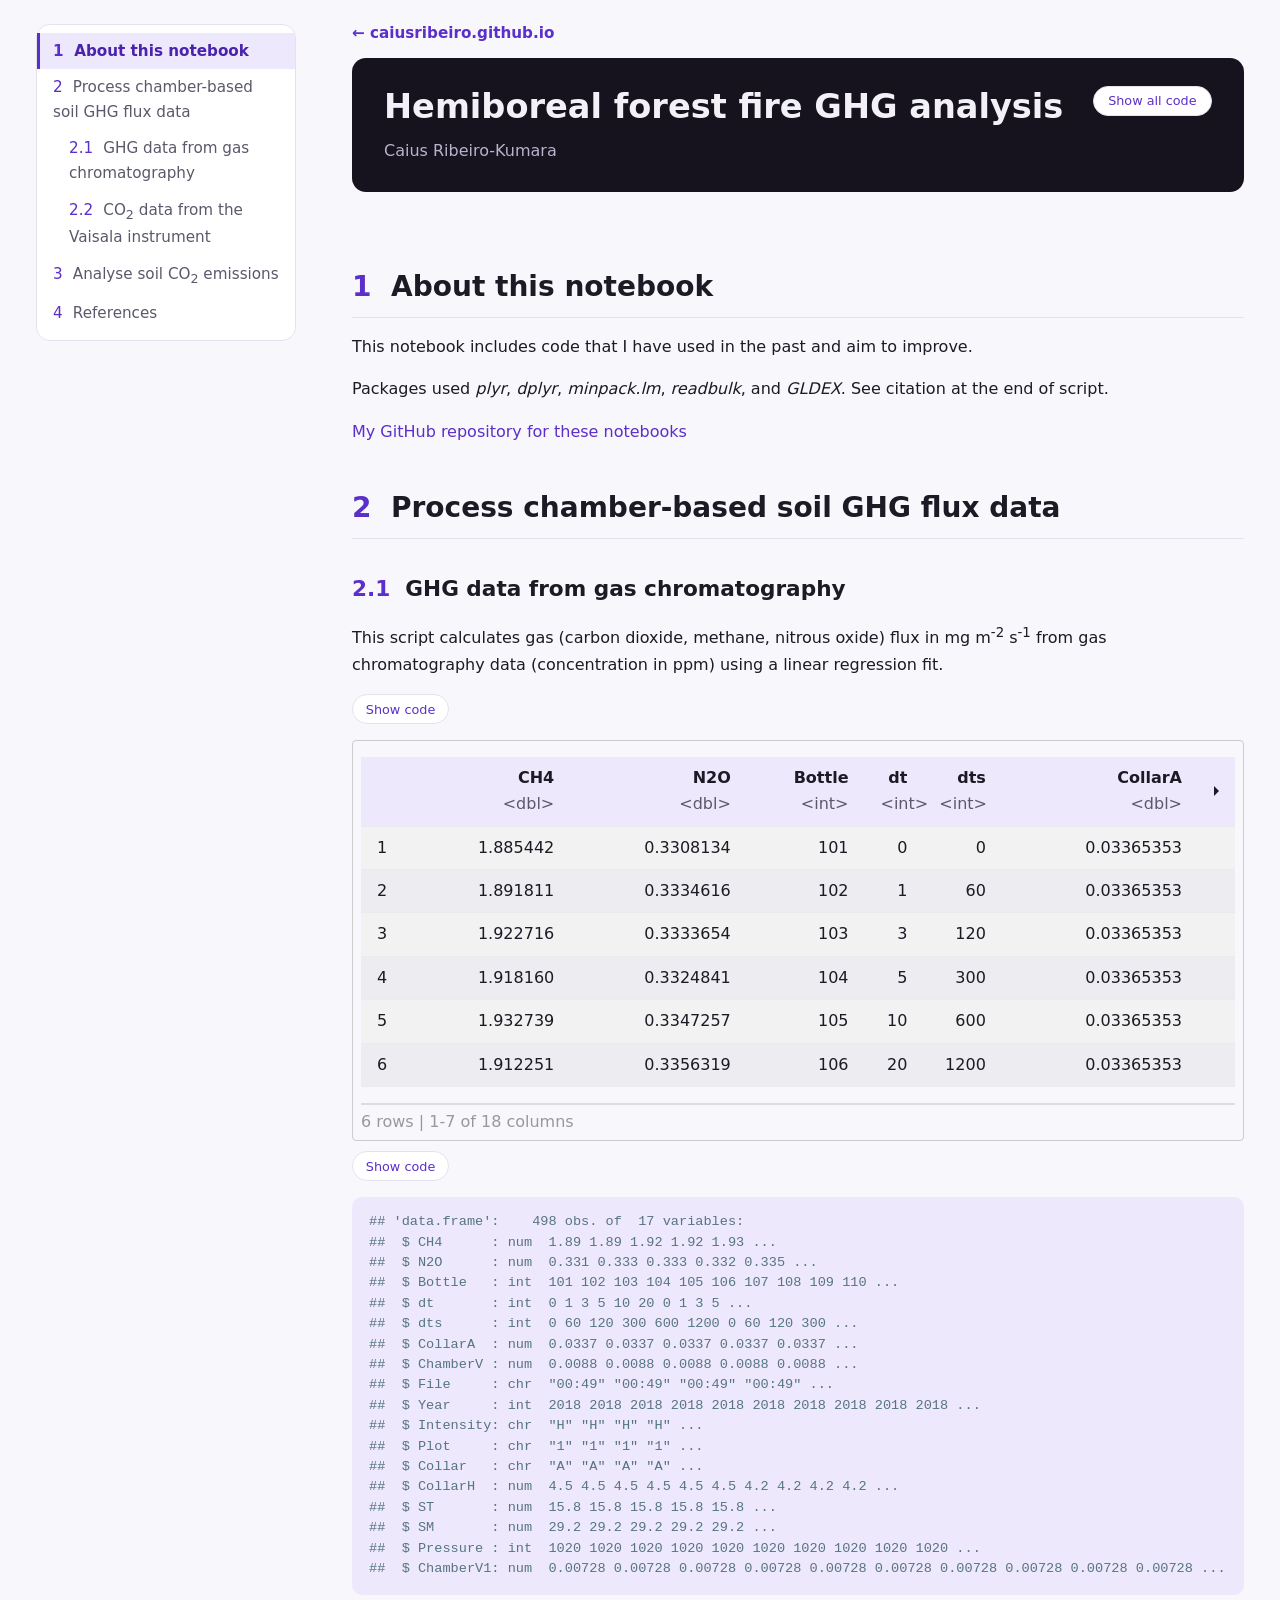
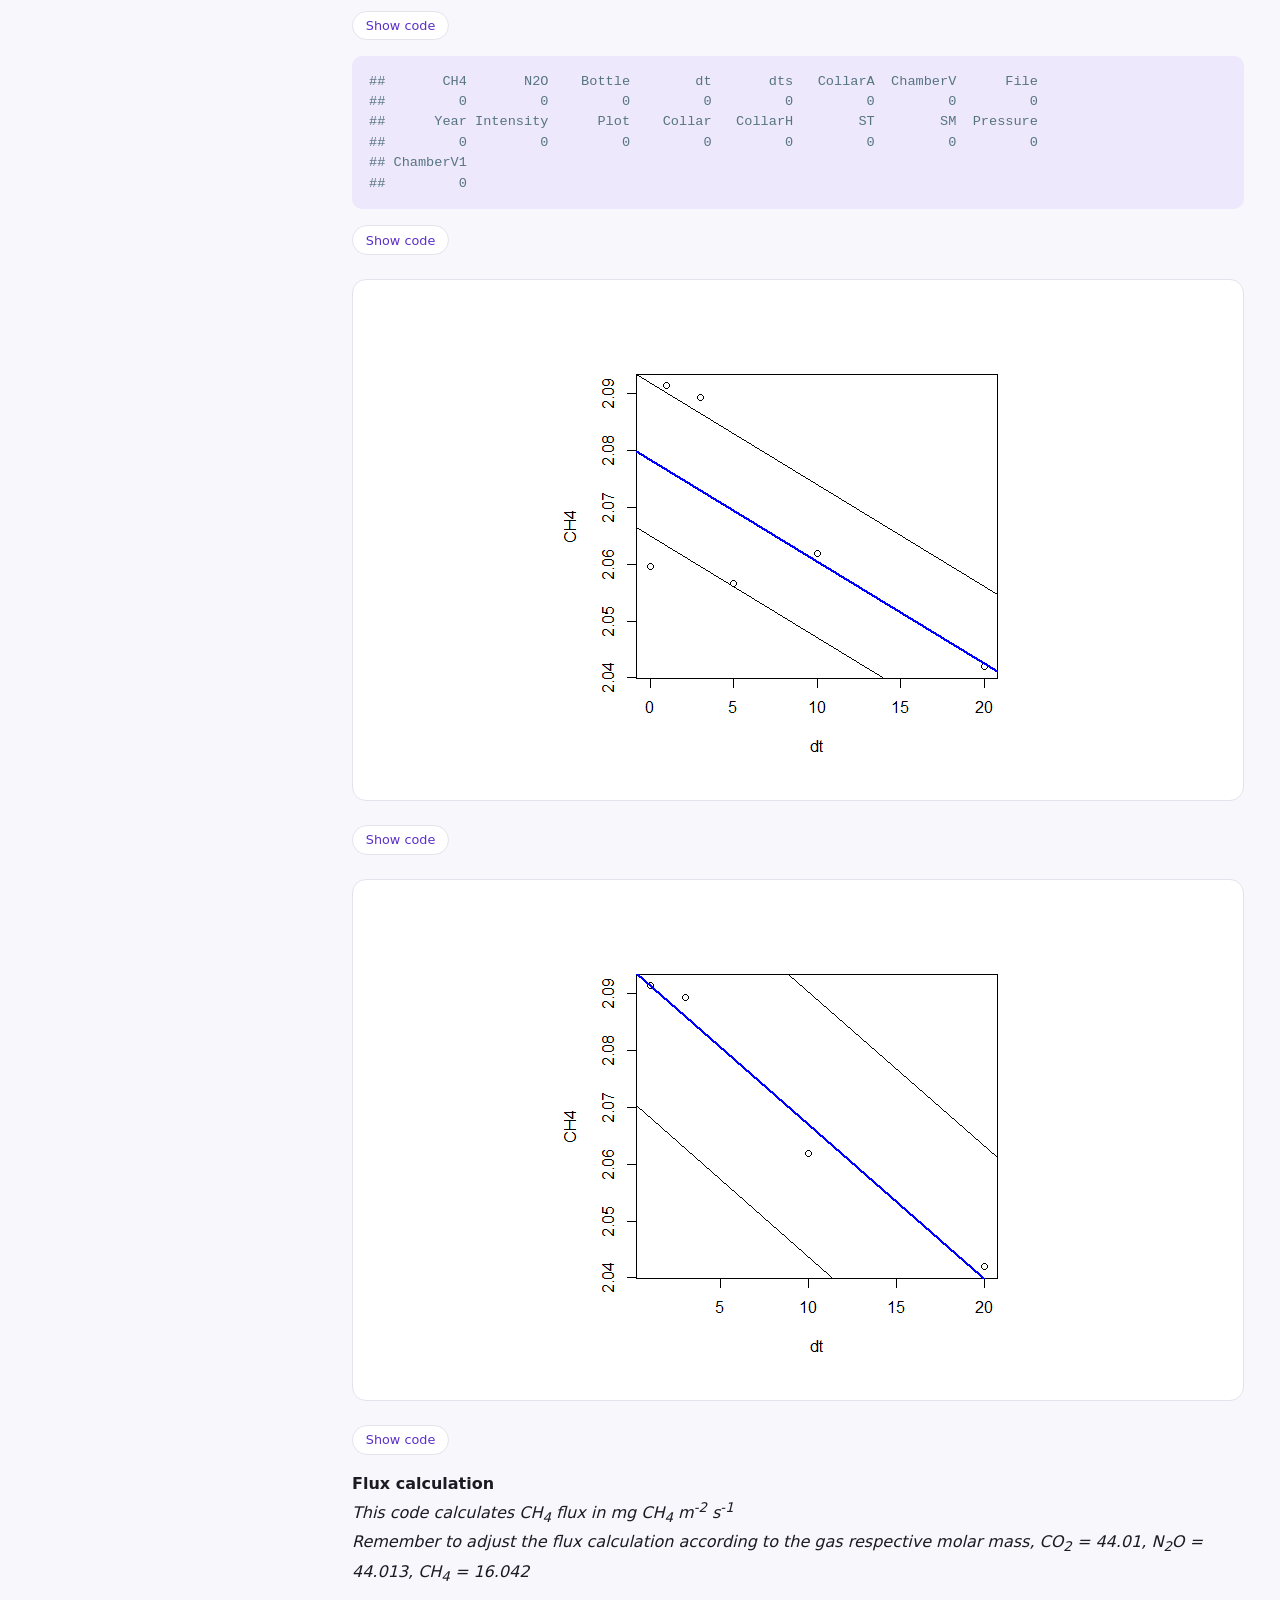
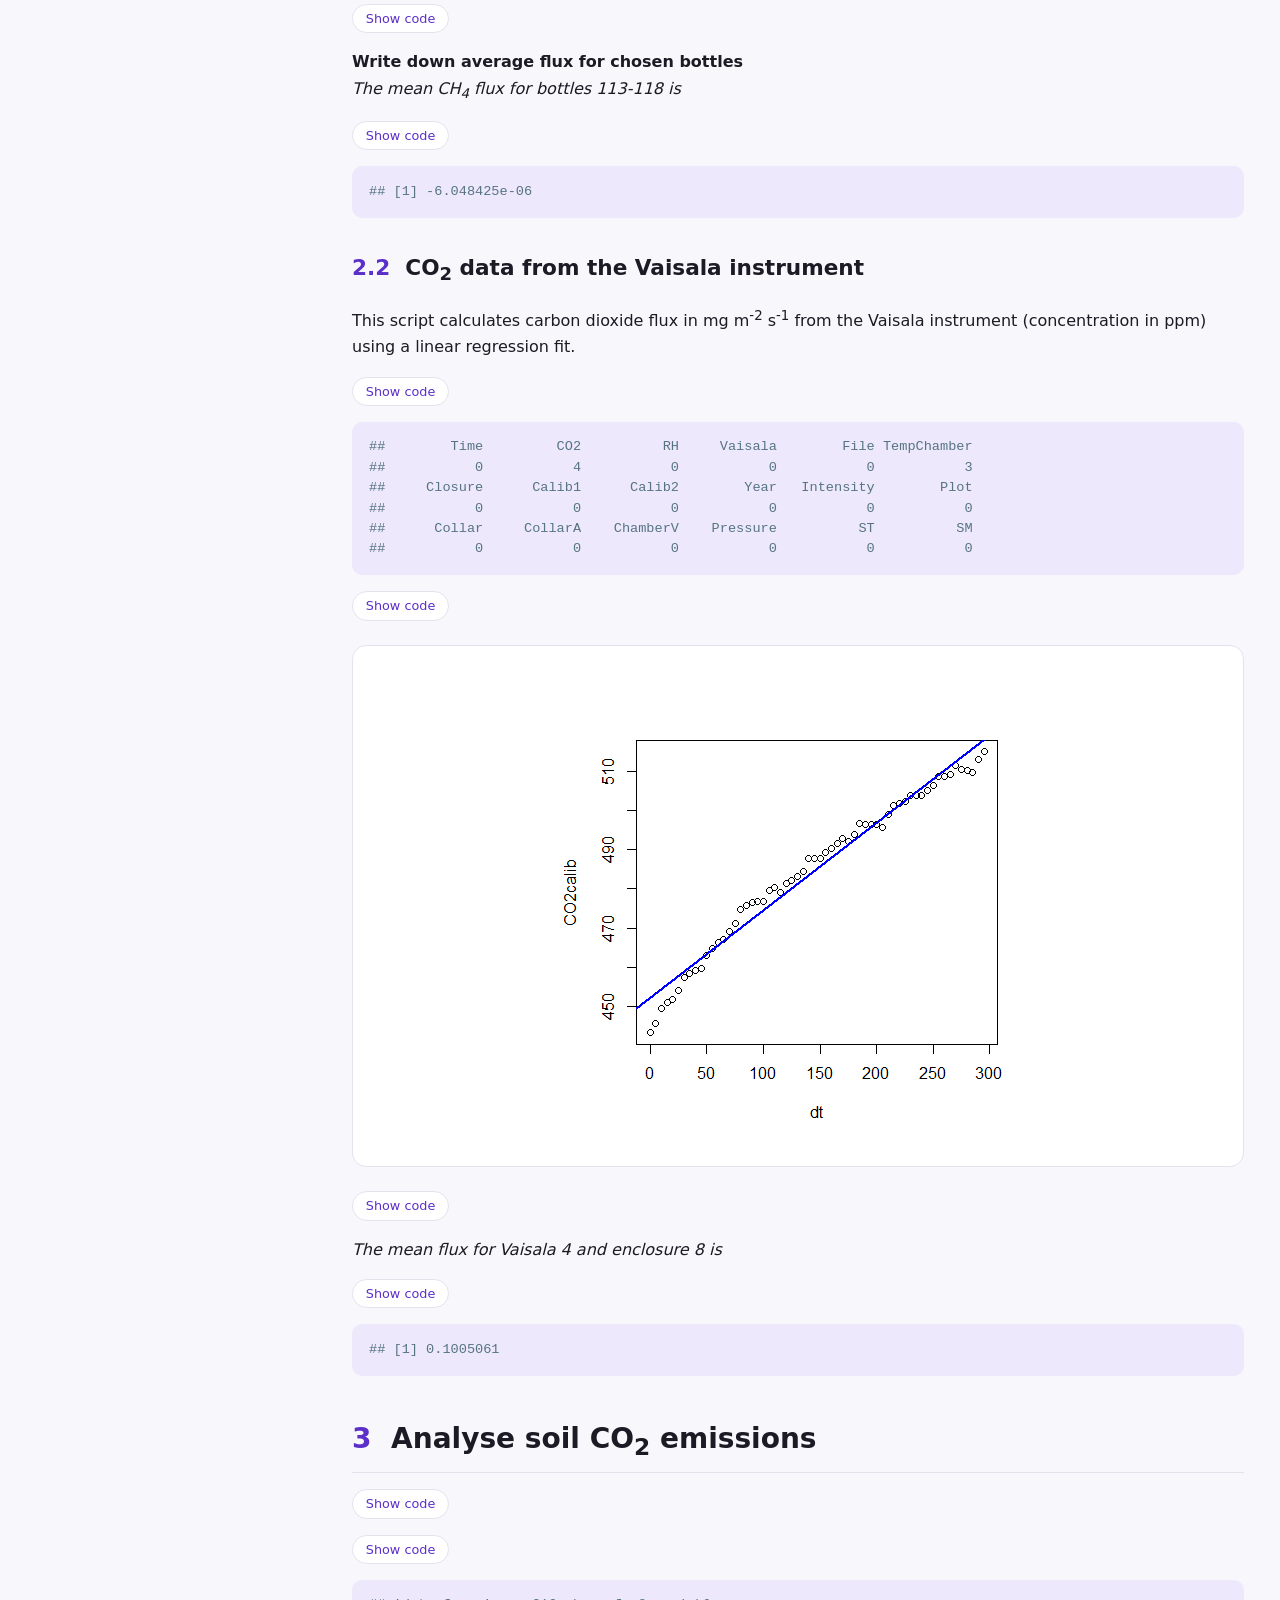
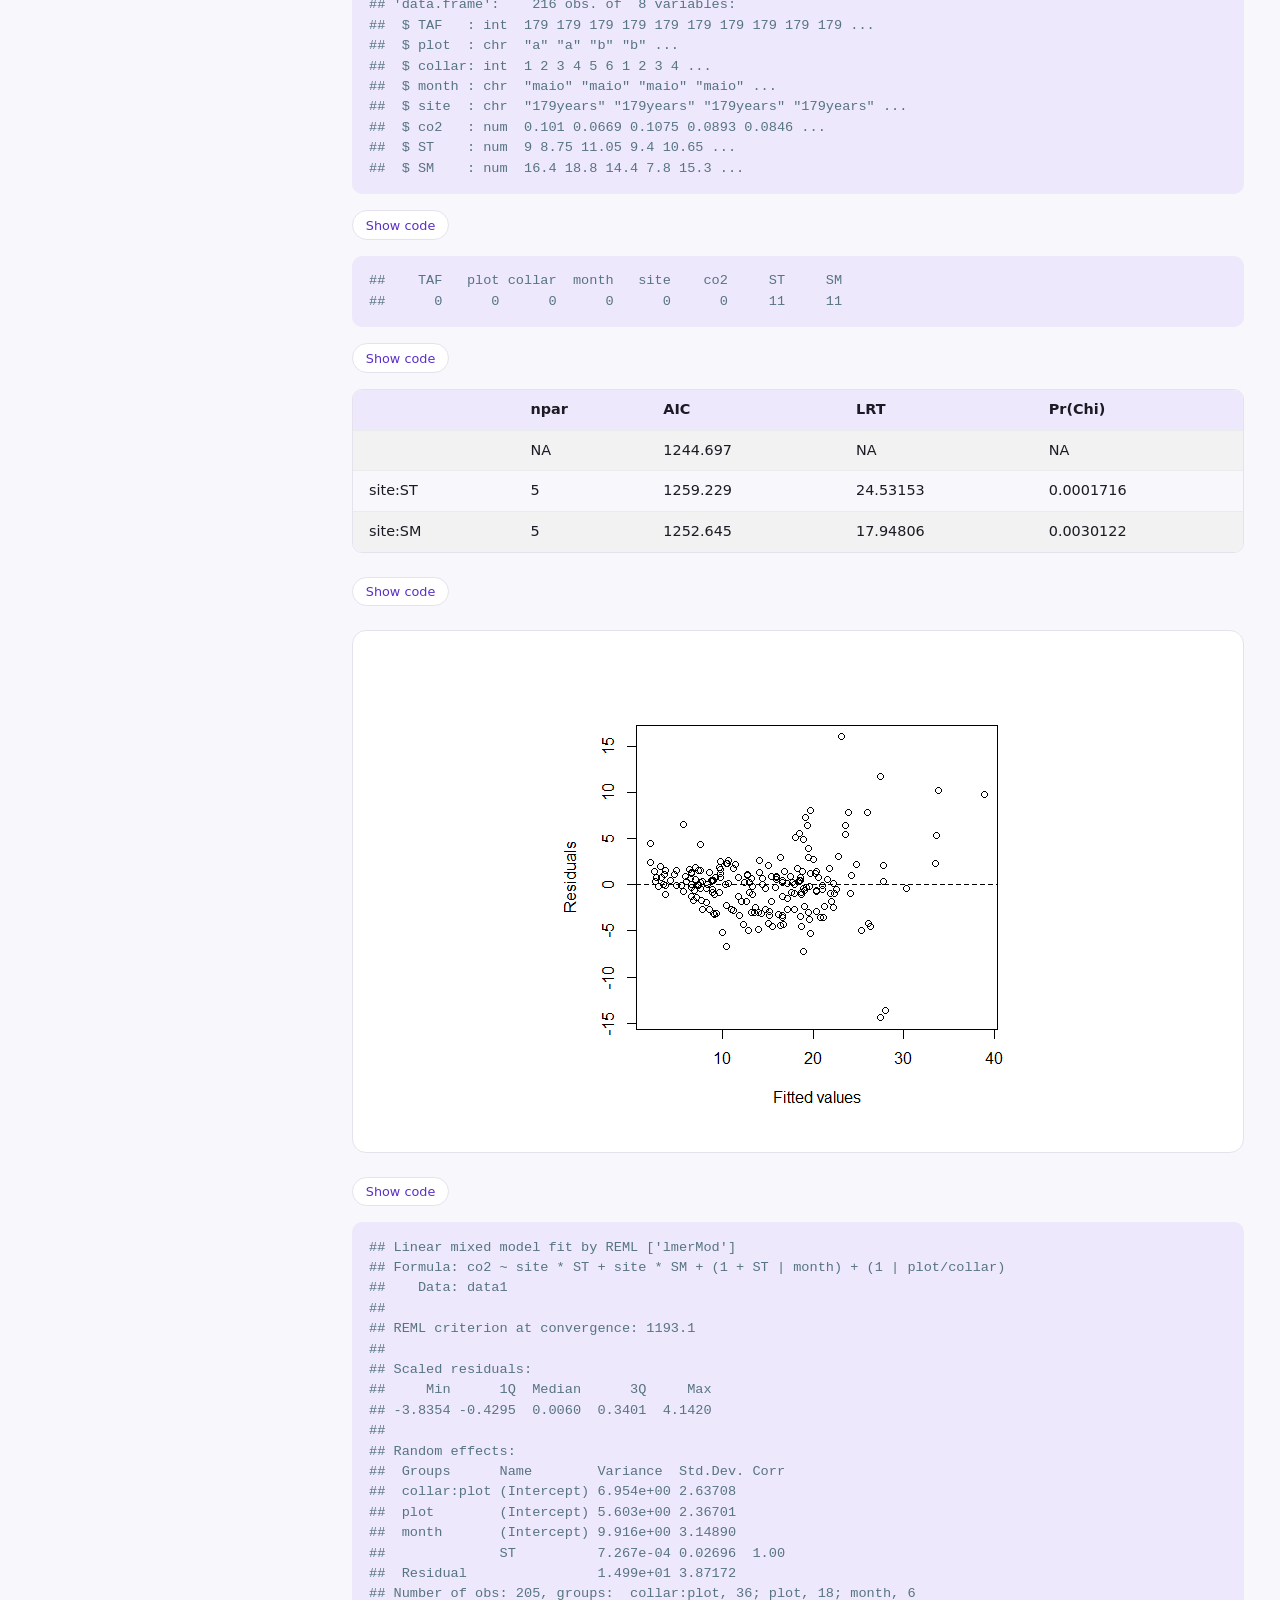
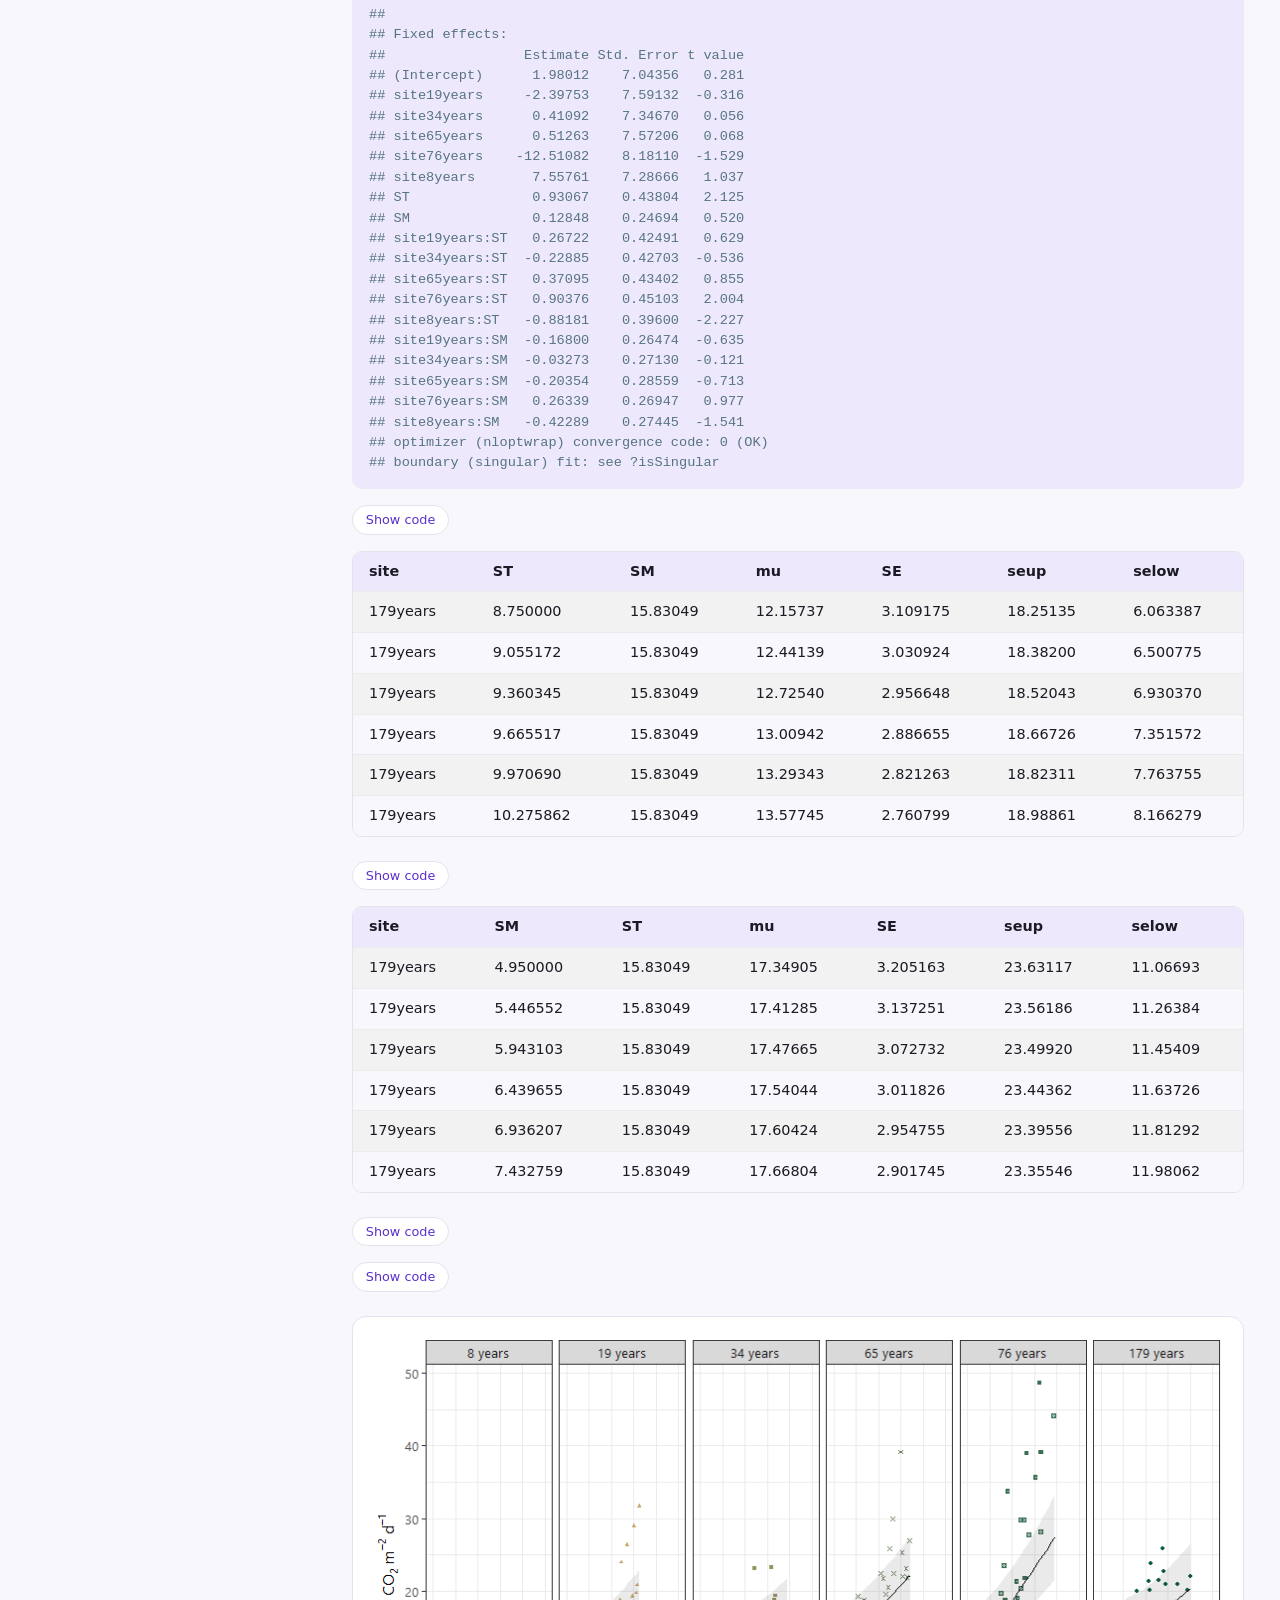
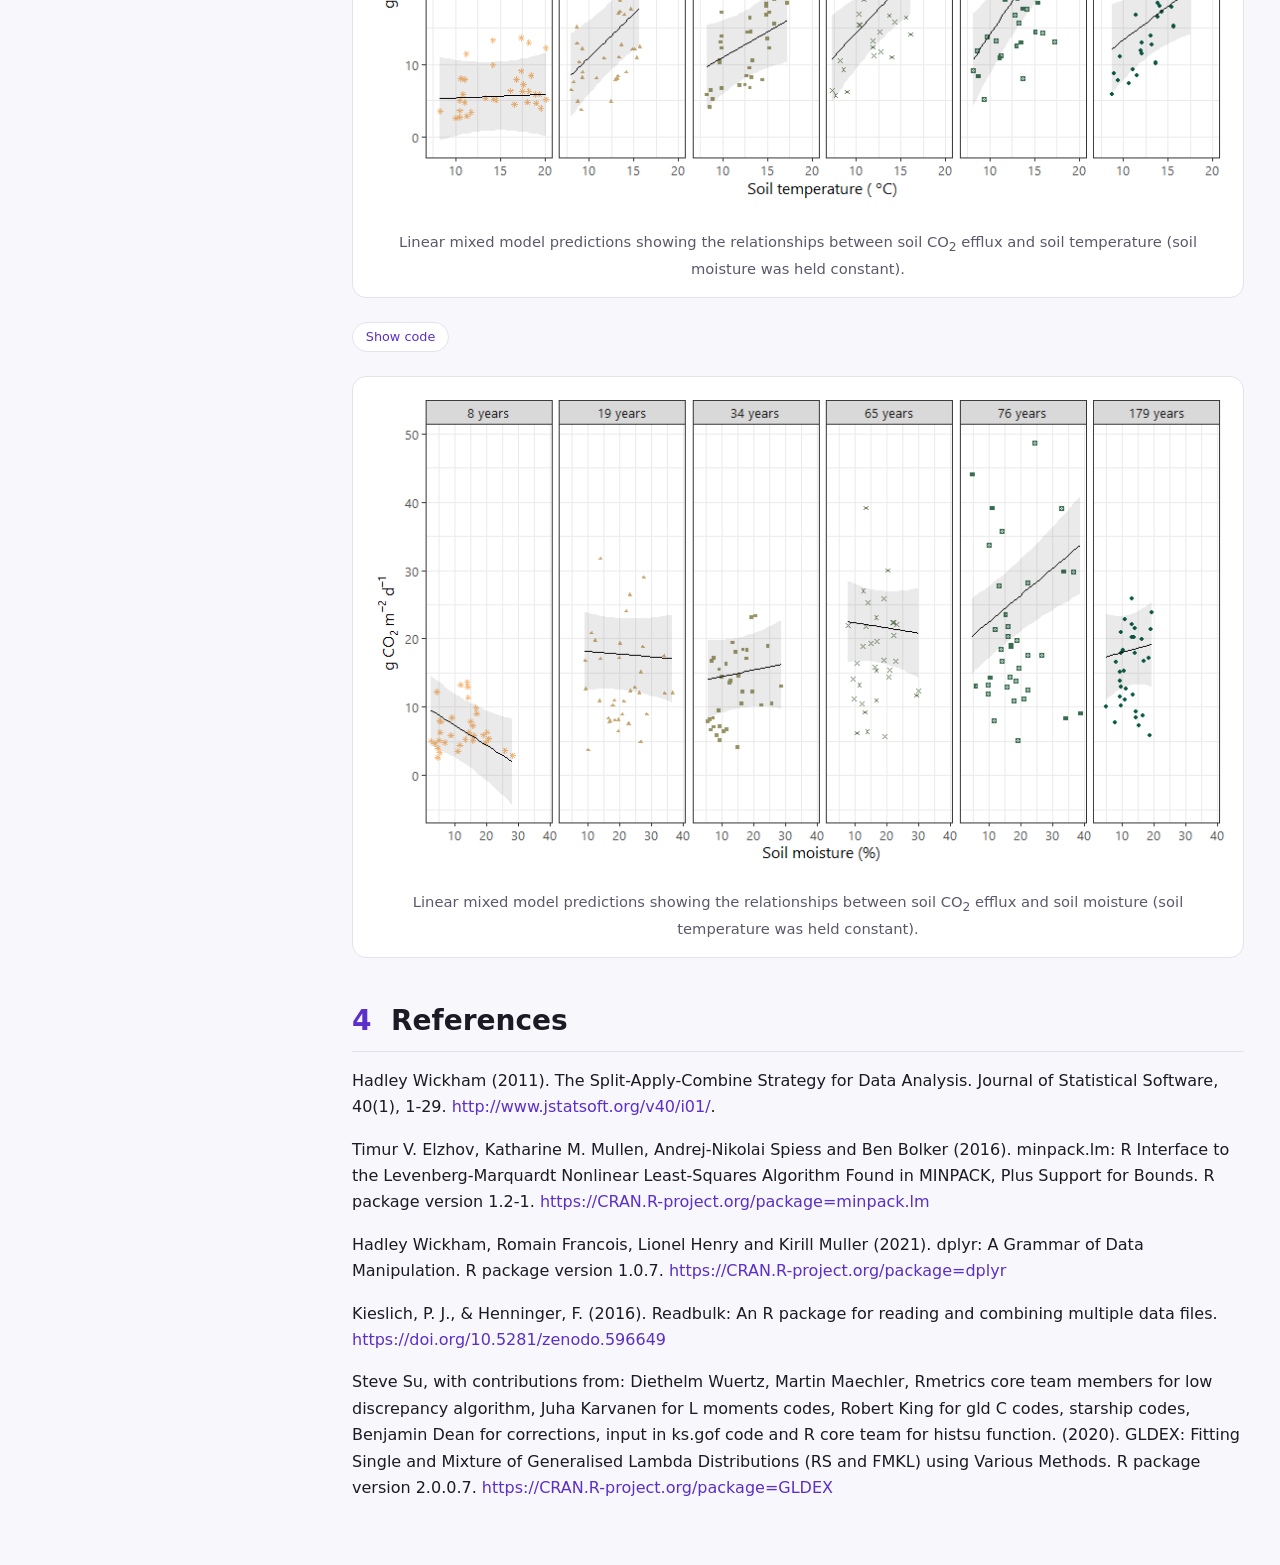
==== commit fcf587b6: "Restyle notebook to match the site The raw data lives outside the repo, so index.html was not re-ren" ====
--- a/index.html
+++ b/index.html
@@ -13,7 +13,7 @@
 <meta name="author" content="Caius Ribeiro-Kumara" />
 
 
-<title>Notebook</title>
+<title>Hemiboreal forest fire GHG analysis</title>
 
 <script src="[data-uri]"></script>
 <link href="data:text/css,%2Epagedtable%20%7B%0Aoverflow%3A%20auto%3B%0Apadding%2Dleft%3A%208px%3B%0Apadding%2Dright%3A%208px%3B%0A%7D%0A%2Epagedtable%2Dwrapper%20%7B%0Aborder%3A%201px%20solid%20%23ccc%3B%0Aborder%2Dradius%3A%204px%3B%0Amargin%2Dbottom%3A%2010px%3B%0A%7D%0A%2Epagedtable%20table%20%7B%0Awidth%3A%20100%25%3B%0Amax%2Dwidth%3A%20100%25%3B%0Amargin%3A%200%3B%0A%7D%0A%2Epagedtable%20th%20%7B%0Apadding%3A%200%205px%200%205px%3B%0Aborder%3A%20none%3B%0Aborder%2Dbottom%3A%202px%20solid%20%23dddddd%3B%0Amin%2Dwidth%3A%2045px%3B%0A%7D%0A%2Epagedtable%2Dempty%20th%20%7B%0Adisplay%3A%20none%3B%0A%7D%0A%2Epagedtable%20td%20%7B%0Apadding%3A%200%204px%200%204px%3B%0A%7D%0A%2Epagedtable%20%2Eeven%20%7B%0Abackground%2Dcolor%3A%20rgba%28140%2C%20140%2C%20140%2C%200%2E1%29%3B%0A%7D%0A%2Epagedtable%2Dpadding%2Dcol%20%7B%0Adisplay%3A%20none%3B%0A%7D%0A%2Epagedtable%20a%20%7B%0A%2Dwebkit%2Dtouch%2Dcallout%3A%20none%3B%0A%2Dwebkit%2Duser%2Dselect%3A%20none%3B%0A%2Dkhtml%2Duser%2Dselect%3A%20none%3B%0A%2Dmoz%2Duser%2Dselect%3A%20none%3B%0A%2Dms%2Duser%2Dselect%3A%20none%3B%0Auser%2Dselect%3A%20none%3B%0A%7D%0A%2Epagedtable%2Dindex%2Dnav%20%7B%0Acursor%3A%20pointer%3B%0Apadding%3A%200%205px%200%205px%3B%0Afloat%3A%20right%3B%0Aborder%3A%200%3B%0A%7D%0A%2Epagedtable%2Dindex%2Dnav%2Ddisabled%20%7B%0Acursor%3A%20default%3B%0Atext%2Ddecoration%3A%20none%3B%0Acolor%3A%20%23999%3B%0A%7D%0Aa%2Epagedtable%2Dindex%2Dnav%2Ddisabled%3Ahover%20%7B%0Atext%2Ddecoration%3A%20none%3B%0Acolor%3A%20%23999%3B%0A%7D%0A%2Epagedtable%2Dindexes%20%7B%0Acursor%3A%20pointer%3B%0Afloat%3A%20right%3B%0Aborder%3A%200%3B%0A%7D%0A%2Epagedtable%2Dindex%2Dcurrent%20%7B%0Acursor%3A%20default%3B%0Atext%2Ddecoration%3A%20none%3B%0Afont%2Dweight%3A%20bold%3B%0Acolor%3A%20%23333%3B%0Aborder%3A%200%3B%0A%7D%0Aa%2Epagedtable%2Dindex%2Dcurrent%3Ahover%20%7B%0Atext%2Ddecoration%3A%20none%3B%0Afont%2Dweight%3A%20bold%3B%0Acolor%3A%20%23333%3B%0A%7D%0A%2Epagedtable%2Dindex%20%7B%0Awidth%3A%2030px%3B%0Adisplay%3A%20inline%2Dblock%3B%0Atext%2Dalign%3A%20center%3B%0Aborder%3A%200%3B%0A%7D%0A%2Epagedtable%2Dindex%2Dseparator%2Dleft%20%7B%0Adisplay%3A%20inline%2Dblock%3B%0Acolor%3A%20%23333%3B%0Afont%2Dsize%3A%209px%3B%0Apadding%3A%200%200%200%200%3B%0Acursor%3A%20default%3B%0A%7D%0A%2Epagedtable%2Dindex%2Dseparator%2Dright%20%7B%0Adisplay%3A%20inline%2Dblock%3B%0Acolor%3A%20%23333%3B%0Afont%2Dsize%3A%209px%3B%0Apadding%3A%200%204px%200%200%3B%0Acursor%3A%20default%3B%0A%7D%0A%2Epagedtable%2Dfooter%20%7B%0Apadding%2Dtop%3A%204px%3B%0Apadding%2Dbottom%3A%205px%3B%0A%7D%0A%2Epagedtable%2Dnot%2Dempty%20%2Epagedtable%2Dfooter%20%7B%0Aborder%2Dtop%3A%202px%20solid%20%23dddddd%3B%0A%7D%0A%2Epagedtable%2Dinfo%20%7B%0Aoverflow%3A%20hidden%3B%0Acolor%3A%20%23999%3B%0Awhite%2Dspace%3A%20nowrap%3B%0Atext%2Doverflow%3A%20ellipsis%3B%0A%7D%0A%2Epagedtable%2Dheader%2Dname%20%7B%0Aoverflow%3A%20hidden%3B%0Atext%2Doverflow%3A%20ellipsis%3B%0A%7D%0A%2Epagedtable%2Dheader%2Dtype%20%7B%0Acolor%3A%20%23999%3B%0Afont%2Dweight%3A%20400%3B%0A%7D%0A%2Epagedtable%2Dna%2Dcell%20%7B%0Afont%2Dstyle%3A%20italic%3B%0Aopacity%3A%200%2E3%3B%0A%7D%0A" rel="stylesheet" />
@@ -122,6 +122,8 @@
 
 
 
+<link rel="stylesheet" href="notebook-fallback.css" />
+
 </head>
 
 <body>
@@ -130,7 +132,7 @@
 
 
 <section class="page-header">
-<h1 class="title toc-ignore project-name">Notebook</h1>
+<h1 class="title toc-ignore project-name">Hemiboreal forest fire GHG analysis</h1>
 <h4 class="author project-author">Caius Ribeiro-Kumara</h4>
 </section>
 
@@ -156,7 +158,7 @@
 <h1><span class="header-section-number">1</span> About this notebook</h1>
 <p>This notebook includes code that I have used in the past and aim to improve.</p>
 <p>Packages used <em>plyr</em>, <em>dplyr</em>, <em>minpack.lm</em>, <em>readbulk</em>, and <em>GLDEX</em>. See citation at the end of script.</p>
-<p><a href="https://github.com/caiusribeiro/notebooks">My GitHub repository for these notebooks</a></p>
+<p><a href="https://github.com/caiusribeiro/hemiboreal-fire-ghg-r">My GitHub repository for these notebooks</a></p>
 <hr />
 </div>
 <div id="process-chamber-based-soil-ghg-flux-data" class="section level1" number="2">
@@ -755,5 +757,7 @@
   })();
 </script>
 
+<script src="notebook-fallback.js"></script>
+
 </body>
 </html>
--- a/notebook-fallback.css
+++ b/notebook-fallback.css
@@ -0,0 +1,277 @@
+/* Layout and colours for the already-rendered prettydoc page (index.html).
+   Matches notebook.css, which a fresh knit of index.Rmd uses instead. */
+:root {
+  --nb-bg: #f8f7fb;
+  --nb-surface: #ffffff;
+  --nb-text: #1c1a24;
+  --nb-muted: #5c586b;
+  --nb-border: #e5e2ee;
+  --nb-accent: #5b2fc9;
+  --nb-accent-strong: #4a22ad;
+  --nb-accent-soft: #eee8fc;
+  --nb-hero-bg: #16131f;
+  --nb-hero-text: #f3f1f8;
+  --nb-hero-muted: #b9b3cc;
+  --nb-radius: 14px;
+  --nb-font: system-ui, -apple-system, "Segoe UI", Roboto, "Helvetica Neue", Arial, sans-serif;
+  --nb-mono: ui-monospace, SFMono-Regular, Menlo, Consolas, monospace;
+}
+
+body {
+  background: var(--nb-bg);
+  color: var(--nb-text);
+  font-family: var(--nb-font);
+  line-height: 1.65;
+}
+
+a { color: var(--nb-accent); }
+a:hover { color: var(--nb-accent-strong); }
+
+/* Page frame built by notebook-fallback.js */
+.nb-layout {
+  max-width: 1240px;
+  margin: 0 auto;
+  padding: 0 1rem 3rem;
+}
+
+.site-bar { margin: 1.25rem 0 0; }
+.site-bar a {
+  color: var(--nb-accent);
+  font-weight: 600;
+  font-size: 0.95rem;
+  text-decoration: none;
+}
+.site-bar a:hover,
+.site-bar a:focus-visible { color: var(--nb-accent-strong); text-decoration: underline; }
+
+/* Title block */
+.page-header {
+  background: var(--nb-hero-bg);
+  color: var(--nb-hero-text);
+  border-radius: var(--nb-radius);
+  padding: 1.75rem 2rem;
+  margin: 0.75rem 0 2rem;
+  text-align: left;
+}
+.page-header .project-name {
+  color: var(--nb-hero-text);
+  font-family: var(--nb-font);
+  font-weight: 700;
+  font-size: 2.1rem;
+  line-height: 1.25;
+  margin: 0;
+}
+.page-header .project-author {
+  color: var(--nb-hero-muted);
+  font-size: 1rem;
+  font-weight: 400;
+  margin: 0.6rem 0 0;
+  opacity: 1;
+}
+.nb-code-toggle {
+  float: right;
+  margin: 0 0 0.75rem 1rem;
+  border: 1px solid var(--nb-border);
+  background: var(--nb-surface);
+  color: var(--nb-accent);
+  border-radius: 999px;
+  font: 500 0.8rem/1.4 var(--nb-font);
+  padding: 0.3rem 0.9rem;
+  cursor: pointer;
+}
+.nb-code-toggle:hover { background: var(--nb-accent-soft); color: var(--nb-accent-strong); }
+
+/* Content column */
+.main-content {
+  max-width: none;
+  margin: 0;
+  padding: 0;
+  font-family: var(--nb-font);
+  font-size: 1rem;
+  color: var(--nb-text);
+}
+.main-content h1,
+.main-content h2,
+.main-content h3 {
+  color: var(--nb-text);
+  font-family: var(--nb-font);
+  font-weight: 650;
+}
+.main-content .section.level1 > h1 {
+  font-size: 1.75rem;
+  margin-top: 2.5rem;
+  padding-bottom: 0.4rem;
+  border-bottom: 1px solid var(--nb-border);
+}
+.main-content .section.level2 > h2 { font-size: 1.35rem; margin-top: 2rem; }
+.header-section-number,
+.toc-section-number { color: var(--nb-accent); margin-right: 0.35em; }
+
+/* Section headings already carry a rule, so the *** separators are hidden */
+.main-content hr { display: none; }
+
+/* Code and printed output */
+.main-content pre {
+  background: var(--nb-surface);
+  border: 1px solid var(--nb-border);
+  border-radius: 10px;
+  padding: 0.9rem 1rem;
+  font-family: var(--nb-mono);
+  font-size: 0.85rem;
+  line-height: 1.5;
+  color: var(--nb-text);
+  overflow-x: auto;
+}
+.main-content pre:not(.sourceCode) {
+  background: var(--nb-accent-soft);
+  border-color: transparent;
+}
+.main-content code { font-family: var(--nb-mono); }
+.main-content div.sourceCode { background: transparent; margin: 0; }
+
+/* Collapsible code */
+details.nb-code { margin: 0.5rem 0 1rem; }
+details.nb-code > summary {
+  display: inline-block;
+  list-style: none;
+  cursor: pointer;
+  border: 1px solid var(--nb-border);
+  background: var(--nb-surface);
+  color: var(--nb-accent);
+  border-radius: 999px;
+  font-size: 0.8rem;
+  padding: 0.2rem 0.8rem;
+}
+details.nb-code > summary::-webkit-details-marker { display: none; }
+details.nb-code > summary:hover { background: var(--nb-accent-soft); color: var(--nb-accent-strong); }
+details.nb-code > summary:focus-visible { outline: 2px solid var(--nb-accent); outline-offset: 2px; }
+details.nb-code[open] > summary { margin-bottom: 0.5rem; }
+
+/* Printed tables (knitr::kable) */
+.nb-table-wrap {
+  overflow-x: auto;
+  margin: 1rem 0 1.5rem;
+  background: var(--nb-surface);
+  border: 1px solid var(--nb-border);
+  border-radius: 10px;
+}
+.nb-table-wrap table {
+  border-collapse: collapse;
+  width: 100%;
+  margin: 0;
+  font-size: 0.9rem;
+  font-variant-numeric: tabular-nums;
+}
+.nb-table-wrap th,
+.nb-table-wrap td {
+  padding: 0.45rem 0.8rem;
+  border: 0;
+  border-bottom: 1px solid var(--nb-border);
+  white-space: nowrap;
+}
+.nb-table-wrap thead th {
+  background: var(--nb-accent-soft);
+  color: var(--nb-text);
+  font-weight: 600;
+}
+.nb-table-wrap tbody tr:last-child td { border-bottom: 0; }
+.nb-table-wrap tbody tr:nth-child(even) { background: var(--nb-bg); }
+
+/* Paged tables */
+.pagedtable { font-family: var(--nb-font); }
+.main-content .pagedtable table th,
+.main-content .pagedtable th {
+  background: var(--nb-accent-soft);
+  color: var(--nb-text);
+}
+.main-content .pagedtable .pagedtable-header-type { color: var(--nb-muted); }
+.pagedtable-index-current { color: var(--nb-accent); }
+
+/* Figures */
+.main-content img { max-width: 100%; height: auto; }
+.main-content .figure,
+.main-content p:has(> img:only-child) {
+  display: block;
+  background: var(--nb-surface);
+  border: 1px solid var(--nb-border);
+  border-radius: var(--nb-radius);
+  padding: 1rem;
+  margin: 1.5rem 0;
+  text-align: center;
+}
+/* Plots keep their rendered size (enlarging these rasters would blur them) */
+.main-content .figure img,
+.main-content p:has(> img:only-child) img {
+  width: auto;
+  max-width: 100%;
+}
+.main-content .figure .caption {
+  color: var(--nb-muted);
+  font-size: 0.92rem;
+  margin: 0.75rem 0 0;
+}
+
+/* Table of contents */
+#TOC.toc { margin: 0 0 2rem; padding: 0; max-width: none; width: auto; }
+#TOC .toc-box {
+  background: var(--nb-surface);
+  border: 1px solid var(--nb-border);
+  border-radius: var(--nb-radius);
+  padding: 0.5rem 0;
+  font-family: var(--nb-font);
+  font-size: 0.95rem;
+}
+#TOC ul { list-style: none; margin: 0; padding: 0; }
+#TOC ul ul a { padding-left: 2rem; }
+#TOC a {
+  display: block;
+  color: var(--nb-muted);
+  padding: 0.35rem 1rem;
+  text-decoration: none;
+}
+#TOC a:hover { color: var(--nb-accent); background: var(--nb-accent-soft); }
+#TOC a.active {
+  background: var(--nb-accent-soft);
+  color: var(--nb-accent-strong);
+  font-weight: 600;
+  box-shadow: inset 3px 0 0 var(--nb-accent);
+}
+
+/* Sidebar table of contents on wide screens */
+@media (min-width: 992px) {
+  .nb-layout {
+    display: grid;
+    grid-template-columns: 260px minmax(0, 1fr);
+    column-gap: 3.5rem;
+  }
+  .nb-layout > #TOC {
+    grid-column: 1;
+    grid-row: 1 / span 3;
+    position: sticky;
+    top: 1.5rem;
+    align-self: start;
+    max-height: calc(100vh - 3rem);
+    overflow-y: auto;
+    margin: 1.5rem 0 0;
+  }
+  .nb-layout > .site-bar { grid-column: 2; grid-row: 1; }
+  .nb-layout > .page-header { grid-column: 2; grid-row: 2; }
+  .nb-layout > .main-content { grid-column: 2; grid-row: 3; min-width: 0; }
+}
+
+@media (max-width: 767.98px) {
+  .page-header { padding: 1.25rem; }
+  .page-header .project-name { font-size: 1.55rem; }
+  .nb-code-toggle { float: none; margin: 0 0 0.75rem; }
+  .main-content pre { font-size: 0.8rem; }
+}
+
+/* Without JavaScript the elements stay where prettydoc put them */
+body > .page-header,
+body > #TOC.toc,
+body > .main-content {
+  width: min(960px, calc(100% - 2rem));
+  margin-left: auto;
+  margin-right: auto;
+}
+body > .page-header { margin-top: 1.5rem; }
